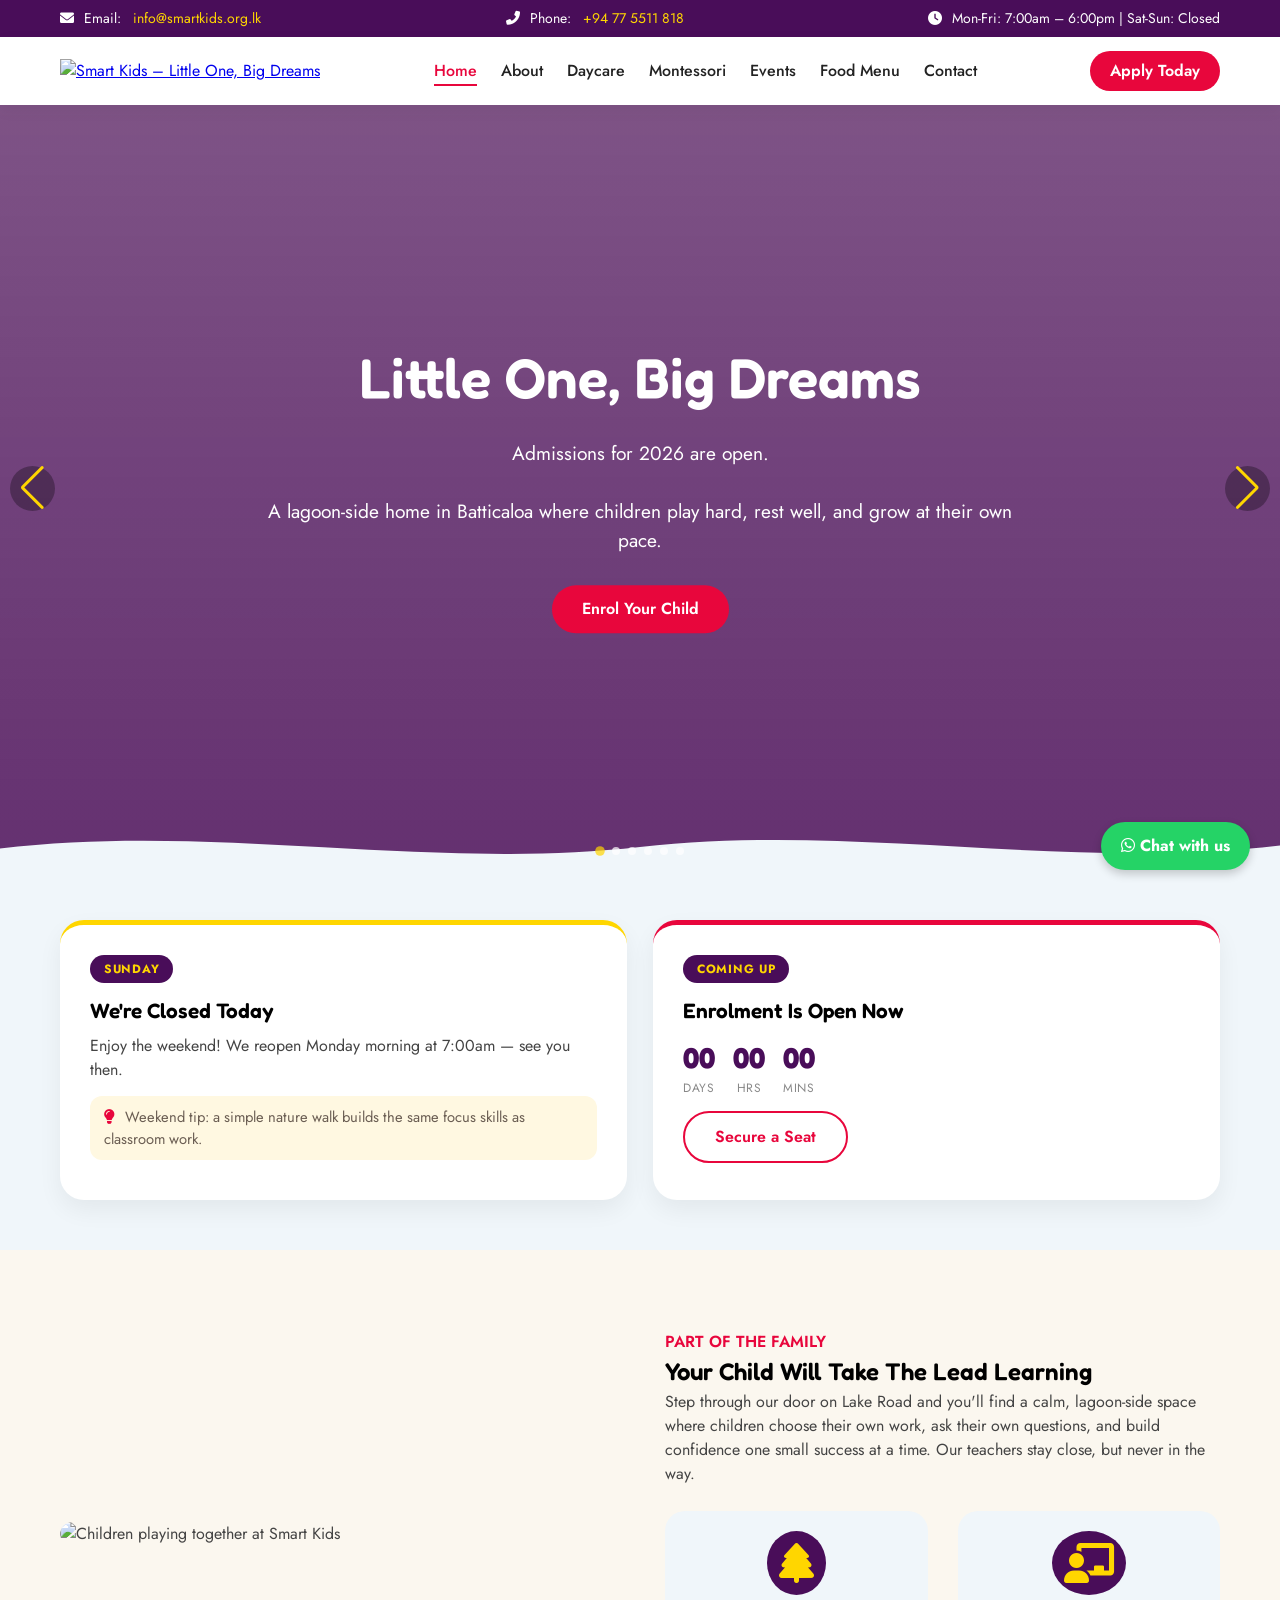
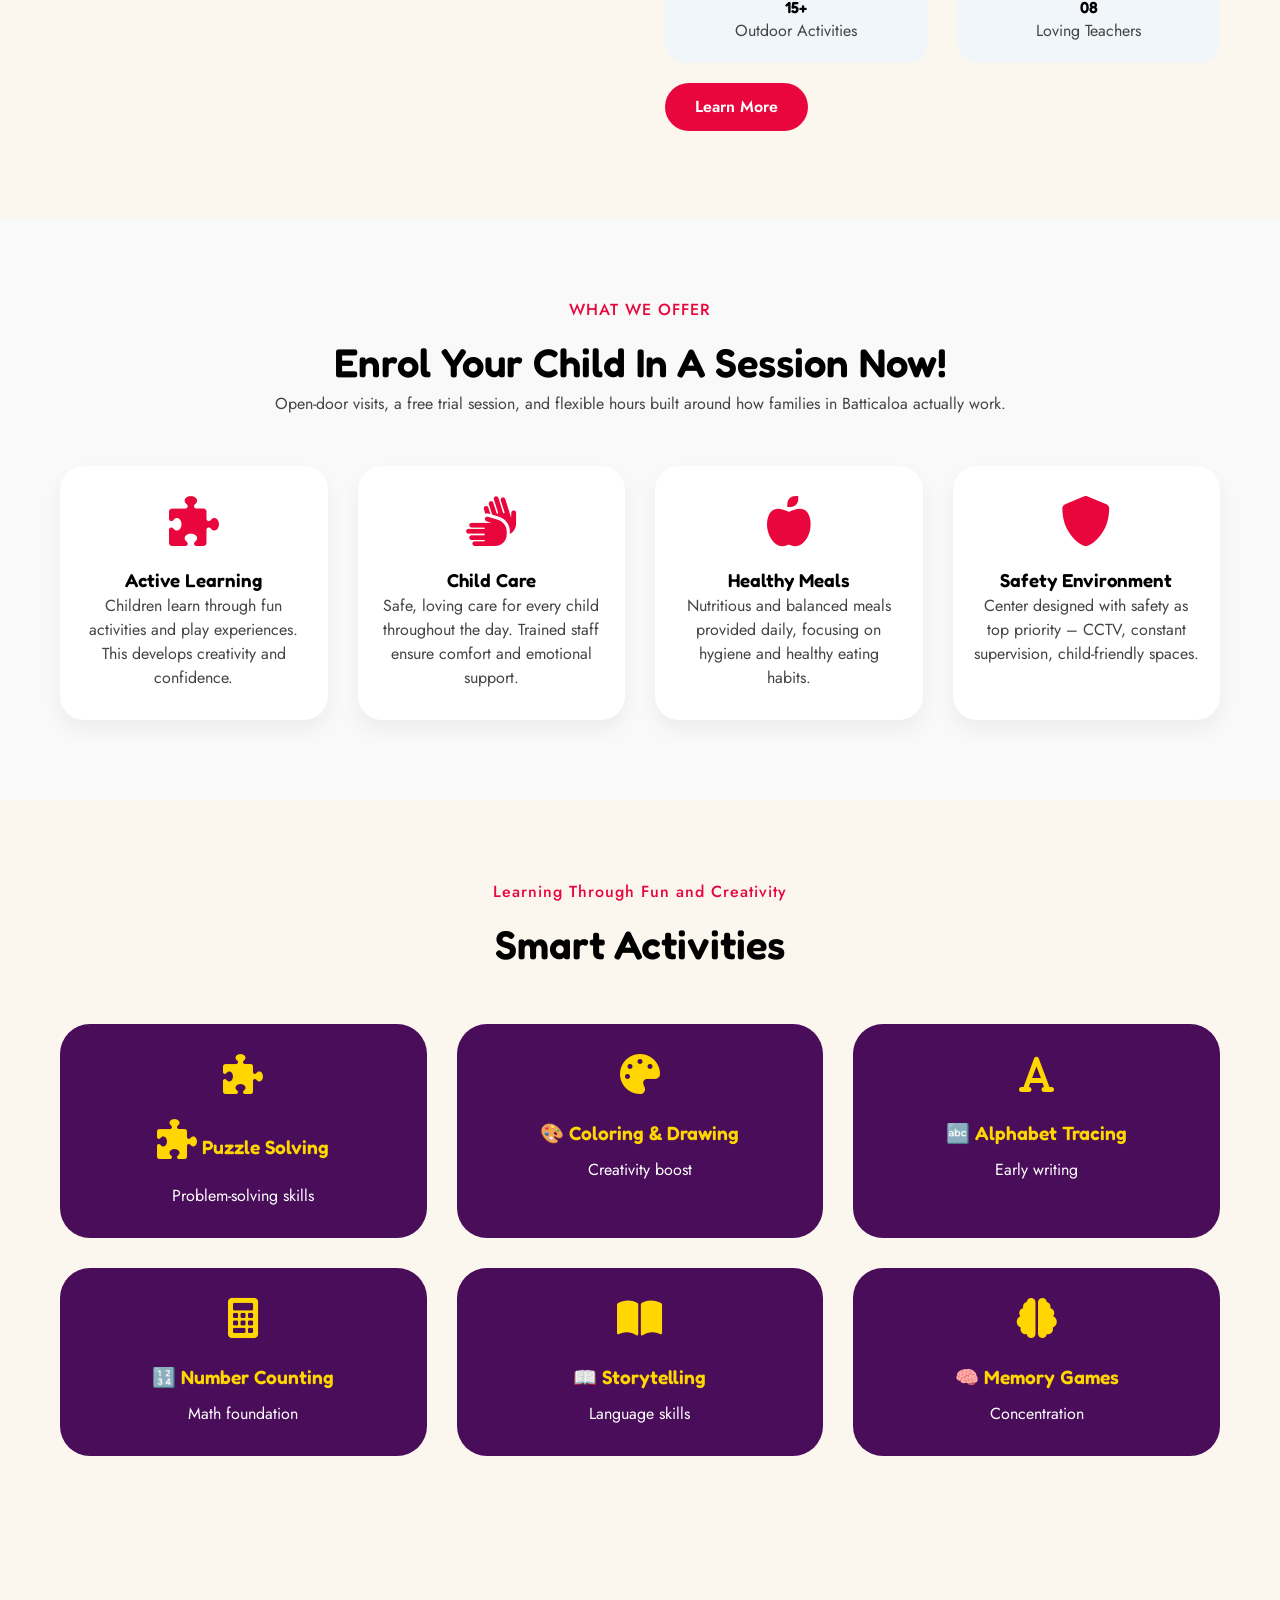
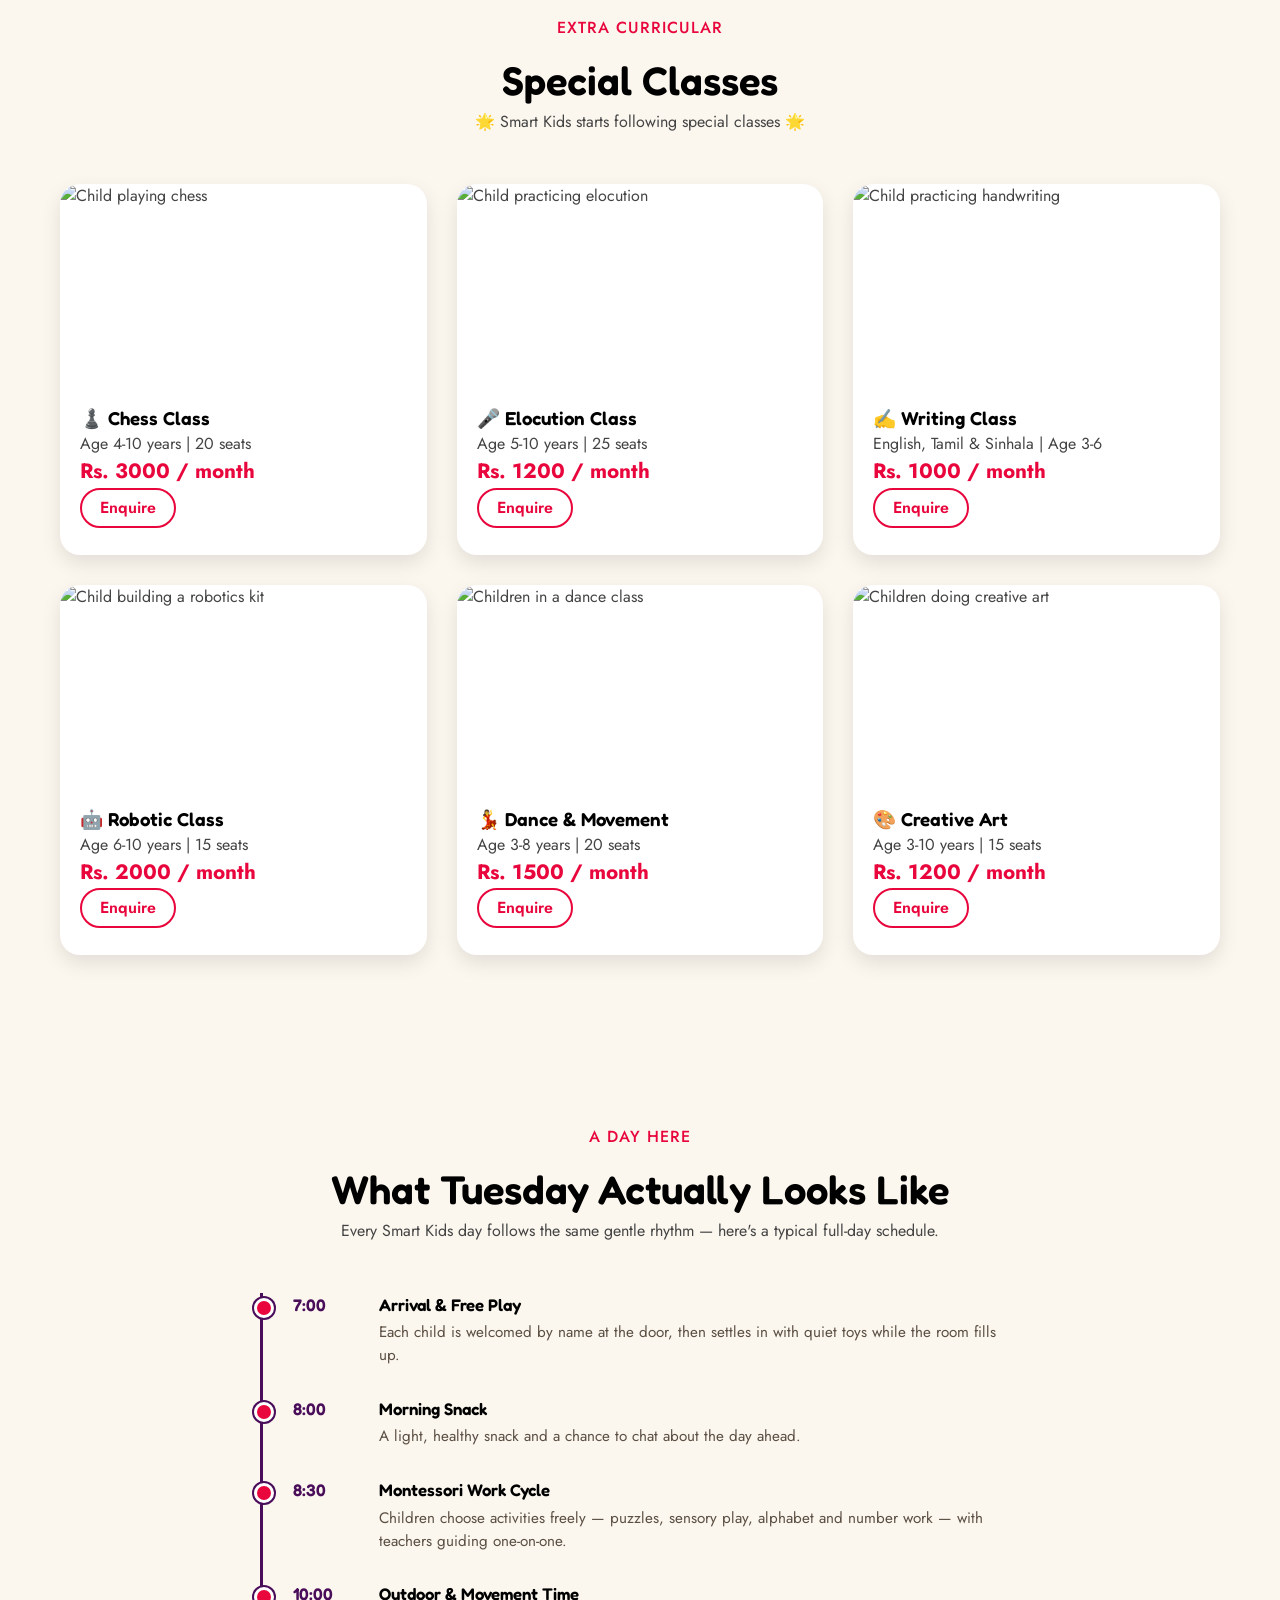
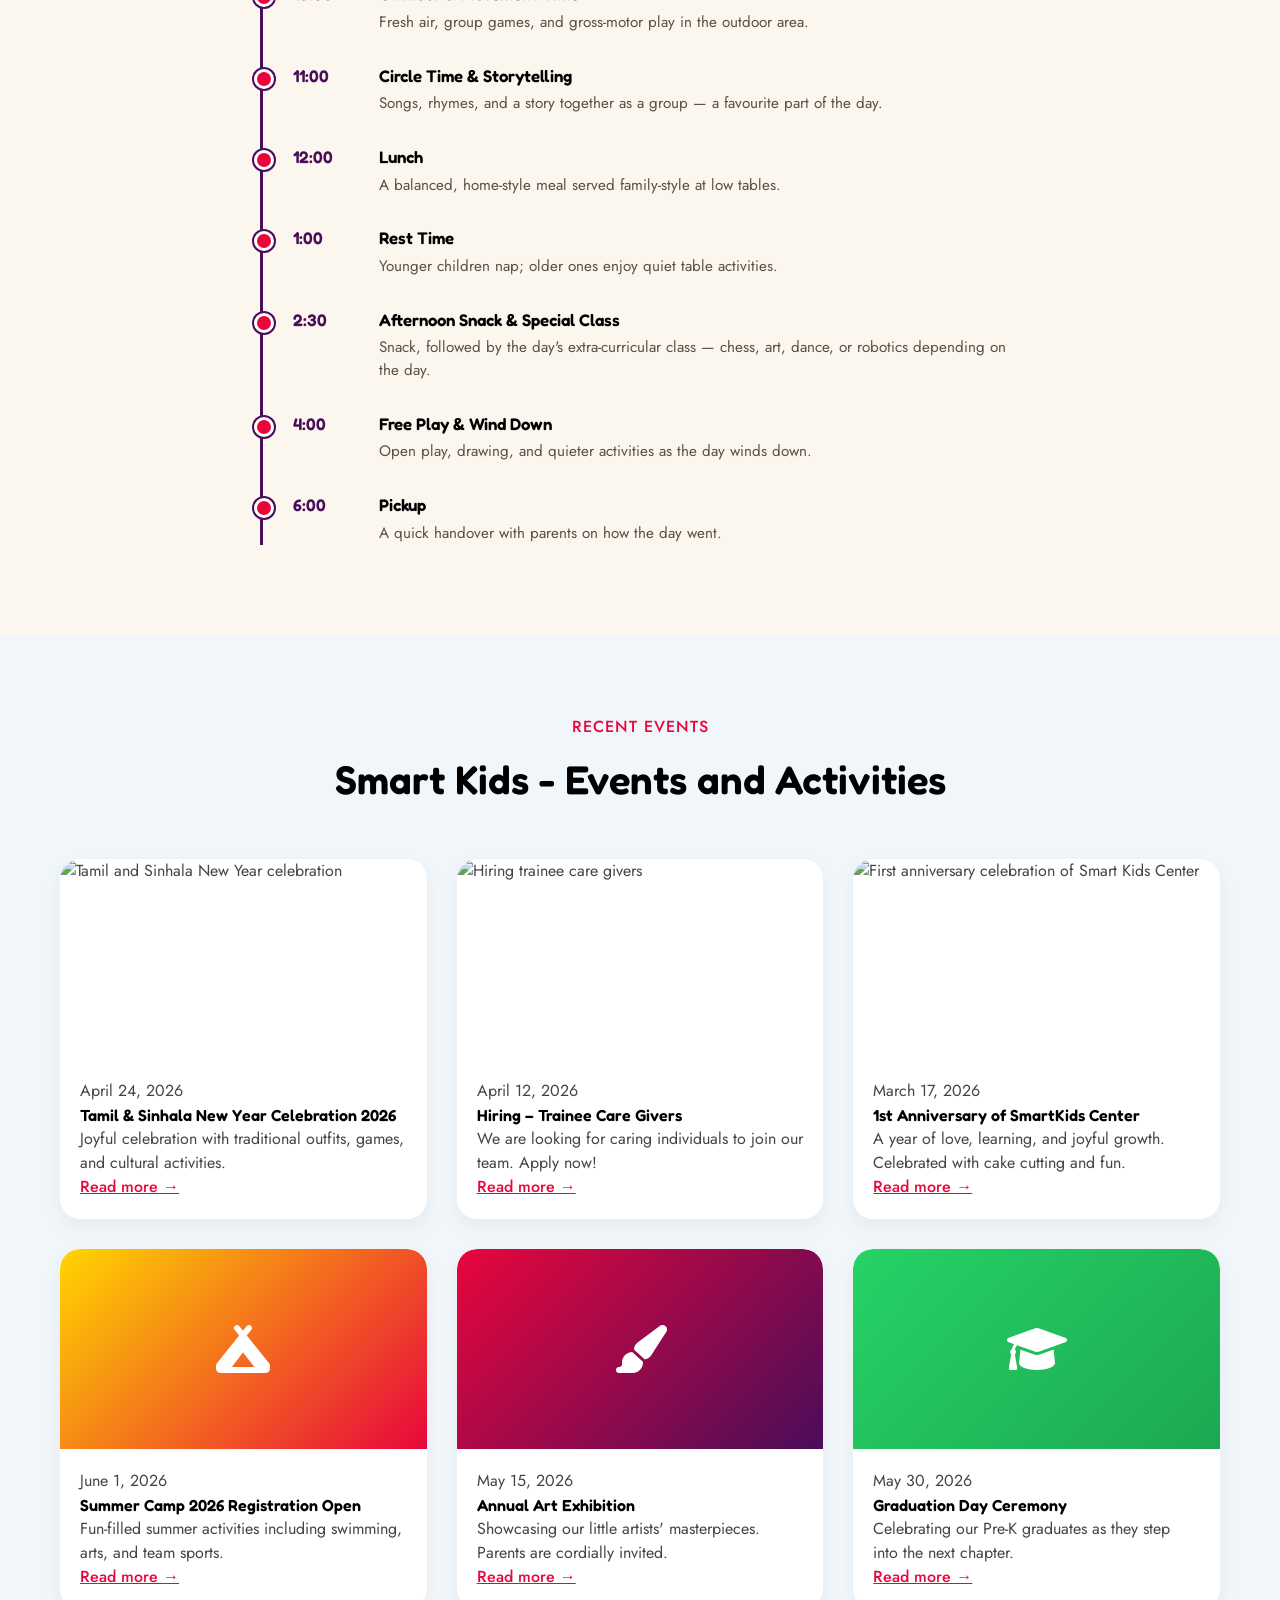
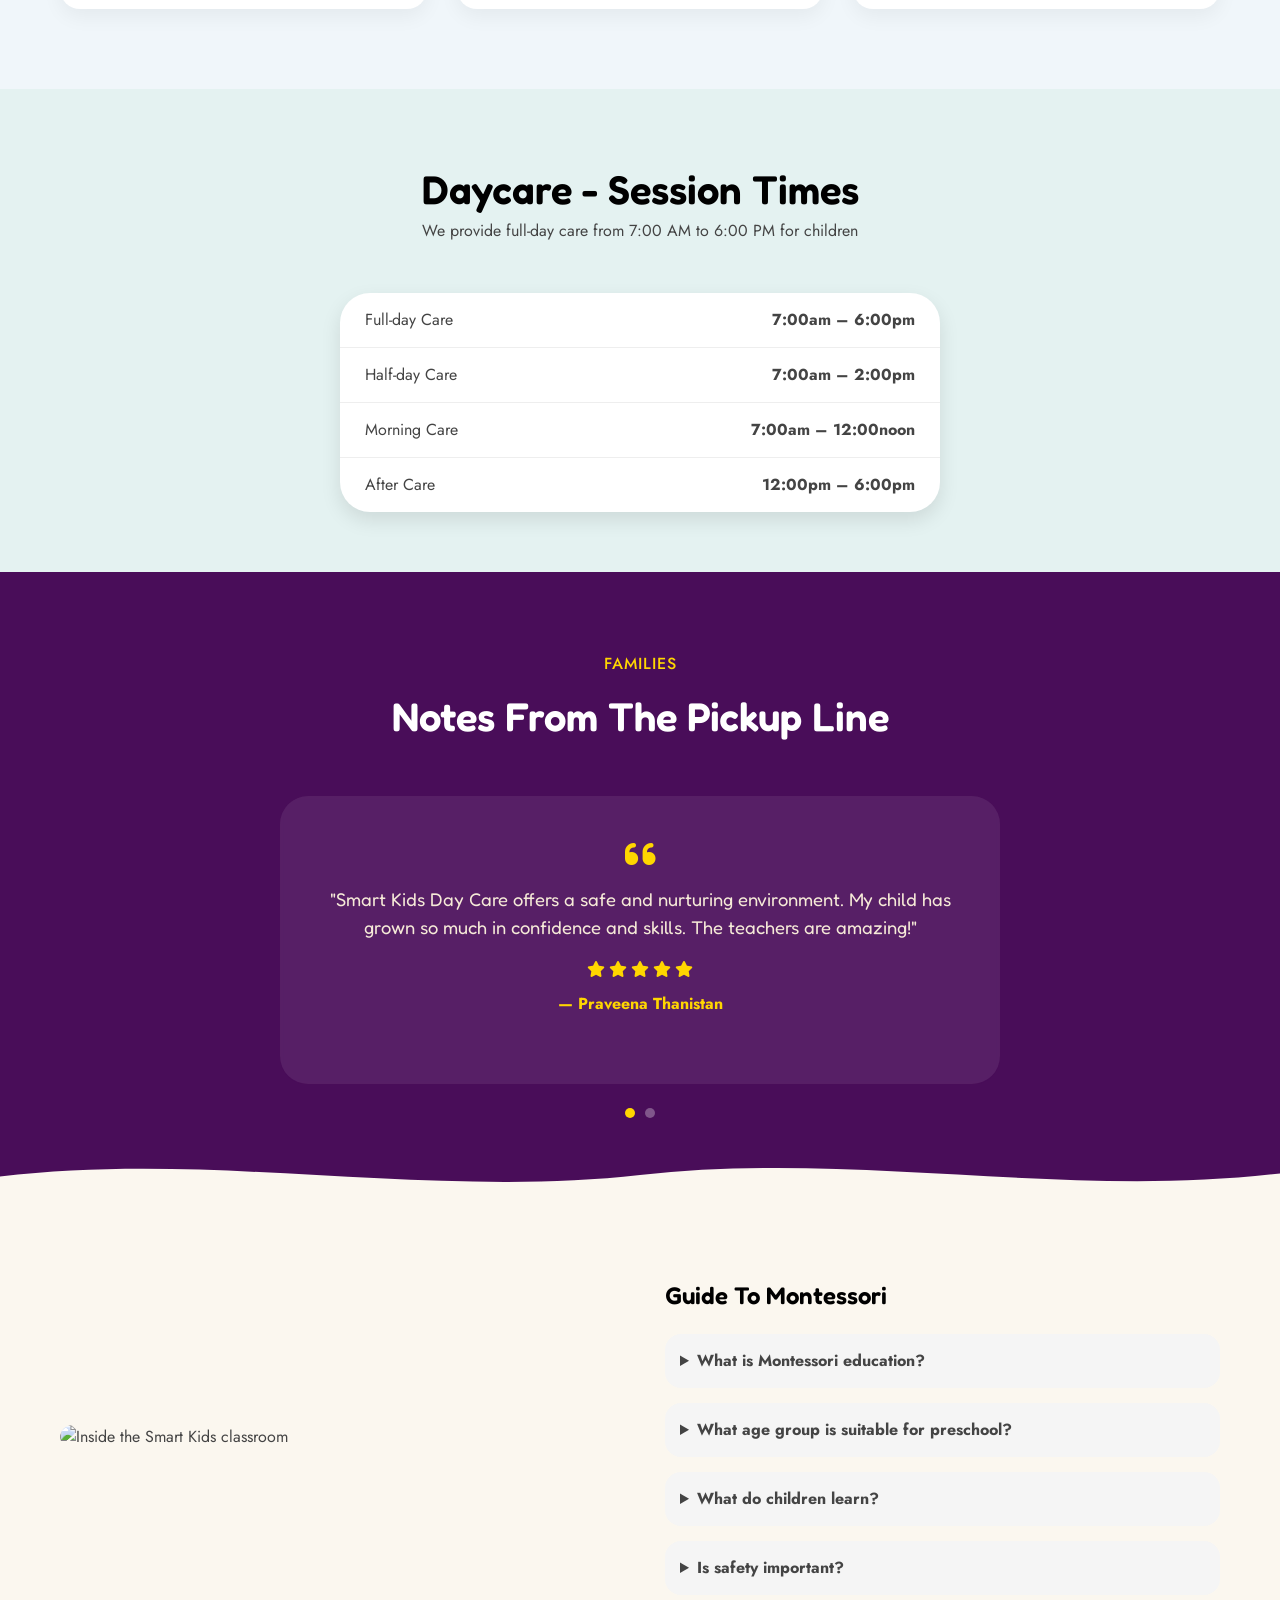
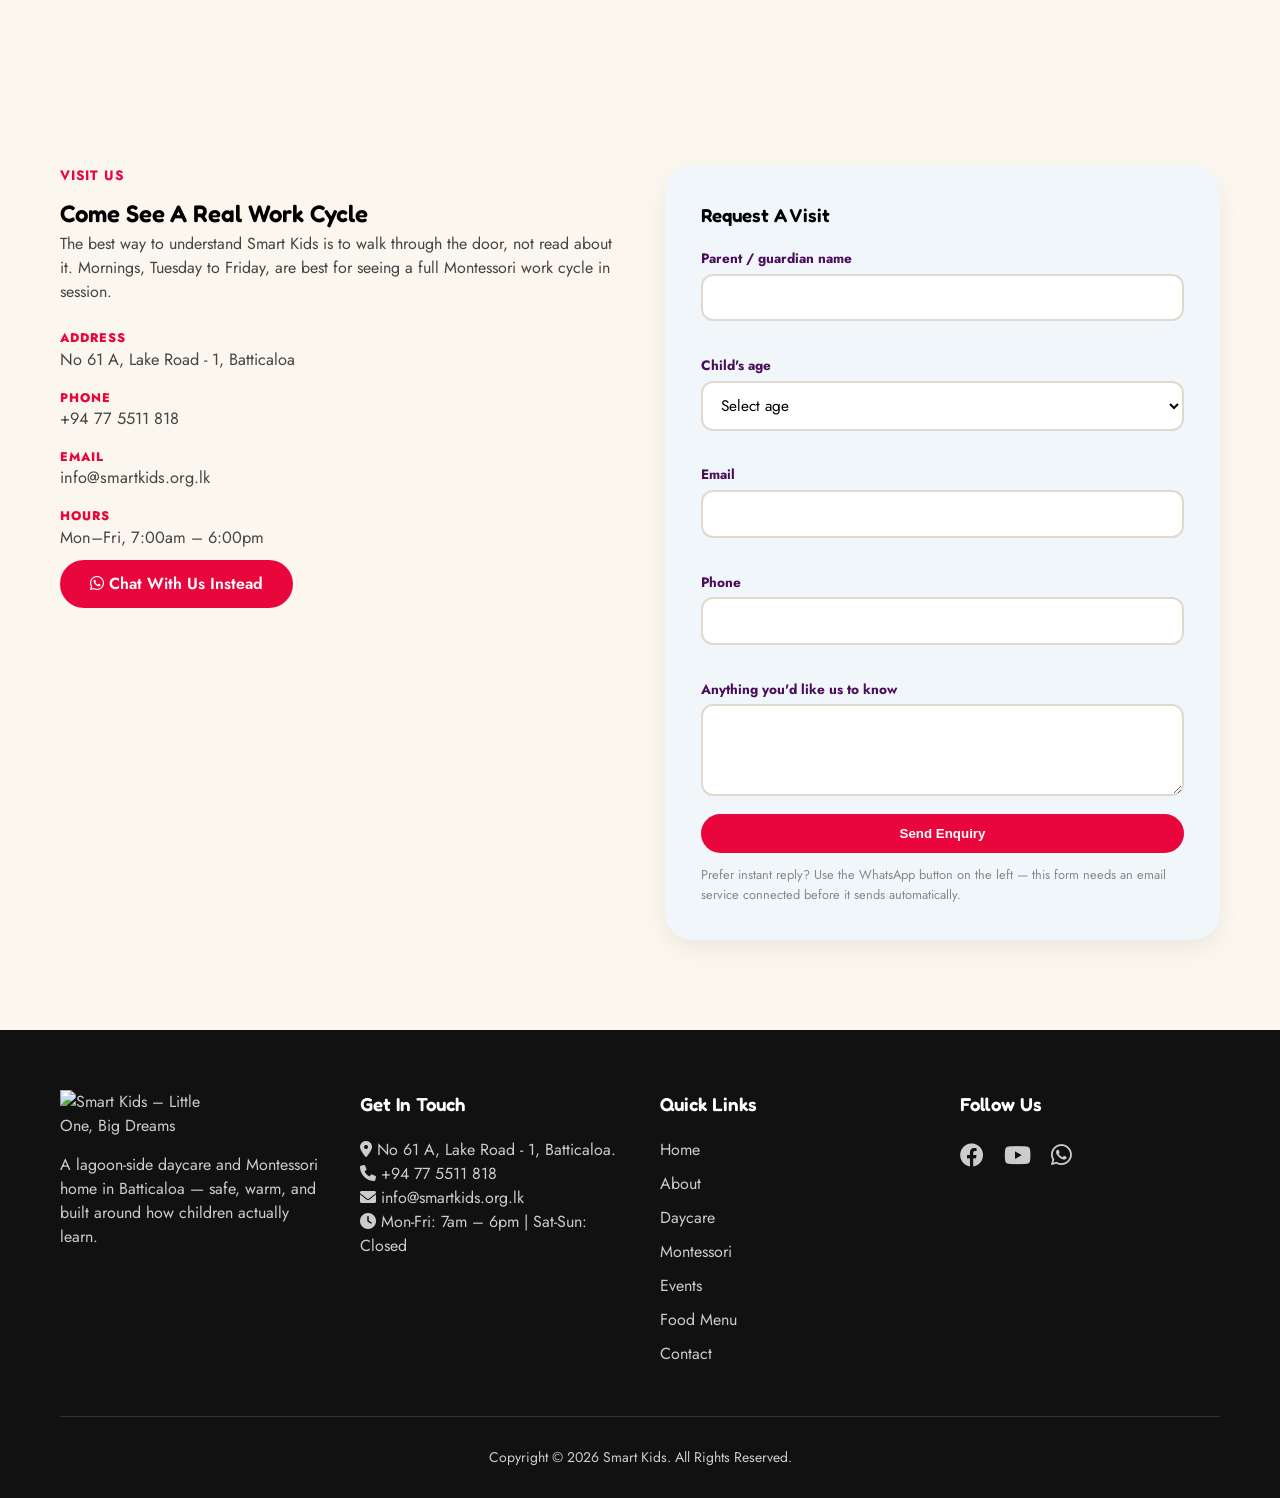
==== index.html @ 2ba50fde "Add files via upload" ====
<!DOCTYPE html>
<html lang="en-US">
<head>
<meta charset="UTF-8">
<meta name="viewport" content="width=device-width, initial-scale=1.0, shrink-to-fit=no">
<title>Smart Kids – Daycare & Montessori | Batticaloa</title>
<meta name="description" content="Smart Kids Daycare & Montessori Center in Batticaloa – nurturing children with love, safety, and quality early education. Enrol today for a bright future.">
<meta name="theme-color" content="#490D59">

<meta property="og:title" content="Smart Kids – Daycare & Montessori | Batticaloa">
<meta property="og:description" content="Nurturing children with love, safety, and quality early education in Batticaloa. Admissions open now.">
<meta property="og:type" content="website">
<meta property="og:url" content="https://smartkids25.vercel.app/">
<meta property="og:image" content="https://smartkids25.vercel.app/SK-Banner.svg">
<meta name="twitter:card" content="summary_large_image">

<link rel="icon" href="https://smartkids25.vercel.app/SK-Logo.svg" type="image/png">

<link href="https://fonts.googleapis.com/css2?family=Fredoka:wght@400;500;600;700&family=Jost:wght@400;500;600;700&display=swap" rel="stylesheet">
<link rel="stylesheet" href="https://cdnjs.cloudflare.com/ajax/libs/font-awesome/6.0.0-beta3/css/all.min.css">
<link rel="stylesheet" href="https://cdn.jsdelivr.net/npm/swiper@11/swiper-bundle.min.css" />
<link rel="stylesheet" href="style.css">
</head>
<body>
<div id="scrollProgress" aria-hidden="true"></div>

<a href="#main-content" class="skip-link">Skip to main content</a>

<!-- ═══════════════════════════════════════════
LOADER – LOGO
═══════════════════════════════════════════ -->
<div id="loader-wrapper" role="status" aria-live="polite">
  <img src="https://smartkids25.vercel.app/SK-Logo.svg" alt="" class="loader-logo" aria-hidden="true">
  <div class="loader-bar"><span></span></div>
  <p class="loader-caption">Little One, Big Dreams</p>
</div>

<!-- ═══════════════════════════════════════════
TOP BAR
═══════════════════════════════════════════ -->
<div class="top-bar">
  <div class="container">
    <div><i class="fas fa-envelope icon-lift" aria-hidden="true"></i> Email: <a href="mailto:info@smartkids.org.lk">info@smartkids.org.lk</a></div>
    <div><i class="fas fa-phone-alt icon-lift" aria-hidden="true"></i> Phone: <a href="https://wa.me/94775511818" target="_blank" rel="noopener">+94 77 5511 818</a></div>
    <div><i class="fas fa-clock icon-lift" aria-hidden="true"></i> Mon-Fri: 7:00am – 6:00pm | Sat-Sun: Closed</div>
  </div>
</div>

<!-- ═══════════════════════════════════════════
HEADER
═══════════════════════════════════════════ -->
<header class="main-header">
  <div class="container">
    <a class="logo" href="/">
      <img src="https://smartkids25.vercel.app/SK-Banner.svg" alt="Smart Kids – Little One, Big Dreams">
    </a>
    <ul class="nav-links" id="navLinks">
      <li><a href="index.html" class="active">Home</a></li>
      <li><a href="About.html">About</a></li>
      <li><a href="Daycare.html">Daycare</a></li>
      <li><a href="Montessori.html">Montessori</a></li>
      <li><a href="Events.html">Events</a></li>
      <li><a href="Foodmenu.html">Food Menu</a></li>
      <li><a href="Contact.html">Contact</a></li>
    </ul>
    <button class="mobile-menu" id="mobileMenuBtn" aria-label="Open menu" aria-expanded="false" aria-controls="navLinks">
      <i class="fas fa-bars" aria-hidden="true"></i>
    </button>
    <a href="https://docs.google.com/forms/d/e/1FAIpQLSebGk4MIHP9v4Wda9Ap1GONbSbELKMC0Apw4gGXzGjABeMPSA/viewform" class="btn" style="padding: 8px 20px;" target="_blank" rel="noopener">Apply Today</a>
  </div>
</header>

<main id="main-content">

<!-- ═══════════════════════════════════════════
HERO SWIPER SLIDER
═══════════════════════════════════════════ -->
<div class="hero-swiper swiper" role="region" aria-label="Featured highlights">
  <div class="swiper-wrapper">
    <div class="swiper-slide">
      <div class="slide-bg" style="background-image: url('https://smartkids25.vercel.app/slider1.jpg');"></div>
      <div class="hero-content">
        <h1>Little One, Big Dreams</h1>
        <p>Admissions for 2026 are open.</p><p>A lagoon-side home in Batticaloa where children play hard, rest well, and grow at their own pace.</p>
        <a href="https://docs.google.com/forms/d/e/1FAIpQLSebGk4MIHP9v4Wda9Ap1GONbSbELKMC0Apw4gGXzGjABeMPSA/viewform" class="btn" target="_blank" rel="noopener">Enrol Your Child</a>
      </div>
    </div>
    <div class="swiper-slide">
      <div class="slide-bg" style="background-image: url('https://smartkids25.vercel.app/slider2.jpg');"></div>
      <div class="hero-content">
        <h1>Montessori Learning for Lifelong Success</h1>
        <p>Our child-led Montessori classrooms build independence, focus, and a genuine love of learning — one chosen activity at a time.</p>
        <a href="/About.html" class="btn" target="_blank" rel="noopener">Learn More</a>
      </div>
    </div>
    <div class="swiper-slide">
      <div class="slide-bg" style="background-image: url('https://smartkids25.vercel.app/slider3.jpg');"></div>
      <div class="hero-content">
        <h1>Quality Early Childhood Education</h1>
        <p>Hands-on, age-appropriate activities build the foundations for reading, numbers, and confident social skills.</p>
        <a href="https://docs.google.com/forms/d/e/1FAIpQLSebGk4MIHP9v4Wda9Ap1GONbSbELKMC0Apw4gGXzGjABeMPSA/viewform" class="btn" target="_blank" rel="noopener">Apply Today</a>
      </div>
    </div>
    <div class="swiper-slide">
      <div class="slide-bg" style="background-image: url('https://smartkids25.vercel.app/slider4.jpg');"></div>
      <div class="hero-content">
        <h1>Where Every Child Feels Loved and Valued</h1>
        <p>Dedicated teachers and a small-group setting mean your child is known by name, not just by number.</p>
        <a href="https://chat.whatsapp.com/Ga7AR3c2MaV482THrTHmQF" class="btn" target="_blank" rel="noopener">Join Our Family</a>
      </div>
    </div>
    <div class="swiper-slide">
      <div class="slide-bg" style="background-image: url('https://smartkids25.vercel.app/slider5.jpg');"></div>
      <div class="hero-content">
        <h1>Learning Through Play and Discovery</h1>
        <p>Art, music, storytelling, and hands-on exploration turn curiosity into the day's biggest lesson.</p>
        <a href="#activities" class="btn">Explore Activities</a>
      </div>
    </div>
    <div class="swiper-slide">
      <div class="slide-bg" style="background-image: url('https://smartkids25.vercel.app/slider6.jpg');"></div>
      <div class="hero-content">
        <h1>Growing Strong, Happy, and Confident</h1>
        <p>Outdoor play, teamwork, and fresh air every day — because healthy bodies and happy minds grow together.</p>
        <a href="https://wa.me/94775511818" class="btn">Contact Us</a>
      </div>
    </div>
  </div>
  <div class="swiper-button-next" role="button" aria-label="Next slide"></div>
  <div class="swiper-button-prev" role="button" aria-label="Previous slide"></div>
  <div class="swiper-pagination"></div>
  <div class="wave-seam" aria-hidden="true" style="color:#F0F6FA;">
    <svg viewBox="0 0 1200 60" preserveAspectRatio="none"><path d="M0,32 C200,0 400,60 600,30 C800,0 1000,60 1200,28 L1200,60 L0,60 Z"></path></svg>
  </div>
</div>

<!-- ═══════════════════════════════════════════
TODAY AT SMART KIDS — daily-rotating spotlight + countdown
(this is the section that gives parents a reason to check back daily)
═══════════════════════════════════════════ -->
<section class="spotlight">
  <div class="container spotlight-grid">
    <div class="spotlight-card reveal-left">
      <span class="spotlight-tag" id="spotlightDay">Today</span>
      <h3 id="spotlightTitle">Loading today's theme…</h3>
      <p id="spotlightText"></p>
      <p class="spotlight-tip"><i class="fas fa-lightbulb" aria-hidden="true"></i> <span id="spotlightTip"></span></p>
    </div>
    <div class="spotlight-card spotlight-countdown reveal-right">
      <span class="spotlight-tag">Coming Up</span>
      <h3 id="countdownTitle">Term 3 Enrolment Closes</h3>
      <div class="countdown" id="countdown" aria-live="polite">
        <div><strong id="cdDays">00</strong><span>days</span></div>
        <div><strong id="cdHours">00</strong><span>hrs</span></div>
        <div><strong id="cdMins">00</strong><span>mins</span></div>
      </div>
      <a href="https://docs.google.com/forms/d/e/1FAIpQLSebGk4MIHP9v4Wda9Ap1GONbSbELKMC0Apw4gGXzGjABeMPSA/viewform" class="btn btn-outline" target="_blank" rel="noopener" style="margin-top:14px;">Secure a Seat</a>
    </div>
  </div>
</section>

<!-- ═══════════════════════════════════════════
ABOUT
═══════════════════════════════════════════ -->
<section id="about" class="about">
  <div class="container about-grid">
    <div class="about-img img-hover reveal-left">
      <img src="https://smartkids.org.lk/wp-content/uploads/2026/04/DSC04746-scaled.jpg" alt="Children playing together at Smart Kids">
      <div class="img-overlay"><i class="fas fa-play-circle" aria-hidden="true"></i></div>
    </div>
    <div class="about-content reveal-right">
      <span style="color:#E8063C; font-weight:600;">PART OF THE FAMILY</span>
      <h2>Your Child Will Take The Lead Learning</h2>
      <p>Step through our door on Lake Road and you'll find a calm, lagoon-side space where children choose their own work, ask their own questions, and build confidence one small success at a time. Our teachers stay close, but never in the way.</p>
      <div class="features">
        <div class="feature-item">
          <i class="fas fa-tree icon-rotate" aria-hidden="true"></i>
          <h4>15+</h4><p>Outdoor Activities</p>
        </div>
        <div class="feature-item">
          <i class="fas fa-chalkboard-user icon-rotate" aria-hidden="true"></i>
          <h4>08</h4><p>Loving Teachers</p>
        </div>
      </div>
      <a href="#contact" class="btn" style="margin-top:20px;">Learn More</a>
    </div>
  </div>
</section>

<!-- ═══════════════════════════════════════════
SERVICES (Daycare)
═══════════════════════════════════════════ -->
<section id="daycare" class="services">
  <div class="container">
    <div class="section-title reveal">
      <span>WHAT WE OFFER</span>
      <h2>Enrol Your Child In A Session Now!</h2>
      <p>Open-door visits, a free trial session, and flexible hours built around how families in Batticaloa actually work.</p>
    </div>
    <div class="services-grid stagger-children">
      <div class="service-card">
        <i class="fas fa-puzzle-piece icon-rotate" aria-hidden="true"></i>
        <h3>Active Learning</h3>
        <p>Children learn through fun activities and play experiences. This develops creativity and confidence.</p>
      </div>
      <div class="service-card">
        <i class="fas fa-hands icon-rotate" aria-hidden="true"></i>
        <h3>Child Care</h3>
        <p>Safe, loving care for every child throughout the day. Trained staff ensure comfort and emotional support.</p>
      </div>
      <div class="service-card">
        <i class="fas fa-apple-alt icon-rotate" aria-hidden="true"></i>
        <h3>Healthy Meals</h3>
        <p>Nutritious and balanced meals provided daily, focusing on hygiene and healthy eating habits.</p>
      </div>
      <div class="service-card">
        <i class="fas fa-shield-alt icon-rotate" aria-hidden="true"></i>
        <h3>Safety Environment</h3>
        <p>Center designed with safety as top priority – CCTV, constant supervision, child-friendly spaces.</p>
      </div>
    </div>
  </div>
</section>

<!-- ═══════════════════════════════════════════
SMART ACTIVITIES
═══════════════════════════════════════════ -->
<section id="activities"  class="activities">
  <div class="container">
    <div class="section-title reveal">
      <span>Learning Through Fun and Creativity</span>
      <h2>Smart Activities</h2>
    </div>
    <div class="activities-grid stagger-children">
      <div class="activity-card"><i class="fas fa-puzzle-piece icon-rotate" aria-hidden="true"></i><h4><i class="fas fa-puzzle-piece icon-rotate" aria-hidden="true"></i> Puzzle Solving</h4><p>Problem-solving skills</p></div>
      <div class="activity-card"><i class="fas fa-palette icon-rotate" aria-hidden="true"></i><h4>🎨 Coloring & Drawing</h4><p>Creativity boost</p></div>
      <div class="activity-card"><i class="fas fa-font icon-rotate" aria-hidden="true"></i><h4>🔤 Alphabet Tracing</h4><p>Early writing</p></div>
      <div class="activity-card"><i class="fas fa-calculator icon-rotate" aria-hidden="true"></i><h4>🔢 Number Counting</h4><p>Math foundation</p></div>
      <div class="activity-card"><i class="fas fa-book-open icon-rotate" aria-hidden="true"></i><h4>📖 Storytelling</h4><p>Language skills</p></div>
      <div class="activity-card"><i class="fas fa-brain icon-rotate" aria-hidden="true"></i><h4>🧠 Memory Games</h4><p>Concentration</p></div>
    </div>
  </div>
</section>

<!-- ═══════════════════════════════════════════
SPECIAL CLASSES (Montessori)
═══════════════════════════════════════════ -->
<section id="montessori" class="classes">
  <div class="container">
    <div class="section-title reveal">
      <span>EXTRA CURRICULAR</span>
      <h2>Special Classes</h2>
      <p>🌟 Smart Kids starts following special classes 🌟</p>
    </div>
    <div class="class-grid stagger-children">
      <div class="class-item">
        <div class="img-hover"><img src="https://smartkids.org.lk/wp-content/uploads/2023/09/2-360x306.jpg" alt="Child playing chess" loading="lazy"><div class="img-overlay"><i class="fas fa-chess-king" aria-hidden="true"></i></div></div>
        <div class="class-info"><h3>♟️ Chess Class</h3><p>Age 4-10 years | 20 seats</p><p class="price">Rs. 3000 / month</p>
        <a href="https://wa.me/94775511818?text=Hi%2C%20I%27d%20like%20to%20enquire%20about%20the%20Chess%20Class" class="btn-outline btn" style="padding:6px 18px;" target="_blank" rel="noopener">Enquire</a></div>
      </div>
      <div class="class-item">
        <div class="img-hover"><img src="https://smartkids.org.lk/wp-content/uploads/2023/09/3-360x306.jpg" alt="Child practicing elocution" loading="lazy"><div class="img-overlay"><i class="fas fa-microphone" aria-hidden="true"></i></div></div>
        <div class="class-info"><h3>🎤 Elocution Class</h3><p>Age 5-10 years | 25 seats</p><p class="price">Rs. 1200 / month</p>
        <a href="https://wa.me/94775511818?text=Hi%2C%20I%27d%20like%20to%20enquire%20about%20the%20Elocution%20Class" class="btn-outline btn" style="padding:6px 18px;" target="_blank" rel="noopener">Enquire</a></div>
      </div>
      <div class="class-item">
        <div class="img-hover"><img src="https://smartkids.org.lk/wp-content/uploads/2023/09/4-360x306.jpg" alt="Child practicing handwriting" loading="lazy"><div class="img-overlay"><i class="fas fa-pen-fancy" aria-hidden="true"></i></div></div>
        <div class="class-info"><h3>✍️ Writing Class</h3><p>English, Tamil & Sinhala | Age 3-6</p><p class="price">Rs. 1000 / month</p>
        <a href="https://wa.me/94775511818?text=Hi%2C%20I%27d%20like%20to%20enquire%20about%20the%20Writing%20Class" class="btn-outline btn" style="padding:6px 18px;" target="_blank" rel="noopener">Enquire</a></div>
      </div>
      <div class="class-item">
        <div class="img-hover"><img src="https://smartkids.org.lk/wp-content/uploads/2023/09/5-360x306.jpg" alt="Child building a robotics kit" loading="lazy"><div class="img-overlay"><i class="fas fa-robot" aria-hidden="true"></i></div></div>
        <div class="class-info"><h3>🤖 Robotic Class</h3><p>Age 6-10 years | 15 seats</p><p class="price">Rs. 2000 / month</p>
        <a href="https://wa.me/94775511818?text=Hi%2C%20I%27d%20like%20to%20enquire%20about%20the%20Robotic%20Class" class="btn-outline btn" style="padding:6px 18px;" target="_blank" rel="noopener">Enquire</a></div>
      </div>
      <div class="class-item">
        <div class="img-hover"><img src="https://smartkids.org.lk/wp-content/uploads/2023/09/3-360x306.jpg" alt="Children in a dance class" loading="lazy"><div class="img-overlay"><i class="fas fa-music" aria-hidden="true"></i></div></div>
        <div class="class-info"><h3>💃 Dance & Movement</h3><p>Age 3-8 years | 20 seats</p><p class="price">Rs. 1500 / month</p>
        <a href="https://wa.me/94775511818?text=Hi%2C%20I%27d%20like%20to%20enquire%20about%20the%20Dance%20%26%20Movement%20Class" class="btn-outline btn" style="padding:6px 18px;" target="_blank" rel="noopener">Enquire</a></div>
      </div>
      <div class="class-item">
        <div class="img-hover"><img src="https://smartkids.org.lk/wp-content/uploads/2023/09/4-360x306.jpg" alt="Children doing creative art" loading="lazy"><div class="img-overlay"><i class="fas fa-paint-brush" aria-hidden="true"></i></div></div>
        <div class="class-info"><h3>🎨 Creative Art</h3><p>Age 3-10 years | 15 seats</p><p class="price">Rs. 1200 / month</p>
        <a href="https://wa.me/94775511818?text=Hi%2C%20I%27d%20like%20to%20enquire%20about%20the%20Creative%20Art%20Class" class="btn-outline btn" style="padding:6px 18px;" target="_blank" rel="noopener">Enquire</a></div>
      </div>
    </div>
  </div>
</section>

<!-- ═══════════════════════════════════════════
A DAY HERE — "What Tuesday actually looks like"
═══════════════════════════════════════════ -->
<section id="day" class="day">
  <div class="container">
    <div class="section-title reveal">
      <span>A DAY HERE</span>
      <h2>What Tuesday Actually Looks Like</h2>
      <p>Every Smart Kids day follows the same gentle rhythm — here's a typical full-day schedule.</p>
    </div>
    <ol class="timeline stagger-children">
      <li><time>7:00</time><div><h3>Arrival & Free Play</h3><p>Each child is welcomed by name at the door, then settles in with quiet toys while the room fills up.</p></div></li>
      <li><time>8:00</time><div><h3>Morning Snack</h3><p>A light, healthy snack and a chance to chat about the day ahead.</p></div></li>
      <li><time>8:30</time><div><h3>Montessori Work Cycle</h3><p>Children choose activities freely — puzzles, sensory play, alphabet and number work — with teachers guiding one-on-one.</p></div></li>
      <li><time>10:00</time><div><h3>Outdoor & Movement Time</h3><p>Fresh air, group games, and gross-motor play in the outdoor area.</p></div></li>
      <li><time>11:00</time><div><h3>Circle Time & Storytelling</h3><p>Songs, rhymes, and a story together as a group — a favourite part of the day.</p></div></li>
      <li><time>12:00</time><div><h3>Lunch</h3><p>A balanced, home-style meal served family-style at low tables.</p></div></li>
      <li><time>1:00</time><div><h3>Rest Time</h3><p>Younger children nap; older ones enjoy quiet table activities.</p></div></li>
      <li><time>2:30</time><div><h3>Afternoon Snack & Special Class</h3><p>Snack, followed by the day's extra-curricular class — chess, art, dance, or robotics depending on the day.</p></div></li>
      <li><time>4:00</time><div><h3>Free Play & Wind Down</h3><p>Open play, drawing, and quieter activities as the day winds down.</p></div></li>
      <li><time>6:00</time><div><h3>Pickup</h3><p>A quick handover with parents on how the day went.</p></div></li>
    </ol>
  </div>
</section>

<!-- ═══════════════════════════════════════════
RECENT EVENTS / BLOG
═══════════════════════════════════════════ -->
<section id="blog" class="blog">
  <div class="container">
    <div class="section-title reveal">
      <span>RECENT EVENTS</span>
      <h2>Smart Kids - Events and Activities</h2>
    </div>
    <div class="blog-grid stagger-children">
      <div class="blog-card">
        <div class="img-hover"><img src="https://smartkids.org.lk/wp-content/uploads/2026/04/WhatsApp-Image-2026-04-24-at-21.10.51-1-300x225.jpeg" alt="Tamil and Sinhala New Year celebration" loading="lazy"><div class="img-overlay"><i class="fas fa-calendar-check" aria-hidden="true"></i></div></div>
        <div class="content"><span>April 24, 2026</span><h4>Tamil & Sinhala New Year Celebration 2026</h4><p>Joyful celebration with traditional outfits, games, and cultural activities.</p>
        <a href="https://web.facebook.com/profile.php?id=61573965225366" target="_blank" rel="noopener" style="color:#E8063C; font-weight:500;">Read more →</a></div>
      </div>
      <div class="blog-card">
        <div class="img-hover"><img src="https://smartkids.org.lk/wp-content/uploads/2024/06/galler1-4.jpg" alt="Hiring trainee care givers" loading="lazy"><div class="img-overlay"><i class="fas fa-user-plus" aria-hidden="true"></i></div></div>
        <div class="content"><span>April 12, 2026</span><h4>Hiring – Trainee Care Givers</h4><p>We are looking for caring individuals to join our team. Apply now!</p>
        <a href="https://web.facebook.com/profile.php?id=61573965225366" target="_blank" rel="noopener" style="color:#E8063C; font-weight:500;">Read more →</a></div>
      </div>
      <div class="blog-card">
        <div class="img-hover"><img src="https://smartkids.org.lk/wp-content/uploads/2026/04/652585970_122188586138798840_8114648965250885701_n-1-1-300x225.jpg" alt="First anniversary celebration of Smart Kids Center" loading="lazy"><div class="img-overlay"><i class="fas fa-birthday-cake" aria-hidden="true"></i></div></div>
        <div class="content"><span>March 17, 2026</span><h4>1st Anniversary of SmartKids Center</h4><p>A year of love, learning, and joyful growth. Celebrated with cake cutting and fun.</p>
        <a href="https://web.facebook.com/profile.php?id=61573965225366" target="_blank" rel="noopener" style="color:#E8063C; font-weight:500;">Read more →</a></div>
      </div>
      <div class="blog-card">
        <div class="placeholder-tile tile-1"><i class="fas fa-campground" aria-hidden="true"></i></div>
        <div class="content"><span>June 1, 2026</span><h4>Summer Camp 2026 Registration Open</h4><p>Fun-filled summer activities including swimming, arts, and team sports.</p>
        <a href="https://web.facebook.com/profile.php?id=61573965225366" target="_blank" rel="noopener" style="color:#E8063C; font-weight:500;">Read more →</a></div>
      </div>
      <div class="blog-card">
        <div class="placeholder-tile tile-3"><i class="fas fa-paint-brush" aria-hidden="true"></i></div>
        <div class="content"><span>May 15, 2026</span><h4>Annual Art Exhibition</h4><p>Showcasing our little artists' masterpieces. Parents are cordially invited.</p>
        <a href="https://web.facebook.com/profile.php?id=61573965225366" target="_blank" rel="noopener" style="color:#E8063C; font-weight:500;">Read more →</a></div>
      </div>
      <div class="blog-card">
        <div class="placeholder-tile tile-2"><i class="fas fa-graduation-cap" aria-hidden="true"></i></div>
        <div class="content"><span>May 30, 2026</span><h4>Graduation Day Ceremony</h4><p>Celebrating our Pre-K graduates as they step into the next chapter.</p>
        <a href="https://web.facebook.com/profile.php?id=61573965225366" target="_blank" rel="noopener" style="color:#E8063C; font-weight:500;">Read more →</a></div>
      </div>
    </div>
  </div>
</section>

<!-- ═══════════════════════════════════════════
SESSION TIMES
═══════════════════════════════════════════ -->
<section style="background:var(--lagoon-light); padding:60px 0;">
  <div class="container">
    <div class="section-title reveal"><h2>Daycare - Session Times</h2><p>We provide full-day care from 7:00 AM to 6:00 PM for children</p></div>
    <div class="session-card reveal">
      <div class="session-row"><span>Full-day Care</span><strong>7:00am – 6:00pm</strong></div>
      <div class="session-row"><span>Half-day Care</span><strong>7:00am – 2:00pm</strong></div>
      <div class="session-row"><span>Morning Care</span><strong>7:00am – 12:00noon</strong></div>
      <div class="session-row"><span>After Care</span><strong>12:00pm – 6:00pm</strong></div>
    </div>
  </div>
</section>

<!-- ═══════════════════════════════════════════
FAMILIES — "Notes from the pickup line"
═══════════════════════════════════════════ -->
<section id="testimonials" class="testimonials">
  <div class="container">
    <div class="section-title">
      <span style="color:#FFD600;">FAMILIES</span>
      <h2 style="color:#fff;">Notes From The Pickup Line</h2>
    </div>

    <div class="t-slider" id="tSlider">
      <div class="t-track" id="tTrack">
        <blockquote class="t-card">
          <i class="fas fa-quote-left" aria-hidden="true"></i>
          <p>"Smart Kids Day Care offers a safe and nurturing environment. My child has grown so much in confidence and skills. The teachers are amazing!"</p>
          <div class="t-stars" aria-label="5 out of 5 stars">
            <i class="fas fa-star" aria-hidden="true"></i><i class="fas fa-star" aria-hidden="true"></i><i class="fas fa-star" aria-hidden="true"></i><i class="fas fa-star" aria-hidden="true"></i><i class="fas fa-star" aria-hidden="true"></i>
          </div>
          <cite>— Praveena Thanistan</cite>
        </blockquote>
        <blockquote class="t-card">
          <i class="fas fa-quote-left" aria-hidden="true"></i>
          <p>"என் மகன் மகள் டேகேர் வாழ்க்கையைத் தொடங்கி, இன்று அவன்/அவள் காட்டும் வளர்ச்சியும் மகிழ்ச்சியும் எங்களை மிகவும் பெருமைப்படுத்துகிறது. Smart Kids is a second home!"</p>
          <div class="t-stars" aria-label="5 out of 5 stars">
            <i class="fas fa-star" aria-hidden="true"></i><i class="fas fa-star" aria-hidden="true"></i><i class="fas fa-star" aria-hidden="true"></i><i class="fas fa-star" aria-hidden="true"></i><i class="fas fa-star" aria-hidden="true"></i>
          </div>
          <cite>— Thanu Disha</cite>
        </blockquote>
      </div>
    </div>
    <div class="t-dots" id="tDots"></div>
    <div class="wave-seam" aria-hidden="true" style="color:#FBF7EF;">
      <svg viewBox="0 0 1200 60" preserveAspectRatio="none"><path d="M0,32 C200,0 400,60 600,30 C800,0 1000,60 1200,28 L1200,60 L0,60 Z"></path></svg>
    </div>
  </div>
</section>

<!-- ═══════════════════════════════════════════
FAQ / MONTESSORI GUIDE
═══════════════════════════════════════════ -->
<section style="padding:80px 0;">
  <div class="container about-grid">
    <div class="img-hover reveal-left">
      <img src="https://smartkids.org.lk/wp-content/uploads/2026/04/IMG_3994-1024x683.jpg" alt="Inside the Smart Kids classroom" style="width:100%; border-radius:28px;" loading="lazy">
      <div class="img-overlay"><i class="fas fa-graduation-cap" aria-hidden="true"></i></div>
    </div>
    <div class="reveal-right">
      <h2>Guide To Montessori</h2>
      <div style="margin-top:20px;">
        <details><summary>What is Montessori education?</summary><p>A child-led approach where your child picks the activity, sets their own pace, and a teacher steps in only to guide — not to direct.</p></details>
        <details><summary>What age group is suitable for preschool?</summary><p>2.5 to 5 years is the sweet spot, when early language, motor skills, and social confidence develop fastest.</p></details>
        <details><summary>What do children learn?</summary><p>Letters, numbers, colours, and communication — but just as importantly, patience, sharing, and how to finish what they start.</p></details>
        <details><summary>Is safety important?</summary><p>It's non-negotiable. CCTV coverage, trained staff, and a secure, child-proofed space at every stage of the day.</p></details>
      </div>
    </div>
  </div>
</section>

<!-- ═══════════════════════════════════════════
VISIT US — Come see a real work cycle
═══════════════════════════════════════════ -->
<section id="contact" class="visit">
  <div class="container visit-grid">
    <div class="visit-copy reveal-left">
      <span class="eyebrow">Visit Us</span>
      <h2>Come See A Real Work Cycle</h2>
      <p>The best way to understand Smart Kids is to walk through the door, not read about it. Mornings, Tuesday to Friday, are best for seeing a full Montessori work cycle in session.</p>
      <ul class="contact-list">
        <li><strong>Address</strong><span>No 61 A, Lake Road - 1, Batticaloa</span></li>
        <li><strong>Phone</strong><span><a href="tel:+94775511818">+94 77 5511 818</a></span></li>
        <li><strong>Email</strong><span><a href="mailto:info@smartkids.org.lk">info@smartkids.org.lk</a></span></li>
        <li><strong>Hours</strong><span>Mon–Fri, 7:00am – 6:00pm</span></li>
      </ul>
      <a href="https://wa.me/94775511818?text=Hi%2C%20I%27d%20like%20to%20book%20a%20visit%20to%20Smart%20Kids" class="btn" target="_blank" rel="noopener" style="margin-top:10px;"><i class="fab fa-whatsapp" aria-hidden="true"></i> Chat With Us Instead</a>
    </div>

    <form class="visit-form reveal-right" id="enquiryForm" novalidate>
      <h3>Request A Visit</h3>
      <div class="field">
        <label for="parentName">Parent / guardian name</label>
        <input type="text" id="parentName" name="parentName" required>
        <span class="error" data-for="parentName"></span>
      </div>
      <div class="field">
        <label for="childAge">Child's age</label>
        <select id="childAge" name="childAge" required>
          <option value="" disabled selected>Select age</option>
          <option>2 years</option><option>3 years</option><option>4 years</option><option>5 years</option><option>6+ years</option>
        </select>
        <span class="error" data-for="childAge"></span>
      </div>
      <div class="field">
        <label for="email">Email</label>
        <input type="email" id="email" name="email" required>
        <span class="error" data-for="email"></span>
      </div>
      <div class="field">
        <label for="phone">Phone</label>
        <input type="tel" id="phone" name="phone" required>
        <span class="error" data-for="phone"></span>
      </div>
      <div class="field">
        <label for="message">Anything you'd like us to know</label>
        <textarea id="message" name="message" rows="3"></textarea>
      </div>
      <button type="submit" class="btn btn-block">Send Enquiry</button>
      <p class="form-success" id="formSuccess" role="status">Thank you — we'll reply within one working day to arrange a time to visit.</p>
      <p class="form-note">Prefer instant reply? Use the WhatsApp button on the left — this form needs an email service connected before it sends automatically.</p>
    </form>
  </div>
</section>

</main>

<!-- ═══════════════════════════════════════════
FOOTER
═══════════════════════════════════════════ -->
<footer>
  <div class="container">
    <div class="footer-grid">
      <div class="footer-logo">
        <img src="https://smartkids25.vercel.app/SK-Banner.svg" alt="Smart Kids – Little One, Big Dreams" style="max-width:160px;">
        <p style="margin-top:15px;">A lagoon-side daycare and Montessori home in Batticaloa — safe, warm, and built around how children actually learn.</p>
      </div>
      <div>
        <h3>Get In Touch</h3>
        <p><i class="fas fa-map-marker-alt icon-color" aria-hidden="true"></i> No 61 A, Lake Road - 1, Batticaloa.</p>
        <p><i class="fas fa-phone icon-color" aria-hidden="true"></i> <a href="tel:+94775511818">+94 77 5511 818</a></p>
        <p><i class="fas fa-envelope icon-color" aria-hidden="true"></i> <a href="mailto:info@smartkids.org.lk">info@smartkids.org.lk</a></p>
        <p><i class="fas fa-clock icon-color" aria-hidden="true"></i> Mon-Fri: 7am – 6pm | Sat-Sun: Closed</p>
      </div>
      <div>
        <h3>Quick Links</h3>
        <ul class="footer-links">
          <li><a href="index.html">Home</a></li>
          <li><a href="About.html">About</a></li>
          <li><a href="Daycare.html">Daycare</a></li>
          <li><a href="Montessori.html">Montessori</a></li>
          <li><a href="Events.html">Events</a></li>
          <li><a href="Foodmenu.html">Food Menu</a></li>
          <li><a href="Contact.html">Contact</a></li>
        </ul>
      </div>
      <div>
        <h3>Follow Us</h3>
        <div class="social-icons">
          <a href="https://web.facebook.com/profile.php?id=61573965225366" class="icon-rotate" target="_blank" rel="noopener" aria-label="Smart Kids on Facebook"><i class="fab fa-facebook" aria-hidden="true"></i></a>
          <a href="https://www.youtube.com/@SmartKids0025" class="icon-rotate" target="_blank" rel="noopener" aria-label="Smart Kids on YouTube"><i class="fab fa-youtube" aria-hidden="true"></i></a>
          <a href="https://wa.me/94775511818" class="icon-rotate" target="_blank" rel="noopener" aria-label="Chat with Smart Kids on WhatsApp"><i class="fab fa-whatsapp" aria-hidden="true"></i></a>
        </div>
      </div>
    </div>
    <div class="copyright"><p>Copyright © 2026 Smart Kids. All Rights Reserved.</p></div>
  </div>
</footer>

<a href="https://wa.me/94775511818" class="whatsapp-float" target="_blank" rel="noopener" aria-label="Chat with Smart Kids on WhatsApp">
  <i class="fab fa-whatsapp" aria-hidden="true"></i> Chat with us
</a>
<button class="back-to-top" id="backToTop" aria-label="Back to top"><i class="fas fa-arrow-up" aria-hidden="true"></i></button>

<script src="https://cdn.jsdelivr.net/npm/swiper@11/swiper-bundle.min.js"></script>
<script src="script.js"></script>
</body>
</html>
---- style.css ----
/* ═══════════════════════════════════════════
   DESIGN TOKENS
   Brand: indigo + coral + gold (existing identity)
   Added: warm paper ground + lagoon teal — a nod to
   Batticaloa's lagoon, used as the site's quiet signature
═══════════════════════════════════════════ */
:root {
    --ink: #2b2422;
    --paper: #FBF7EF;
    --indigo: #490D59;
    --indigo-light: #5c1a70;
    --coral: #E8063C;
    --gold: #FFD600;
    --lagoon: #0E7C86;
    --lagoon-light: #E4F2F1;
}

/* ═══════════════════════════════════════════
   RESET & BASE
═══════════════════════════════════════════ */
* { margin: 0; padding: 0; box-sizing: border-box; }
body {
    font-family: 'Jost', sans-serif;
    color: #444;
    background: var(--paper);
    line-height: 1.5;
    overflow-x: hidden;
}
h1, h2, h3, h4, h5, h6 {
    font-family: 'Fredoka', sans-serif;
    font-weight: 600;
    color: #000;
}
.container { max-width: 1200px; margin: 0 auto; padding: 0 20px; }

.skip-link {
    position: absolute; left: -999px; top: 0;
    background: #FFD600; color: #490D59; font-weight: 700;
    padding: 10px 18px; border-radius: 0 0 10px 0; z-index: 10000;
}
.skip-link:focus { left: 0; }
a:focus-visible, button:focus-visible { outline: 3px solid #FFD600; outline-offset: 2px; }

/* ═══════════════════════════════════════════
   LOADER – LOGO
═══════════════════════════════════════════ */
#loader-wrapper {
    position: fixed; top: 0; left: 0; width: 100%; height: 100%;
    background: linear-gradient(135deg, #490D59 0%, #E8063C 100%);
    display: flex; flex-direction: column; align-items: center; justify-content: center;
    z-index: 9999;
    transition: opacity 0.8s ease, visibility 0.8s ease;
}
#loader-wrapper.hidden { opacity: 0; visibility: hidden; pointer-events: none; }
.loader-logo {
    width: 150px;
    background: #fff;
    border-radius: 28px;
    padding: 14px;
    box-shadow: 0 14px 40px rgba(0,0,0,0.25);
    animation: logoPulse 1.6s ease-in-out infinite;
}
@keyframes logoPulse {
    0%, 100% { transform: scale(1); }
    50% { transform: scale(1.06); }
}
.loader-bar {
    width: 160px; height: 6px; border-radius: 6px;
    background: rgba(255,255,255,0.25);
    margin-top: 24px; overflow: hidden;
}
.loader-bar span {
    display: block; height: 100%; width: 40%;
    background: #FFD600; border-radius: 6px;
    animation: loaderTrack 1.3s ease-in-out infinite;
}
@keyframes loaderTrack {
    0% { transform: translateX(-100%); }
    100% { transform: translateX(250%); }
}
.loader-caption {
    margin-top: 16px;
    font-family: 'Fredoka', sans-serif;
    color: #fff;
    font-weight: 600;
    letter-spacing: 1px;
}

/* ═══════════════════════════════════════════
   SCROLL REVEAL
═══════════════════════════════════════════ */
.reveal { opacity: 0; transform: translateY(40px) scale(0.98); transition: opacity 0.9s cubic-bezier(0.16,1,0.3,1), transform 0.9s cubic-bezier(0.16,1,0.3,1); }
.reveal.visible { opacity: 1; transform: translateY(0) scale(1); }
.reveal-left { opacity: 0; transform: translateX(-60px); transition: opacity 0.9s cubic-bezier(0.16,1,0.3,1), transform 0.9s cubic-bezier(0.16,1,0.3,1); }
.reveal-left.visible { opacity: 1; transform: translateX(0); }
.reveal-right { opacity: 0; transform: translateX(60px); transition: opacity 0.9s cubic-bezier(0.16,1,0.3,1), transform 0.9s cubic-bezier(0.16,1,0.3,1); }
.reveal-right.visible { opacity: 1; transform: translateX(0); }
.stagger-children>* { opacity: 0; transform: translateY(34px) scale(0.97); transition: opacity 0.7s cubic-bezier(0.16,1,0.3,1), transform 0.7s cubic-bezier(0.16,1,0.3,1); }
.stagger-children.visible>*:nth-child(1) { transition-delay: 0.05s; }
.stagger-children.visible>*:nth-child(2) { transition-delay: 0.12s; }
.stagger-children.visible>*:nth-child(3) { transition-delay: 0.19s; }
.stagger-children.visible>*:nth-child(4) { transition-delay: 0.26s; }
.stagger-children.visible>*:nth-child(5) { transition-delay: 0.33s; }
.stagger-children.visible>*:nth-child(6) { transition-delay: 0.40s; }
.stagger-children.visible>*:nth-child(7) { transition-delay: 0.47s; }
.stagger-children.visible>*:nth-child(8) { transition-delay: 0.54s; }
.stagger-children.visible>*:nth-child(9) { transition-delay: 0.61s; }
.stagger-children.visible>*:nth-child(10) { transition-delay: 0.68s; }
.stagger-children.visible>* { opacity: 1; transform: translateY(0) scale(1); }

/* ---------- SCROLL PROGRESS BAR ---------- */
#scrollProgress { position: fixed; top: 0; left: 0; height: 4px; width: 0%; background: linear-gradient(90deg, var(--gold), var(--coral)); z-index: 10000; transition: width 0.1s ease-out; }

@media (prefers-reduced-motion: reduce) {
  .reveal, .reveal-left, .reveal-right, .stagger-children>* { transition: none !important; opacity: 1 !important; transform: none !important; }
  .hero-swiper .slide-bg, .page-hero { background-attachment: scroll !important; }
}

/* ═══════════════════════════════════════════
   BUTTONS
═══════════════════════════════════════════ */
.btn {
    display: inline-block; background: #E8063C; color: #fff;
    padding: 12px 30px; border-radius: 50px; text-decoration: none;
    font-weight: 600; border: none; cursor: pointer;
    transition: transform 0.3s ease, box-shadow 0.3s ease, color 0.3s ease;
    position: relative; overflow: hidden; z-index: 1;
}
.btn::after {
    content: ''; position: absolute; top: 0; left: 0; width: 100%; height: 100%;
    background: linear-gradient(135deg, #490D59, #E8063C);
    opacity: 0; transition: opacity 0.4s ease; z-index: -1; border-radius: 50px;
}
.btn:hover::after { opacity: 1; }
.btn:hover { transform: translateY(-3px) scale(1.02); box-shadow: 0 12px 30px rgba(232,6,60,0.35); color: #fff; }
.btn:active { transform: scale(0.96); }
.btn-outline { background: transparent; border: 2px solid #E8063C; color: #E8063C; }
.btn-outline::after { background: linear-gradient(135deg, #E8063C, #490D59); }
.btn-outline:hover { color: #fff !important; border-color: #490D59; }
.btn-block { width: 100%; text-align: center; }

/* ═══════════════════════════════════════════
   IMAGE HOVER
═══════════════════════════════════════════ */
.img-hover { position: relative; overflow: hidden; border-radius: 20px; cursor: pointer; }
.img-hover img { width: 100%; display: block; transition: transform 0.7s cubic-bezier(0.25,0.46,0.45,0.94), filter 0.5s ease; }
.img-hover .img-overlay {
    position: absolute; top: 0; left: 0; width: 100%; height: 100%;
    background: rgba(73,13,89,0); border-radius: 20px; transition: background 0.5s ease;
    display: flex; align-items: center; justify-content: center; pointer-events: none;
}
.img-hover .img-overlay i { font-size: 3rem; color: #FFD600; opacity: 0; transform: scale(0.5) rotate(-20deg); transition: opacity 0.5s ease, transform 0.5s ease; }
.img-hover:hover img { transform: scale(1.08); filter: brightness(0.7) saturate(1.1); }
.img-hover:hover .img-overlay { background: rgba(73,13,89,0.55); }
.img-hover:hover .img-overlay i { opacity: 1; transform: scale(1) rotate(0deg); }

.placeholder-tile {
    width: 100%; height: 200px; border-radius: 20px 20px 0 0;
    display: flex; align-items: center; justify-content: center;
    font-size: 3rem; color: #fff;
}
.placeholder-tile.tile-1 { background: linear-gradient(135deg, #FFD600, #E8063C); }
.placeholder-tile.tile-2 { background: linear-gradient(135deg, #25D366, #1da851); }
.placeholder-tile.tile-3 { background: linear-gradient(135deg, #E8063C, #490D59); }
.hero-swiper .placeholder-tile { height: 100%; border-radius: 0; font-size: 5rem; }

/* ═══════════════════════════════════════════
   ICON HOVER VARIANTS
═══════════════════════════════════════════ */
.icon-rotate { display: inline-block; transition: transform 0.5s ease, color 0.3s ease; }
.icon-rotate:hover { transform: rotate(360deg) scale(1.1); }
.icon-bounce { display: inline-block; transition: transform 0.4s cubic-bezier(0.34,1.56,0.64,1), color 0.3s ease; }
.icon-bounce:hover { transform: scale(1.2) translateY(-4px); }
.icon-color { transition: color 0.3s ease, transform 0.3s ease; }
.icon-color:hover { color: #FFD600 !important; transform: scale(1.1); }
.icon-lift { display: inline-block; transition: transform 0.3s ease, color 0.3s ease; }
.icon-lift:hover { transform: translateY(-3px) scale(1.08); }

/* ═══════════════════════════════════════════
   TOP BAR
═══════════════════════════════════════════ */
.top-bar { background: #490D59; color: #fff; padding: 8px 0; font-size: 14px; }
.top-bar .container { display: flex; justify-content: space-between; flex-wrap: wrap; gap: 15px; }
.top-bar a { color: #FFD600; text-decoration: none; margin-left: 8px; transition: color 0.3s ease; }
.top-bar a:hover { color: #fff; }
.top-bar i { margin-right: 6px; transition: transform 0.3s ease, color 0.3s ease; }
.top-bar i:hover { transform: rotate(8deg) scale(1.1); color: #FFD600; }

/* ═══════════════════════════════════════════
   HEADER
═══════════════════════════════════════════ */
.main-header { padding: 14px 0; background: #fff; box-shadow: 0 5px 15px rgba(0,0,0,0.05); position: sticky; top: 0; z-index: 100; }
.main-header .container { display: flex; justify-content: space-between; align-items: center; flex-wrap: wrap; gap: 12px; }
.logo img { max-height: 60px; display: block; }
.nav-links { display: flex; gap: 24px; list-style: none; flex-wrap: wrap; }
.nav-links a { text-decoration: none; font-weight: 500; color: #222; transition: color 0.3s ease, transform 0.3s ease; position: relative; }
.nav-links a::after { content: ''; position: absolute; bottom: -4px; left: 0; width: 0; height: 2.5px; background: #E8063C; transition: width 0.3s ease; }
.nav-links a:hover { color: #E8063C; transform: translateY(-1px); }
.nav-links a:hover::after { width: 100%; }
.mobile-menu { display: none; font-size: 28px; cursor: pointer; background: none; border: none; color: #222; transition: transform 0.3s ease, color 0.3s ease; }
.mobile-menu:hover { transform: rotate(90deg); color: #E8063C; }

/* ═══════════════════════════════════════════
   HERO SWIPER
═══════════════════════════════════════════ */
.hero-swiper { width: 100%; height: 85vh; min-height: 550px; position: relative; }
.hero-swiper .swiper-slide { position: relative; background-size: cover; background-position: center; overflow: hidden; }
.hero-swiper .swiper-slide::before { content: ''; position: absolute; top:0; left:0; width:100%; height:100%; background: linear-gradient(rgba(73,13,89,0.7), rgba(73,13,89,0.85)); z-index: 1; }
.hero-swiper .swiper-slide-active .slide-bg { animation: kenBurnsZoom 14s ease-in-out infinite alternate; }
.slide-bg { position: absolute; top:0; left:0; width:100%; height:100%; background-size: cover; background-position: center; transform: scale(1); transition: transform 8s ease; }
@keyframes kenBurnsZoom { 0% { transform: scale(1); } 100% { transform: scale(1.1); } }
.hero-content { position: relative; z-index: 2; max-width: 800px; margin: 0 auto; text-align: center; color: white; top: 50%; transform: translateY(-50%); padding: 0 20px; }
.hero-content h1 { font-size: 3.5rem; color: white; margin-bottom: 20px; }
.hero-content p { font-size: 1.2rem; margin-bottom: 30px; }
.swiper-button-next, .swiper-button-prev { color: #FFD600; background: rgba(0,0,0,0.3); width: 45px; height: 45px; border-radius: 50%; transition: 0.3s; }
.swiper-button-next:hover, .swiper-button-prev:hover { background: #E8063C; color: white; transform: scale(1.1); }
.swiper-pagination-bullet { background: #fff; opacity: 0.7; transition: transform 0.3s ease, background 0.3s ease; }
.swiper-pagination-bullet:hover { transform: scale(1.3); background: #FFD600; }
.swiper-pagination-bullet-active { background: #FFD600; transform: scale(1.2); }

/* ═══════════════════════════════════════════
   SPOTLIGHT — Today at Smart Kids + Countdown
═══════════════════════════════════════════ */
.spotlight { background: #F0F6FA; padding: 50px 0; }
.spotlight-grid { display: grid; grid-template-columns: 1fr 1fr; gap: 26px; }
.spotlight-card {
    background: #fff; border-radius: 24px; padding: 30px;
    box-shadow: 0 10px 24px rgba(0,0,0,0.06);
    border-top: 5px solid #FFD600;
}
.spotlight-card.spotlight-countdown { border-top-color: #E8063C; }
.spotlight-tag {
    display: inline-block; background: #490D59; color: #FFD600;
    font-size: 0.75rem; font-weight: 700; letter-spacing: 0.06em; text-transform: uppercase;
    padding: 5px 14px; border-radius: 999px; margin-bottom: 12px;
}
.spotlight-card h3 { margin-bottom: 8px; font-size: 1.3rem; }
.spotlight-tip { margin-top: 14px; font-size: 0.92rem; color: #6a5d52; background: #FFF8E1; padding: 10px 14px; border-radius: 12px; }
.spotlight-tip i { color: #E8063C; margin-right: 6px; }
.countdown { display: flex; gap: 18px; margin-top: 10px; }
.countdown div { display: flex; flex-direction: column; align-items: center; }
.countdown strong { font-family: 'Fredoka', sans-serif; font-size: 1.8rem; color: #490D59; }
.countdown span { font-size: 0.75rem; text-transform: uppercase; letter-spacing: 0.05em; color: #888; }

/* ═══════════════════════════════════════════
   ABOUT
═══════════════════════════════════════════ */
.about { padding: 80px 0; }
.about-grid { display: grid; grid-template-columns: 1fr 1fr; gap: 50px; align-items: center; }
.about-img img { width: 100%; border-radius: 20px; box-shadow: 0 20px 30px -10px rgba(0,0,0,0.1); }
.features { display: flex; gap: 30px; margin-top: 25px; }
.feature-item { background: #F0F6FA; padding: 20px; border-radius: 20px; text-align: center; flex: 1; transition: transform 0.4s ease, box-shadow 0.4s ease, background 0.3s ease; }
.feature-item:hover { transform: translateY(-6px) scale(1.02); box-shadow: 0 12px 25px rgba(0,0,0,0.08); background: #fff; }
.feature-item i { font-size: 40px; color: #FFD600; background: #490D59; padding: 12px; border-radius: 50%; transition: transform 0.5s ease, background 0.3s ease, color 0.3s ease; }
.feature-item:hover i { transform: rotate(12deg) scale(1.08); background: #E8063C; color: #fff; }

/* ═══════════════════════════════════════════
   SERVICES
═══════════════════════════════════════════ */
.services { background: #F9F9F9; padding: 80px 0; }
.services-grid { display: grid; grid-template-columns: repeat(auto-fit, minmax(260px, 1fr)); gap: 30px; }
.service-card { background: #fff; padding: 30px 20px; text-align: center; border-radius: 24px; transition: transform 0.4s ease, box-shadow 0.4s ease, background 0.3s ease; box-shadow: 0 10px 20px rgba(0,0,0,0.05); }
.service-card:hover { transform: translateY(-10px) scale(1.01); box-shadow: 0 20px 40px rgba(232,6,60,0.12); background: #fff; }
.service-card i { font-size: 50px; color: #E8063C; margin-bottom: 20px; transition: transform 0.5s ease, color 0.3s ease; }
.service-card:hover i { transform: rotate(12deg) scale(1.1); color: #490D59; }

/* ═══════════════════════════════════════════
   ACTIVITIES
═══════════════════════════════════════════ */
.activities { padding: 80px 0; }
.activities-grid { display: grid; grid-template-columns: repeat(3, 1fr); gap: 30px; }
.activity-card { background: #490D59; color: white; padding: 30px 20px; border-radius: 30px; text-align: center; transition: transform 0.4s ease, box-shadow 0.4s ease, background 0.3s ease; }
.activity-card:hover { transform: translateY(-8px) scale(1.02); box-shadow: 0 16px 40px rgba(73,13,89,0.3); background: #5c1a70; }
.activity-card i { font-size: 2.5rem; margin-bottom: 15px; color: #FFD600; transition: transform 0.5s ease, color 0.3s ease; }
.activity-card:hover i { transform: rotate(20deg) scale(1.15); color: #fff; }
.activity-card h4 { color: #FFD600; margin: 10px 0; font-size: 1.2rem; transition: color 0.3s ease; }
.activity-card:hover h4 { color: #fff; }

/* ═══════════════════════════════════════════
   BLOG
═══════════════════════════════════════════ */
.blog { background: #F0F6FA; padding: 80px 0; }
.blog-grid { display: grid; grid-template-columns: repeat(3, 1fr); gap: 30px; }
.blog-card { background: white; border-radius: 20px; overflow: hidden; box-shadow: 0 8px 20px rgba(0,0,0,0.05); transition: transform 0.4s ease, box-shadow 0.4s ease; }
.blog-card:hover { transform: translateY(-10px); box-shadow: 0 20px 40px rgba(0,0,0,0.1); }
.blog-card img { width: 100%; height: 200px; object-fit: cover; transition: transform 0.6s ease; }
.blog-card:hover img { transform: scale(1.05); }
.blog-card .content { padding: 20px; }

/* ═══════════════════════════════════════════
   CLASSES
═══════════════════════════════════════════ */
.classes { padding: 80px 0; }
.class-grid { display: grid; grid-template-columns: repeat(3, 1fr); gap: 30px; }
.class-item { background: #fff; border-radius: 20px; overflow: hidden; box-shadow: 0 8px 20px rgba(0,0,0,0.1); transition: transform 0.4s ease, box-shadow 0.4s ease; }
.class-item:hover { transform: translateY(-8px) scale(1.01); box-shadow: 0 20px 40px rgba(232,6,60,0.13); }
.class-item img { width: 100%; height: 200px; object-fit: cover; transition: transform 0.6s ease; }
.class-item:hover img { transform: scale(1.04); }
.class-info { padding: 20px; }
.price { color: #E8063C; font-weight: bold; font-size: 1.3rem; transition: color 0.3s ease; }
.class-item:hover .price { color: #490D59; }

/* ═══════════════════════════════════════════
   A DAY HERE — timeline
═══════════════════════════════════════════ */
.day { padding: 90px 0; background: var(--paper); }
.timeline { max-width: 760px; margin: 48px auto 0; position: relative; border-left: 3px solid #490D59; padding-left: 30px; list-style: none; }
.timeline li { display: flex; gap: 22px; margin-bottom: 30px; position: relative; }
.timeline li:last-child { margin-bottom: 0; }
.timeline li::before { content: ''; position: absolute; left: -39px; top: 5px; width: 14px; height: 14px; border-radius: 50%; background: #E8063C; border: 3px solid #fff; box-shadow: 0 0 0 2px #490D59; }
.timeline time { font-family: 'Fredoka', sans-serif; font-weight: 600; color: #490D59; font-size: 1.05rem; flex: 0 0 64px; }
.timeline h3 { font-size: 1.05rem; margin-bottom: 0.2em; }
.timeline p { margin: 0; color: #5b4f43; font-size: 0.95rem; }

/* ═══════════════════════════════════════════
   SESSION TIMES
═══════════════════════════════════════════ */
.session-card { max-width: 600px; margin: auto; background: white; border-radius: 30px; overflow: hidden; box-shadow: 0 8px 20px rgba(0,0,0,0.1); }
.session-row { display: flex; justify-content: space-between; padding: 15px 25px; border-bottom: 1px solid #eee; transition: background 0.3s ease, transform 0.3s ease; }
.session-row:last-child { border-bottom: none; }
.session-row:hover { background: #f9f9f9; transform: translateX(4px); }

/* ═══════════════════════════════════════════
   TESTIMONIALS — Notes from the pickup line
═══════════════════════════════════════════ */
.testimonials { background: var(--indigo); color: white; padding: 80px 0; position: relative; overflow: hidden; }
.t-slider { overflow: hidden; max-width: 720px; margin: 40px auto 24px; }
.t-track { display: flex; transition: transform 0.45s ease; }
.t-card { flex: 0 0 100%; background: rgba(255,255,255,0.08); border-radius: 28px; padding: 40px; margin: 0; text-align: center; backdrop-filter: blur(2px); }
.t-card i.fa-quote-left { font-size: 2.2rem; color: #FFD600; margin-bottom: 14px; }
.t-card p { font-family: 'Fredoka', sans-serif; font-size: 1.15rem; line-height: 1.55; color: #f6ead8; font-weight: 400; }
.t-stars { margin: 16px 0 10px; }
.t-stars i { color: #FFD600; margin: 0 2px; }
.t-card cite { font-style: normal; font-weight: 700; color: #FFD600; }
.t-dots { display: flex; justify-content: center; gap: 10px; }
.t-dots button { width: 10px; height: 10px; border-radius: 50%; background: rgba(255,255,255,0.3); border: none; padding: 0; cursor: pointer; }
.t-dots button.active { background: #FFD600; }

/* ═══════════════════════════════════════════
   VISIT US — Request a visit
═══════════════════════════════════════════ */
.visit { padding: 90px 0; background: var(--paper); }
.visit-grid { display: grid; grid-template-columns: 1fr 1fr; gap: 50px; align-items: start; }
.eyebrow { display: block; color: #E8063C; font-weight: 700; letter-spacing: 0.06em; text-transform: uppercase; font-size: 0.85rem; margin-bottom: 10px; }
.contact-list { margin-top: 1.6em; display: flex; flex-direction: column; gap: 1em; list-style: none; }
.contact-list li { display: flex; flex-direction: column; }
.contact-list strong { font-size: 0.78rem; text-transform: uppercase; letter-spacing: 0.08em; color: #E8063C; font-weight: 800; }
.contact-list span { font-size: 1.02rem; }
.contact-list a { color: #444; text-decoration: none; }
.contact-list a:hover { color: #E8063C; }

.visit-form { background: #F0F6FA; border-radius: 28px; padding: 36px; box-shadow: 0 10px 24px rgba(0,0,0,0.06); }
.visit-form h3 { margin-bottom: 1em; }
.field { margin-bottom: 1.1em; display: flex; flex-direction: column; }
.field label { font-size: 0.85rem; font-weight: 700; margin-bottom: 0.4em; color: #490D59; }
.field input, .field select, .field textarea {
    border: 2px solid #E2D9CE; border-radius: 12px; padding: 0.7em 0.9em;
    font-family: inherit; font-size: 0.96rem; background: #fff;
    transition: border-color 0.15s ease;
}
.field input:focus, .field select:focus, .field textarea:focus { outline: none; border-color: #490D59; }
.field.invalid input, .field.invalid select { border-color: #E8063C; }
.error { font-size: 0.78rem; color: #E8063C; font-weight: 700; min-height: 1.1em; margin-top: 0.2em; }
.form-success { display: none; margin-top: 1em; font-weight: 700; color: #1c7a5e; background: #e3f6ee; border-radius: 12px; padding: 0.8em 1em; }
.form-success.show { display: block; }
.form-note { margin-top: 1em; font-size: 0.8rem; color: #888; }

/* ═══════════════════════════════════════════
   FOOTER
═══════════════════════════════════════════ */
footer { background: #111; color: #ccc; padding: 60px 0 30px; }
.footer-grid { display: grid; grid-template-columns: repeat(auto-fit, minmax(250px, 1fr)); gap: 40px; margin-bottom: 40px; }
.footer-grid h3 { color: white; margin-bottom: 20px; }
.footer-grid a { color: #ccc; text-decoration: none; transition: color 0.3s ease, transform 0.3s ease; }
.footer-grid a:hover { color: #FFD600; transform: translateX(4px); }
.footer-links { list-style: none; }
.footer-links li { margin-bottom: 10px; }
.footer-links a { display: inline-block; transition: transform 0.3s ease, color 0.3s ease; }
.footer-links a:hover { transform: translateX(6px); color: #FFD600; }
.copyright { text-align: center; border-top: 1px solid #333; padding-top: 30px; margin-top: 20px; font-size: 14px; }
.social-icons a { margin-right: 15px; font-size: 24px; display: inline-block; }

/* ═══════════════════════════════════════════
   FLOATING BUTTONS
═══════════════════════════════════════════ */
.whatsapp-float {
    position: fixed; bottom: 30px; right: 30px; background: #25D366; color: white;
    border-radius: 50px; padding: 12px 20px; text-decoration: none; font-weight: bold;
    z-index: 99; box-shadow: 0 4px 10px rgba(0,0,0,0.2);
    transition: transform 0.4s cubic-bezier(0.34,1.56,0.64,1), box-shadow 0.4s ease, background 0.3s ease;
}
.whatsapp-float:hover { transform: scale(1.08) translateY(-4px); box-shadow: 0 12px 30px rgba(37,211,102,0.4); background: #1da851; color: #fff; }
.whatsapp-float i { transition: transform 0.4s ease; }
.whatsapp-float:hover i { transform: rotate(8deg) scale(1.1); }

.back-to-top {
    position: fixed; bottom: 30px; left: 30px; width: 46px; height: 46px;
    background: #490D59; color: #FFD600; border: none; border-radius: 50%;
    font-size: 18px; cursor: pointer; z-index: 99; box-shadow: 0 4px 10px rgba(0,0,0,0.2);
    opacity: 0; visibility: hidden; transform: translateY(10px);
    transition: opacity 0.3s ease, visibility 0.3s ease, transform 0.3s ease, background 0.3s ease;
}
.back-to-top.show { opacity: 1; visibility: visible; transform: translateY(0); }
.back-to-top:hover { background: #E8063C; color: #fff; }

/* ═══════════════════════════════════════════
   SECTION TITLE
═══════════════════════════════════════════ */
.section-title { text-align: center; margin-bottom: 50px; }
.section-title span { color: #E8063C; font-weight: 500; letter-spacing: 1px; display: block; font-size: 1rem; }
.section-title h2 { font-size: 2.5rem; margin-top: 10px; }

/* ═══════════════════════════════════════════
   FAQ / DETAILS
═══════════════════════════════════════════ */
details { transition: background 0.3s ease, transform 0.3s ease; margin-bottom: 15px; background: #f5f5f5; padding: 15px; border-radius: 16px; }
details:last-child { margin-bottom: 0; }
details:hover { background: #eee; transform: translateX(4px); }
details summary { transition: color 0.3s ease; font-weight: bold; cursor: pointer; }
details:hover summary { color: #E8063C; }

/* ═══════════════════════════════════════════
   WAVE SEAM — signature divider between sections,
   a quiet nod to the Batticaloa lagoon
═══════════════════════════════════════════ */
.wave-seam { position: absolute; left: 0; right: 0; bottom: -1px; height: 48px; line-height: 0; pointer-events: none; z-index: 2; }
.wave-seam svg { width: 100%; height: 100%; display: block; }
.wave-seam path { fill: currentColor; }

.lagoon-chip { color: var(--lagoon); }
.lagoon-bg { background: var(--lagoon-light); }

/* ═══════════════════════════════════════════
   PAGE HERO — used on About / Contact / Daycare / Events / Montessori
═══════════════════════════════════════════ */
.page-hero {
    --hero-img: url('https://smartkids.org.lk/wp-content/uploads/2025/05/sd.jpg');
    background: linear-gradient(rgba(73,13,89,0.85), rgba(73,13,89,0.92)), var(--hero-img) center/cover no-repeat;
    padding: 100px 0 70px;
    text-align: center;
    color: #fff;
    position: relative;
    overflow: hidden;
}
.page-hero .eyebrow { color: var(--gold); }
.page-hero h1 { font-size: 3rem; color: #fff; margin-bottom: 15px; }
.page-hero p { font-size: 1.15rem; max-width: 700px; margin: 0 auto; color: #f1e6f4; }
.page-hero .btn { margin-top: 25px; }
.breadcrumb { margin-top: 18px; font-size: 0.85rem; color: #e7cdee; }
.breadcrumb a { color: #fff; text-decoration: none; opacity: 0.85; }
.breadcrumb a:hover { opacity: 1; text-decoration: underline; }
.breadcrumb span { margin: 0 8px; opacity: 0.6; }

/* ═══════════════════════════════════════════
   GENERIC GRIDS & CARDS — reused across subpages
═══════════════════════════════════════════ */
.grid-3, .grid-4 { display: grid; grid-template-columns: repeat(auto-fit, minmax(260px, 1fr)); gap: 30px; }

.value-card { background: rgba(255,255,255,0.08); backdrop-filter: blur(4px); padding: 30px 20px; border-radius: 26px; text-align: center; color: #fff; transition: transform 0.3s ease, background 0.3s ease; }
.value-card:hover { transform: translateY(-6px); background: rgba(255,255,255,0.14); }
.value-card i { font-size: 46px; color: var(--gold); margin-bottom: 18px; display: block; }
.value-card h3 { color: var(--gold); margin-bottom: 12px; }

.teacher-card { background: #fff; border-radius: 24px; overflow: hidden; text-align: center; box-shadow: 0 8px 20px rgba(0,0,0,0.06); transition: transform 0.3s ease, box-shadow 0.3s ease; }
.teacher-card:hover { transform: translateY(-6px); box-shadow: 0 16px 30px rgba(0,0,0,0.1); }
.teacher-card img { width: 100%; height: 260px; object-fit: cover; }
.teacher-card.round img { width: 120px; height: 120px; border-radius: 50%; object-fit: cover; margin: 20px auto 12px; }
.teacher-card h3, .teacher-card h4 { margin: 14px 0 4px; }
.teacher-card p { color: var(--coral); font-weight: 500; margin-bottom: 16px; }

.history-grid, .gallery-grid, .events-grid, .info-grid { display: grid; grid-template-columns: repeat(auto-fit, minmax(260px, 1fr)); gap: 30px; }
.history-item { background: var(--lagoon-light); padding: 26px; border-radius: 24px; text-align: center; }
.history-year { background: var(--indigo); color: var(--gold); display: inline-block; padding: 5px 16px; border-radius: 40px; font-weight: 700; margin-bottom: 14px; font-size: 0.9rem; }

.gallery-item { border-radius: 20px; overflow: hidden; box-shadow: 0 8px 18px rgba(0,0,0,0.1); }
.gallery-item img { width: 100%; height: 220px; object-fit: cover; transition: transform 0.5s ease; display: block; }
.gallery-item:hover img { transform: scale(1.06); }

.info-card { background: var(--lagoon-light); padding: 30px 20px; text-align: center; border-radius: 24px; transition: transform 0.3s ease; }
.info-card:hover { transform: translateY(-5px); }
.info-card i { font-size: 46px; color: var(--coral); background: #fff; padding: 18px; border-radius: 60px; margin-bottom: 18px; box-shadow: 0 8px 15px rgba(0,0,0,0.06); }
.info-card h3 { margin-bottom: 12px; }

.event-card { background: #fff; border-radius: 26px; overflow: hidden; box-shadow: 0 14px 28px rgba(0,0,0,0.08); transition: transform 0.3s ease, box-shadow 0.3s ease; }
.event-card:hover { transform: translateY(-8px); box-shadow: 0 20px 38px rgba(0,0,0,0.12); }
.event-img { height: 210px; overflow: hidden; }
.event-img img { width: 100%; height: 100%; object-fit: cover; transition: transform 0.4s ease; }
.event-card:hover .event-img img { transform: scale(1.06); }
.event-card .event-content { padding: 24px; }
.event-card.compact { background: var(--lagoon-light); padding: 22px; box-shadow: none; }
.event-date { background: var(--coral); color: #fff; display: inline-block; padding: 5px 16px; border-radius: 40px; font-size: 0.78rem; font-weight: 600; margin-bottom: 14px; }
.event-card h3 { font-size: 1.3rem; margin-bottom: 10px; }
.event-card p { color: #5b4f43; margin-bottom: 16px; }
.event-meta { display: flex; gap: 18px; flex-wrap: wrap; font-size: 0.82rem; color: #777; border-top: 1px solid #eee; padding-top: 14px; margin-top: 8px; }
.event-meta i { margin-right: 5px; color: var(--coral); }

.class-card { background: #fff; border-radius: 20px; overflow: hidden; box-shadow: 0 8px 20px rgba(0,0,0,0.08); transition: transform 0.3s ease; }
.class-card:hover { transform: translateY(-6px); }
.class-card img { width: 100%; height: 190px; object-fit: cover; }
.class-card .class-info { padding: 20px; }

/* ═══════════════════════════════════════════
   ACCORDION — About / Montessori programs
═══════════════════════════════════════════ */
.accordion-item { background: #f9f6f1; margin-bottom: 14px; border-radius: 18px; overflow: hidden; transition: box-shadow 0.3s ease; }
.accordion-item.active { box-shadow: 0 10px 24px rgba(0,0,0,0.06); }
.accordion-header { background: #fff; padding: 18px 24px; font-weight: 600; font-size: 1.1rem; cursor: pointer; display: flex; justify-content: space-between; align-items: center; border-bottom: 1px solid #eee; gap: 14px; }
.accordion-header i { transition: transform 0.3s ease; color: var(--coral); flex-shrink: 0; }
.accordion-content { padding: 0 24px 22px; display: none; background: #fff; }
.accordion-item.active .accordion-content { display: block; }
.accordion-item.active .accordion-header i { transform: rotate(180deg); }

/* ═══════════════════════════════════════════
   DAYCARE — routine list & checklist cards
═══════════════════════════════════════════ */
.daily-routine { max-width: 720px; margin: 0 auto; }
.routine-item { display: flex; align-items: center; gap: 16px; padding: 13px 0; border-bottom: 1px solid #eee; transition: padding-left 0.2s ease; }
.routine-item:hover { padding-left: 6px; }
.routine-item i { width: 36px; color: var(--coral); font-size: 1.2rem; text-align: center; }
.checklist-card { background: #fff; border-radius: 22px; padding: 26px; box-shadow: 0 8px 18px rgba(0,0,0,0.05); }
.checklist-card h3 i { color: var(--coral); margin-right: 8px; }
.checklist-card ul { margin-top: 14px; list-style: none; }
.checklist-card li { padding: 4px 0; }

/* ═══════════════════════════════════════════
   CONTACT — info boxes, form, emergency table, map
═══════════════════════════════════════════ */
.contact-grid { display: grid; grid-template-columns: 1fr 1fr; gap: 50px; align-items: start; }
.form-group { margin-bottom: 18px; }
.form-group label { display: block; font-weight: 600; margin-bottom: 7px; font-size: 0.9rem; color: var(--indigo); }
.form-group input, .form-group textarea {
    width: 100%; padding: 0.7em 1em; border: 2px solid #E2D9CE; border-radius: 14px;
    font-family: inherit; font-size: 0.96rem; background: #fff; transition: border-color 0.15s ease;
}
.form-group input:focus, .form-group textarea:focus { outline: none; border-color: var(--indigo); }
.form-group textarea { border-radius: 18px; resize: vertical; }

.emergency-table { background: #fff; border-radius: 26px; overflow-x: auto; box-shadow: 0 8px 18px rgba(0,0,0,0.06); }
.emergency-table table { width: 100%; border-collapse: collapse; }
.emergency-table th, .emergency-table td { padding: 13px 20px; text-align: left; border-bottom: 1px solid #eee; font-size: 0.95rem; }
.emergency-table th { background: var(--indigo); color: #fff; }
.emergency-table tr:last-child td { border-bottom: none; }

.map-container { border-radius: 26px; overflow: hidden; box-shadow: 0 10px 22px rgba(0,0,0,0.1); }
.map-container iframe { width: 100%; height: 380px; border: 0; display: block; }

/* nav active state shared across all pages */
.nav-links a.active { color: var(--coral); }
.nav-links a.active::after { width: 100%; }

/* simple top nav strip for utility pages like the meal planner */
.utility-topnav { background: var(--indigo); color: #fff; padding: 12px 0; font-size: 0.9rem; }
.utility-topnav .container { display: flex; justify-content: space-between; align-items: center; flex-wrap: wrap; gap: 10px; }
.utility-topnav a { color: var(--gold); text-decoration: none; font-weight: 600; }
.utility-topnav a:hover { color: #fff; }
.utility-topnav .crumbs a { color: #fff; opacity: 0.85; font-weight: 400; }
.utility-topnav .crumbs a:hover { opacity: 1; }

/* ═══════════════════════════════════════════
   RESPONSIVE
═══════════════════════════════════════════ */
@media (max-width: 992px) {
    .class-grid { grid-template-columns: repeat(2, 1fr); }
    .activities-grid { grid-template-columns: repeat(2, 1fr); }
    .blog-grid { grid-template-columns: repeat(2, 1fr); }
    .spotlight-grid { grid-template-columns: 1fr; }
    .visit-grid { grid-template-columns: 1fr; }
    .contact-grid { grid-template-columns: 1fr; }
}
@media (max-width: 768px) {
    .nav-links {
        display: none; position: absolute; top: 100%; left: 0; right: 0;
        background: #fff; flex-direction: column; gap: 0; padding: 10px 20px 20px;
        box-shadow: 0 10px 15px rgba(0,0,0,0.08);
    }
    .nav-links.open { display: flex; }
    .nav-links li { padding: 12px 0; border-bottom: 1px solid #f0f0f0; }
    .mobile-menu { display: block; }
    .about-grid { grid-template-columns: 1fr; }
    .hero-content h1 { font-size: 2rem; }
    .hero-swiper { height: 70vh; min-height: 450px; }
    .section-title h2 { font-size: 1.8rem; }
    .class-grid { grid-template-columns: 1fr; }
    .activities-grid { grid-template-columns: 1fr; }
    .blog-grid { grid-template-columns: 1fr; }
    .timeline time { flex: 0 0 50px; font-size: 0.92rem; }
    .loader-logo { width: 110px; }
    .back-to-top { left: 16px; bottom: 16px; }
    .whatsapp-float { right: 16px; bottom: 16px; }
    .page-hero h1 { font-size: 2.1rem; }
    .page-hero { padding: 90px 0 60px; }
}
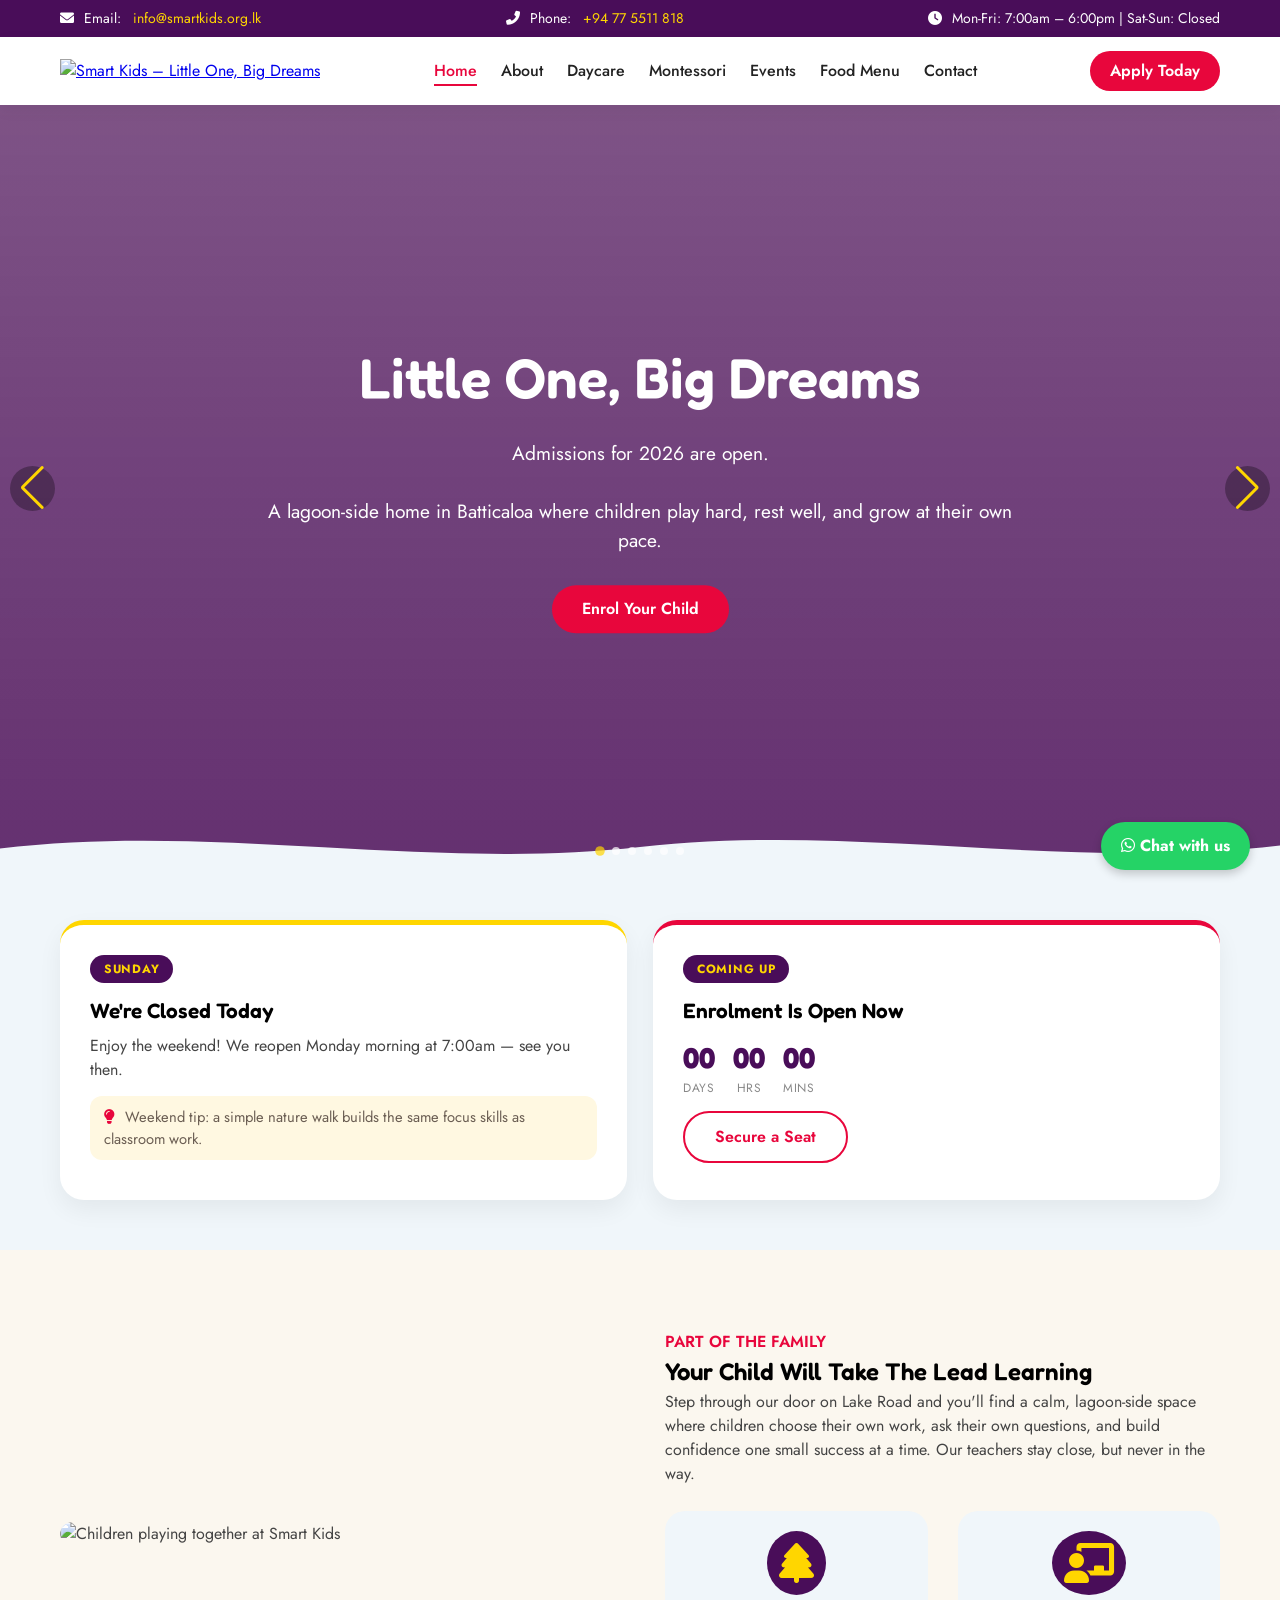
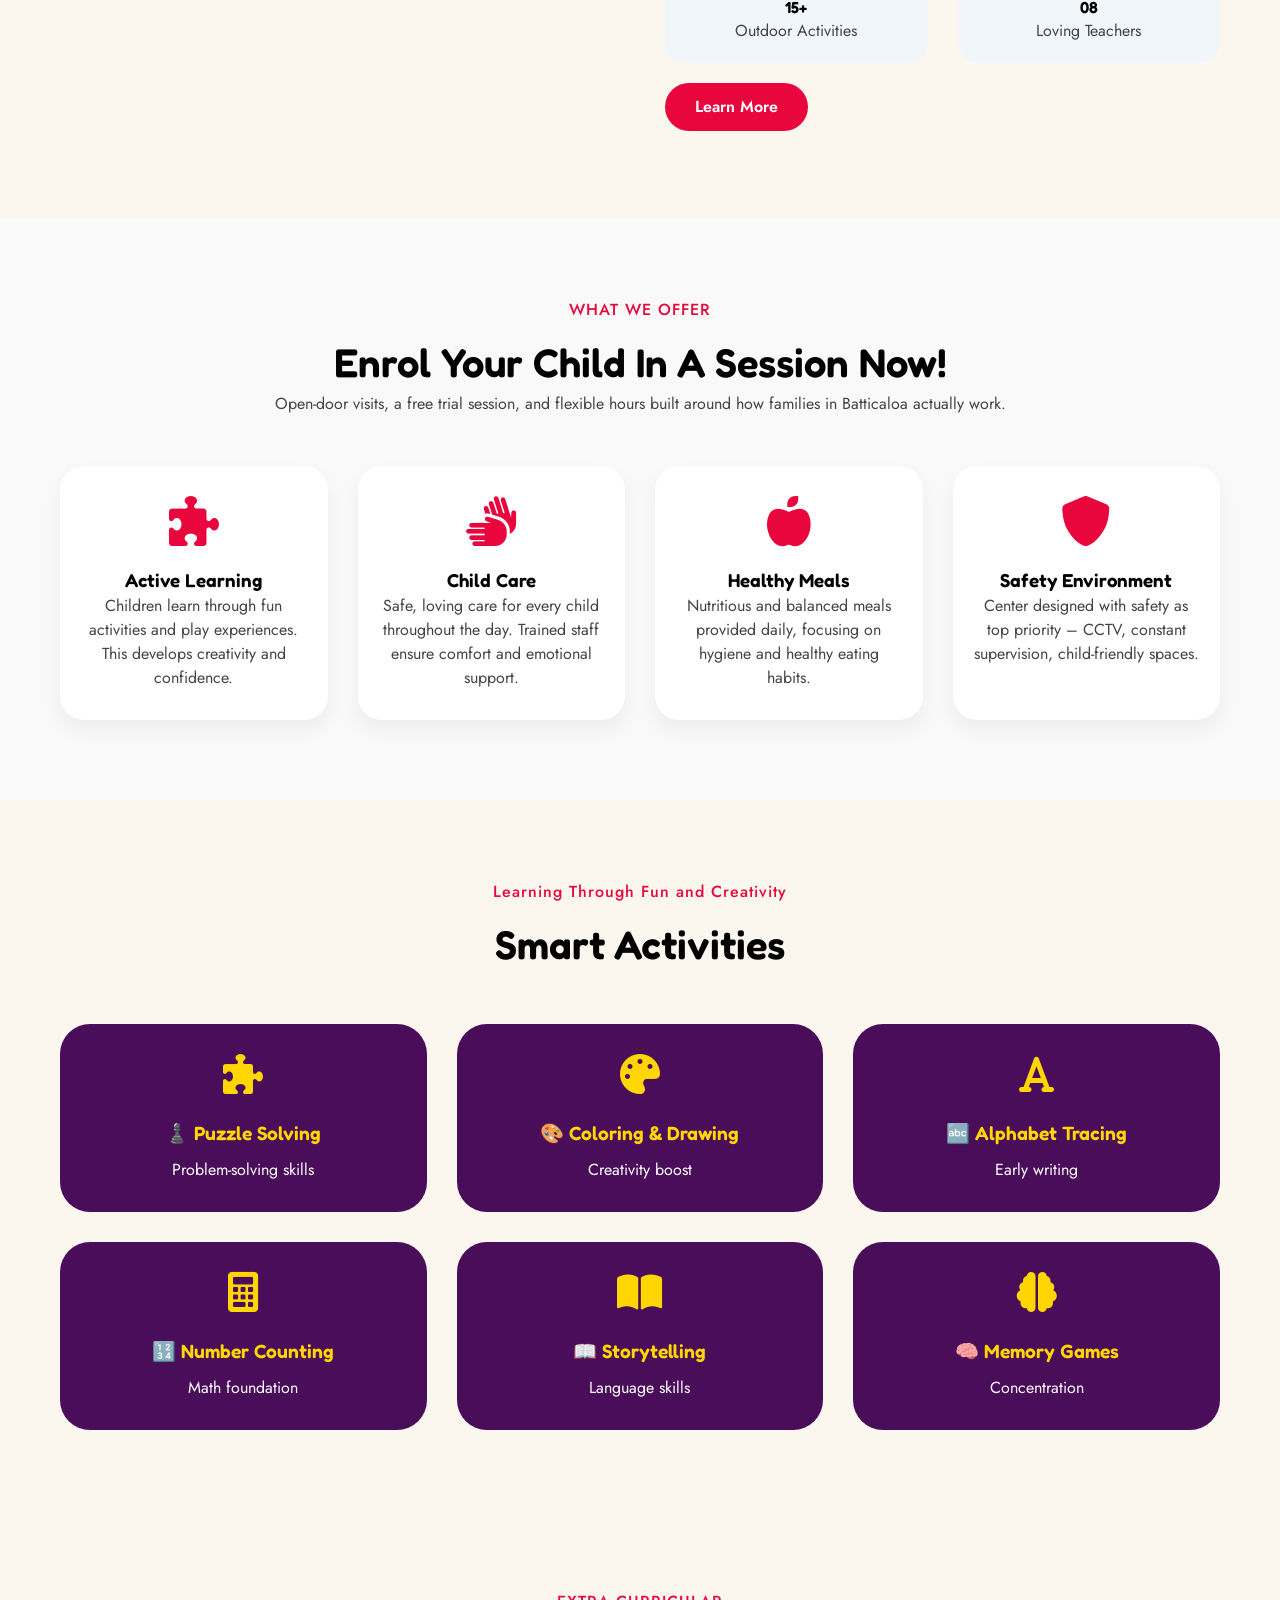
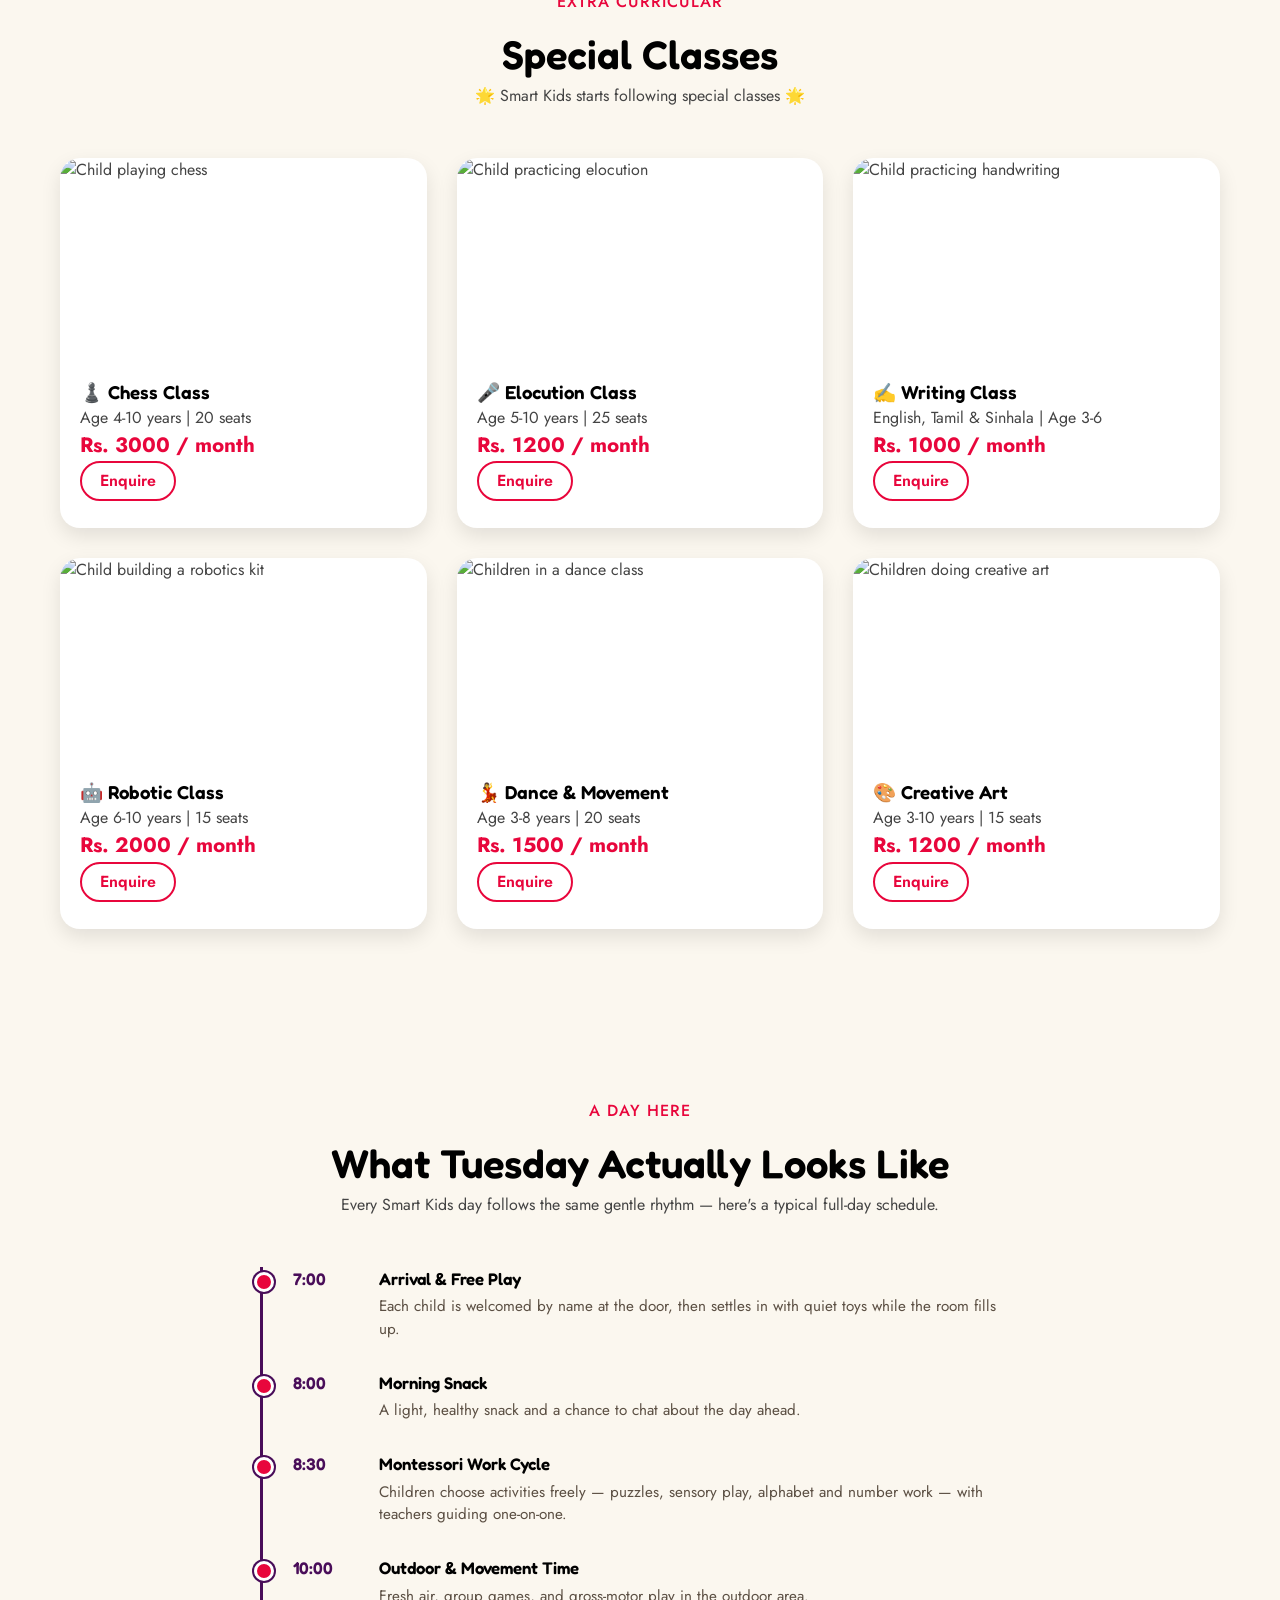
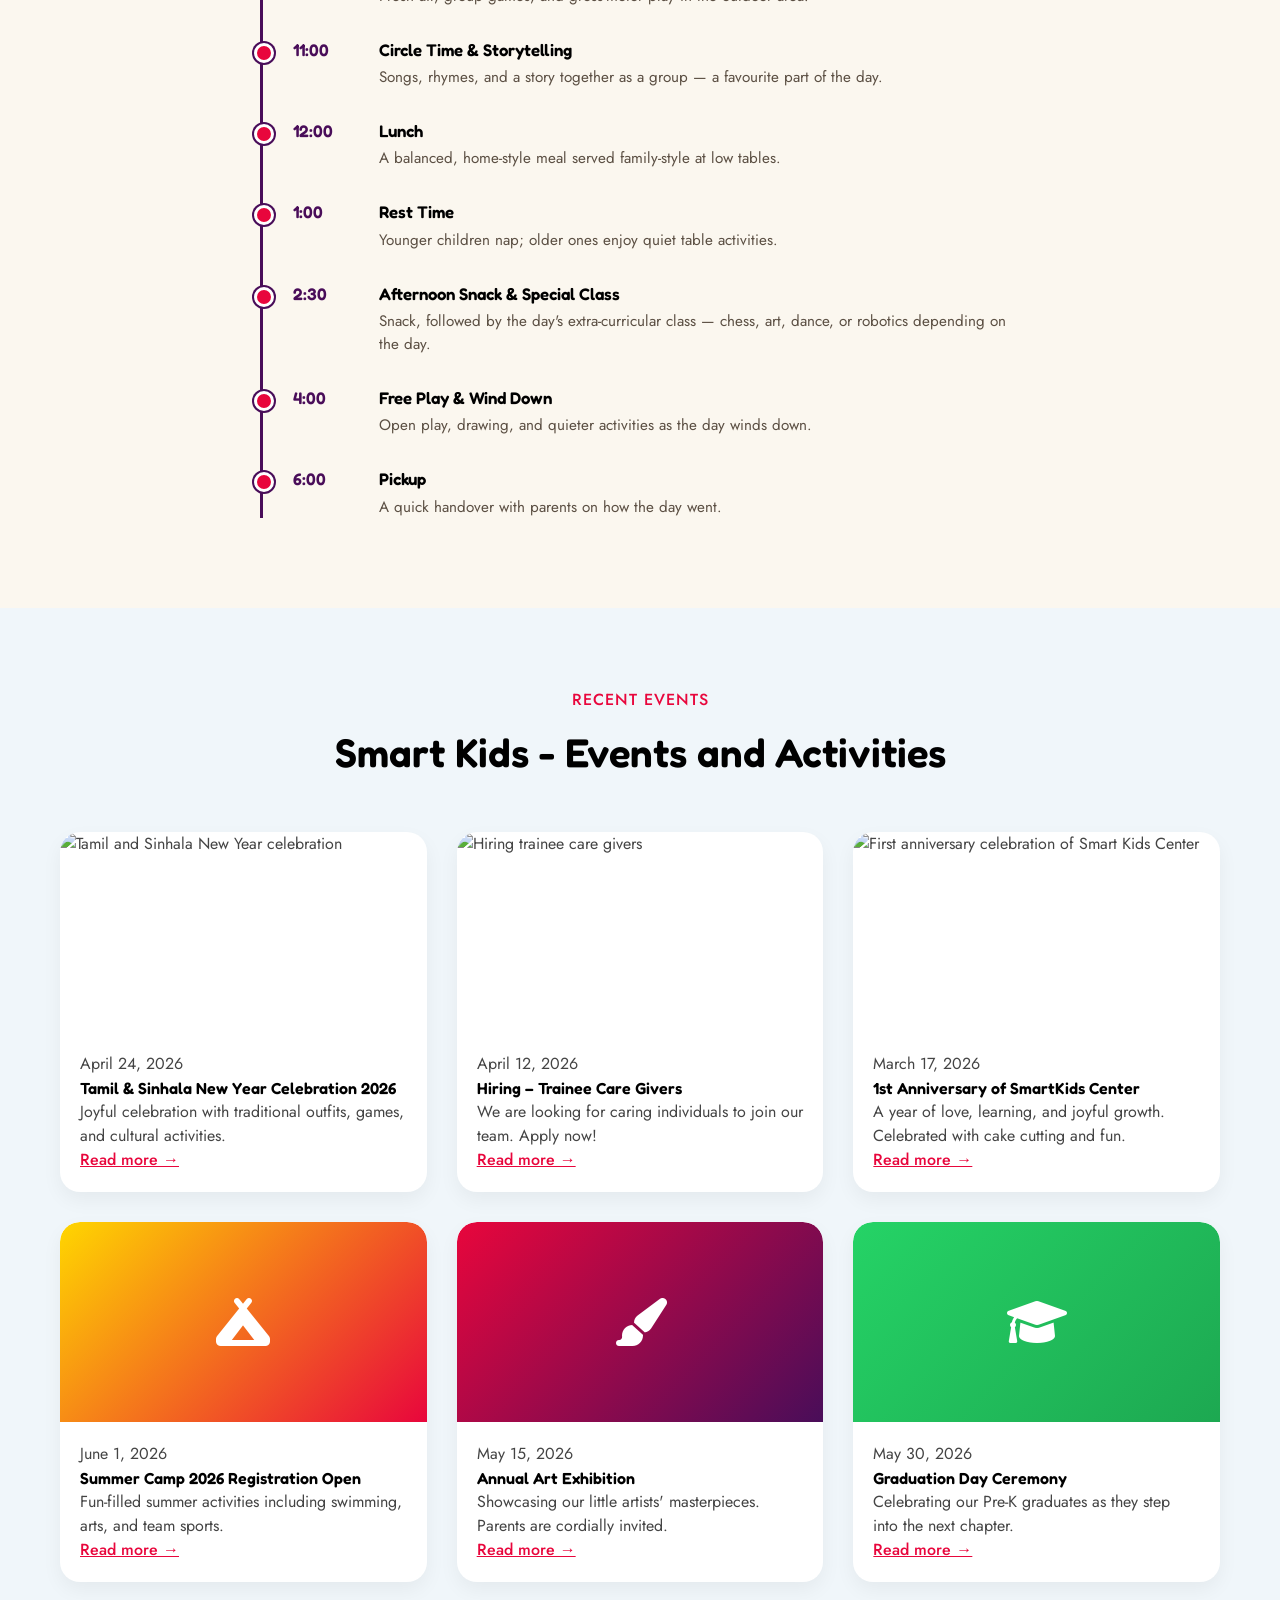
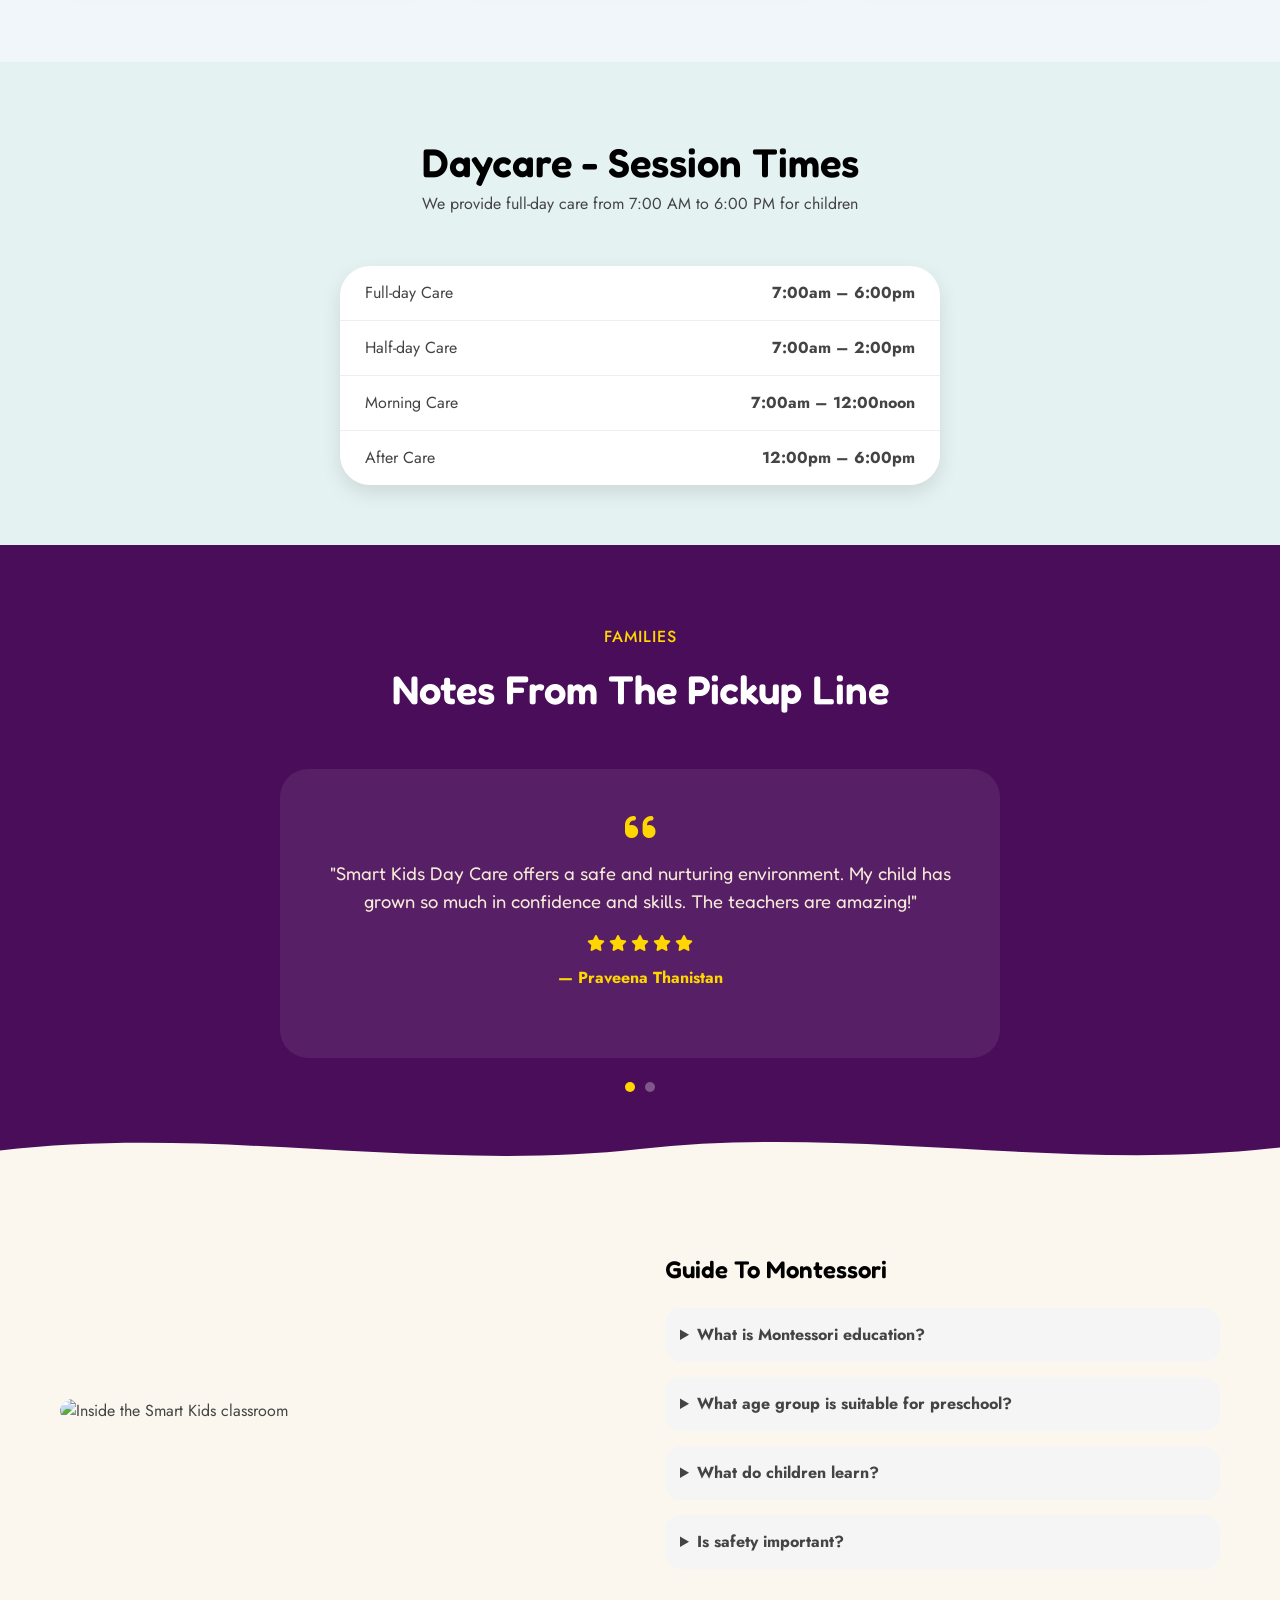
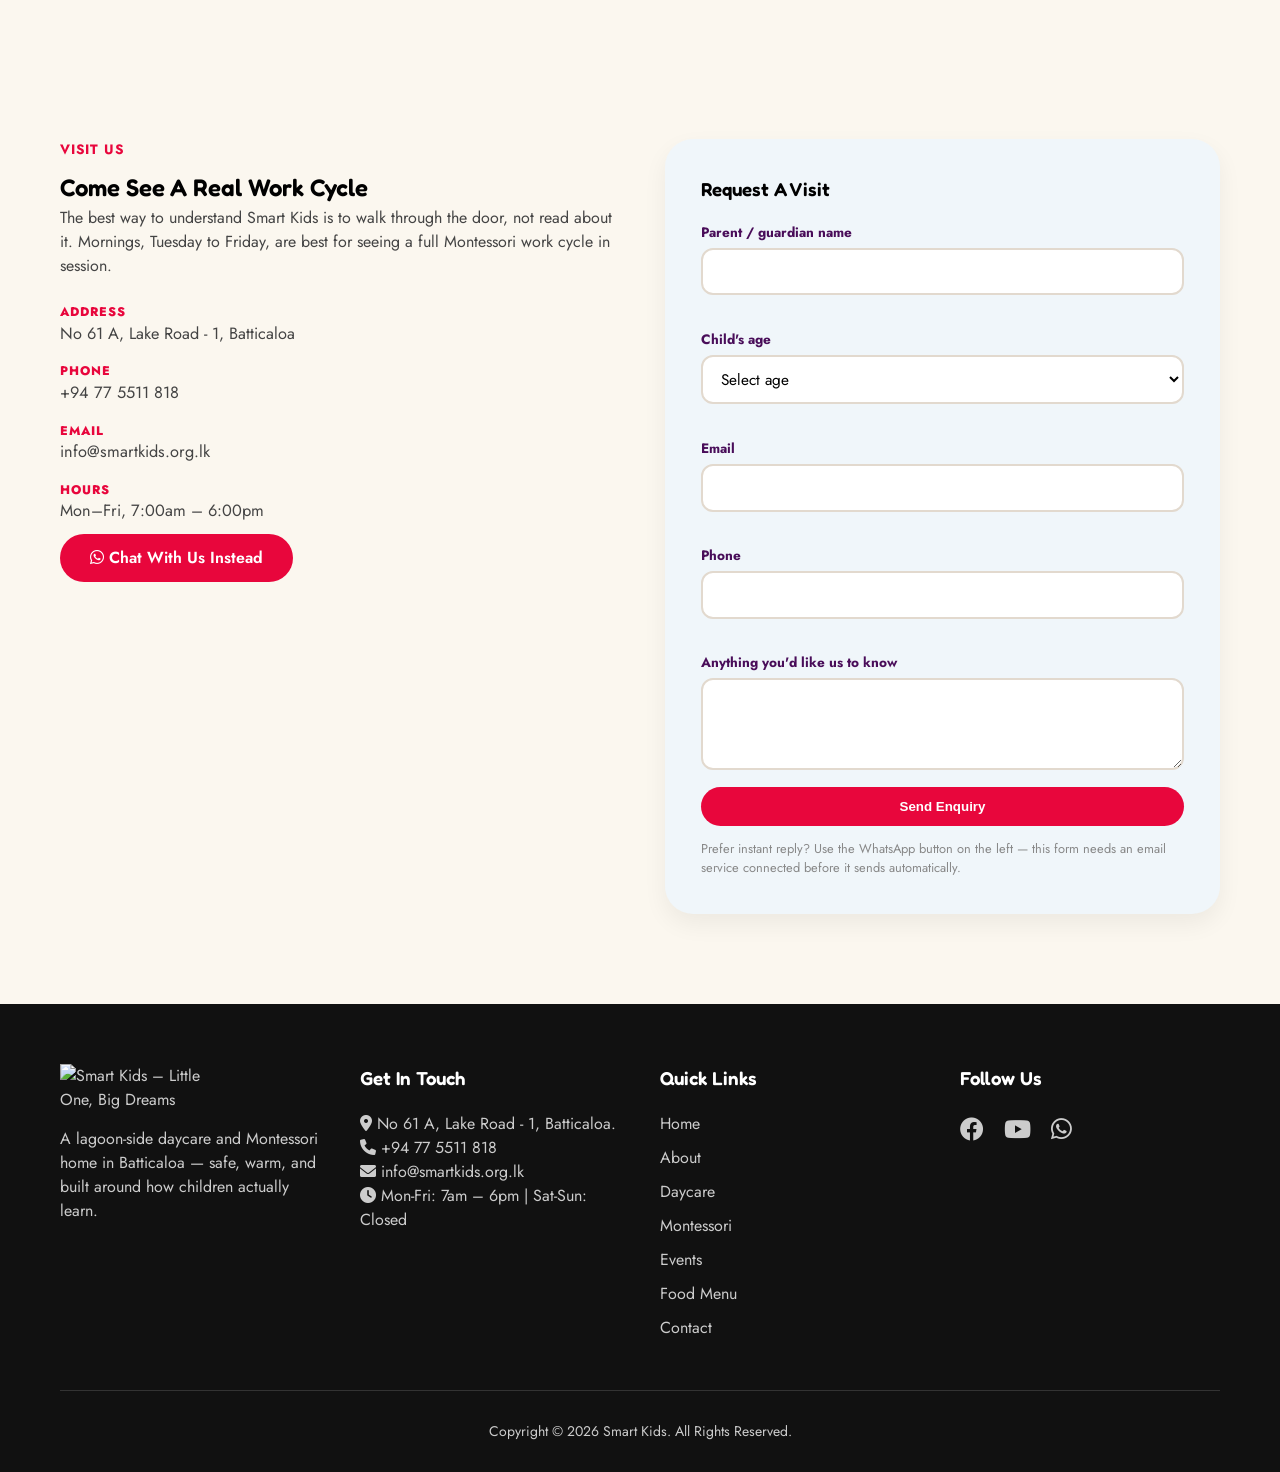
==== commit 2aa63c91: "Update Puzzle Solving header with emoji" ====
--- a/index.html
+++ b/index.html
@@ -232,7 +232,7 @@
       <h2>Smart Activities</h2>
     </div>
     <div class="activities-grid stagger-children">
-      <div class="activity-card"><i class="fas fa-puzzle-piece icon-rotate" aria-hidden="true"></i><h4><i class="fas fa-puzzle-piece icon-rotate" aria-hidden="true"></i> Puzzle Solving</h4><p>Problem-solving skills</p></div>
+      <div class="activity-card"><i class="fas fa-puzzle-piece icon-rotate" aria-hidden="true"></i><h4>♟️ Puzzle Solving</h4><p>Problem-solving skills</p></div>
       <div class="activity-card"><i class="fas fa-palette icon-rotate" aria-hidden="true"></i><h4>🎨 Coloring & Drawing</h4><p>Creativity boost</p></div>
       <div class="activity-card"><i class="fas fa-font icon-rotate" aria-hidden="true"></i><h4>🔤 Alphabet Tracing</h4><p>Early writing</p></div>
       <div class="activity-card"><i class="fas fa-calculator icon-rotate" aria-hidden="true"></i><h4>🔢 Number Counting</h4><p>Math foundation</p></div>
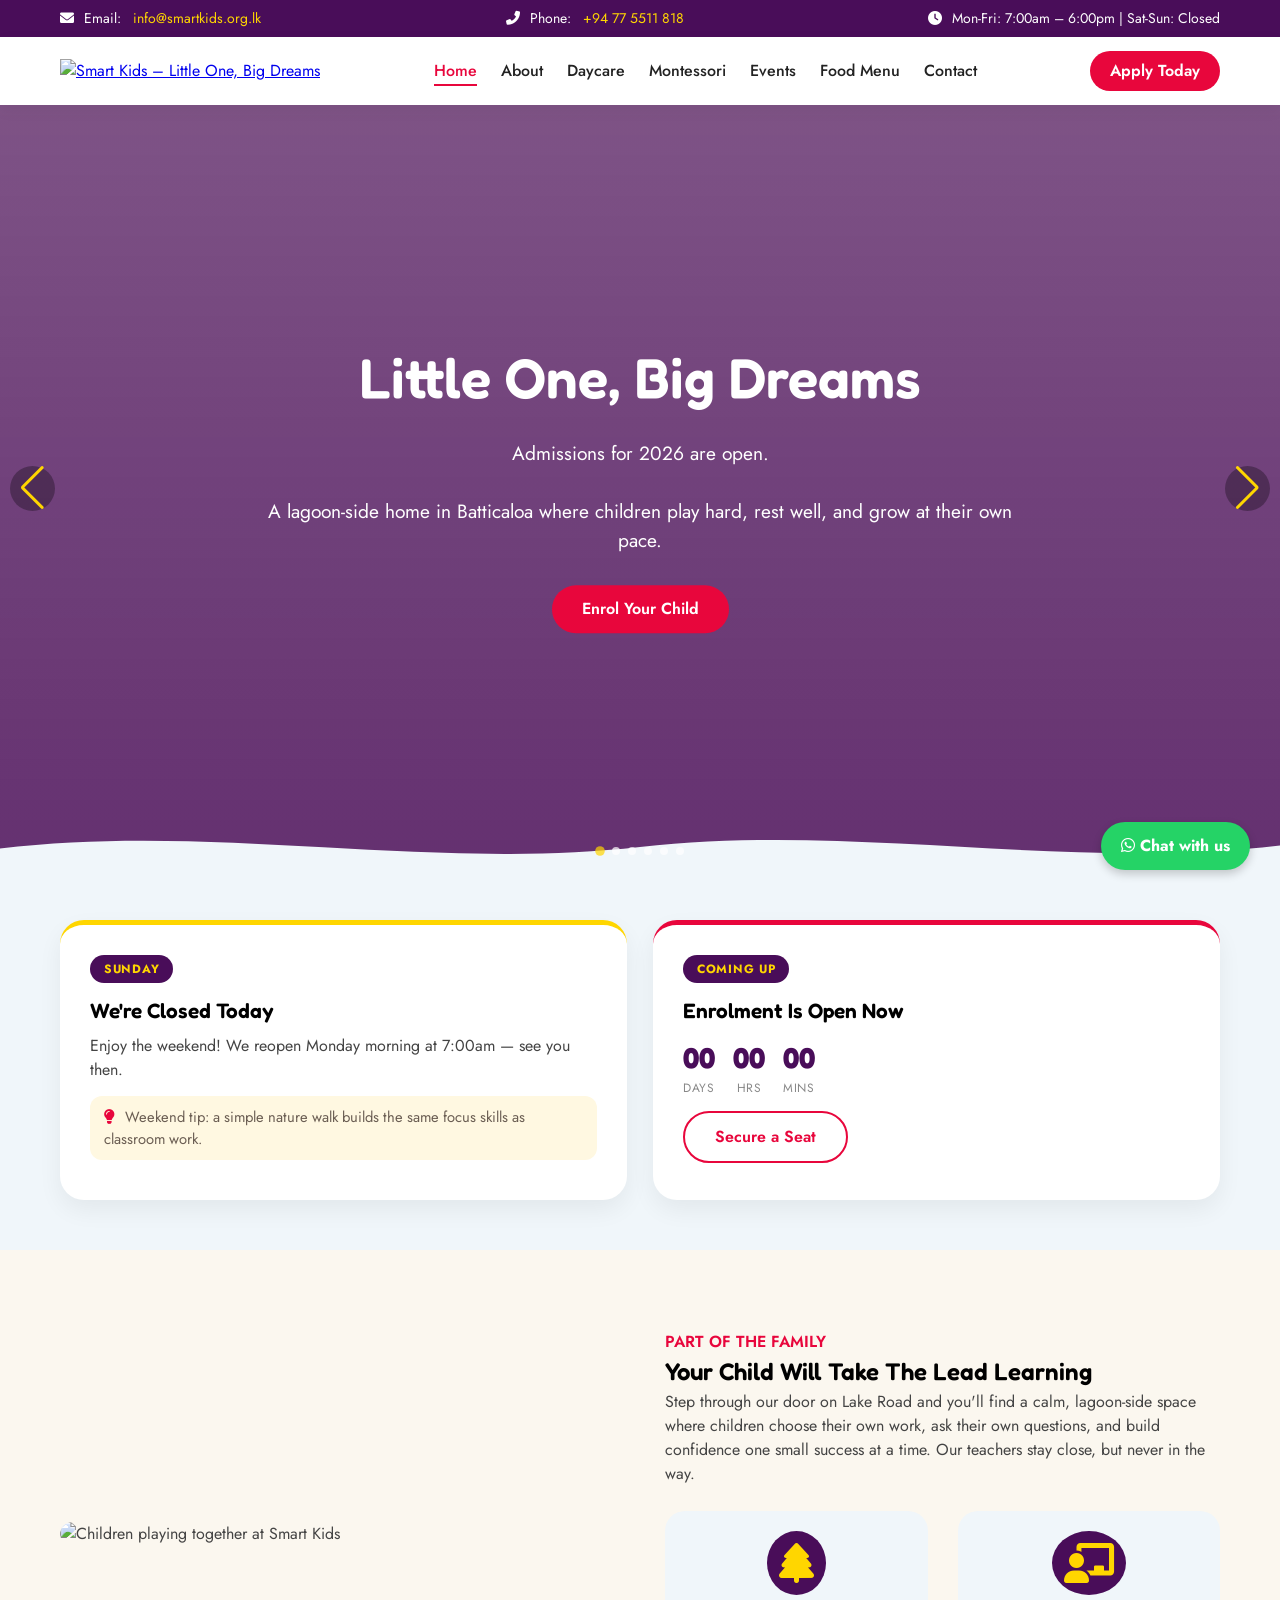
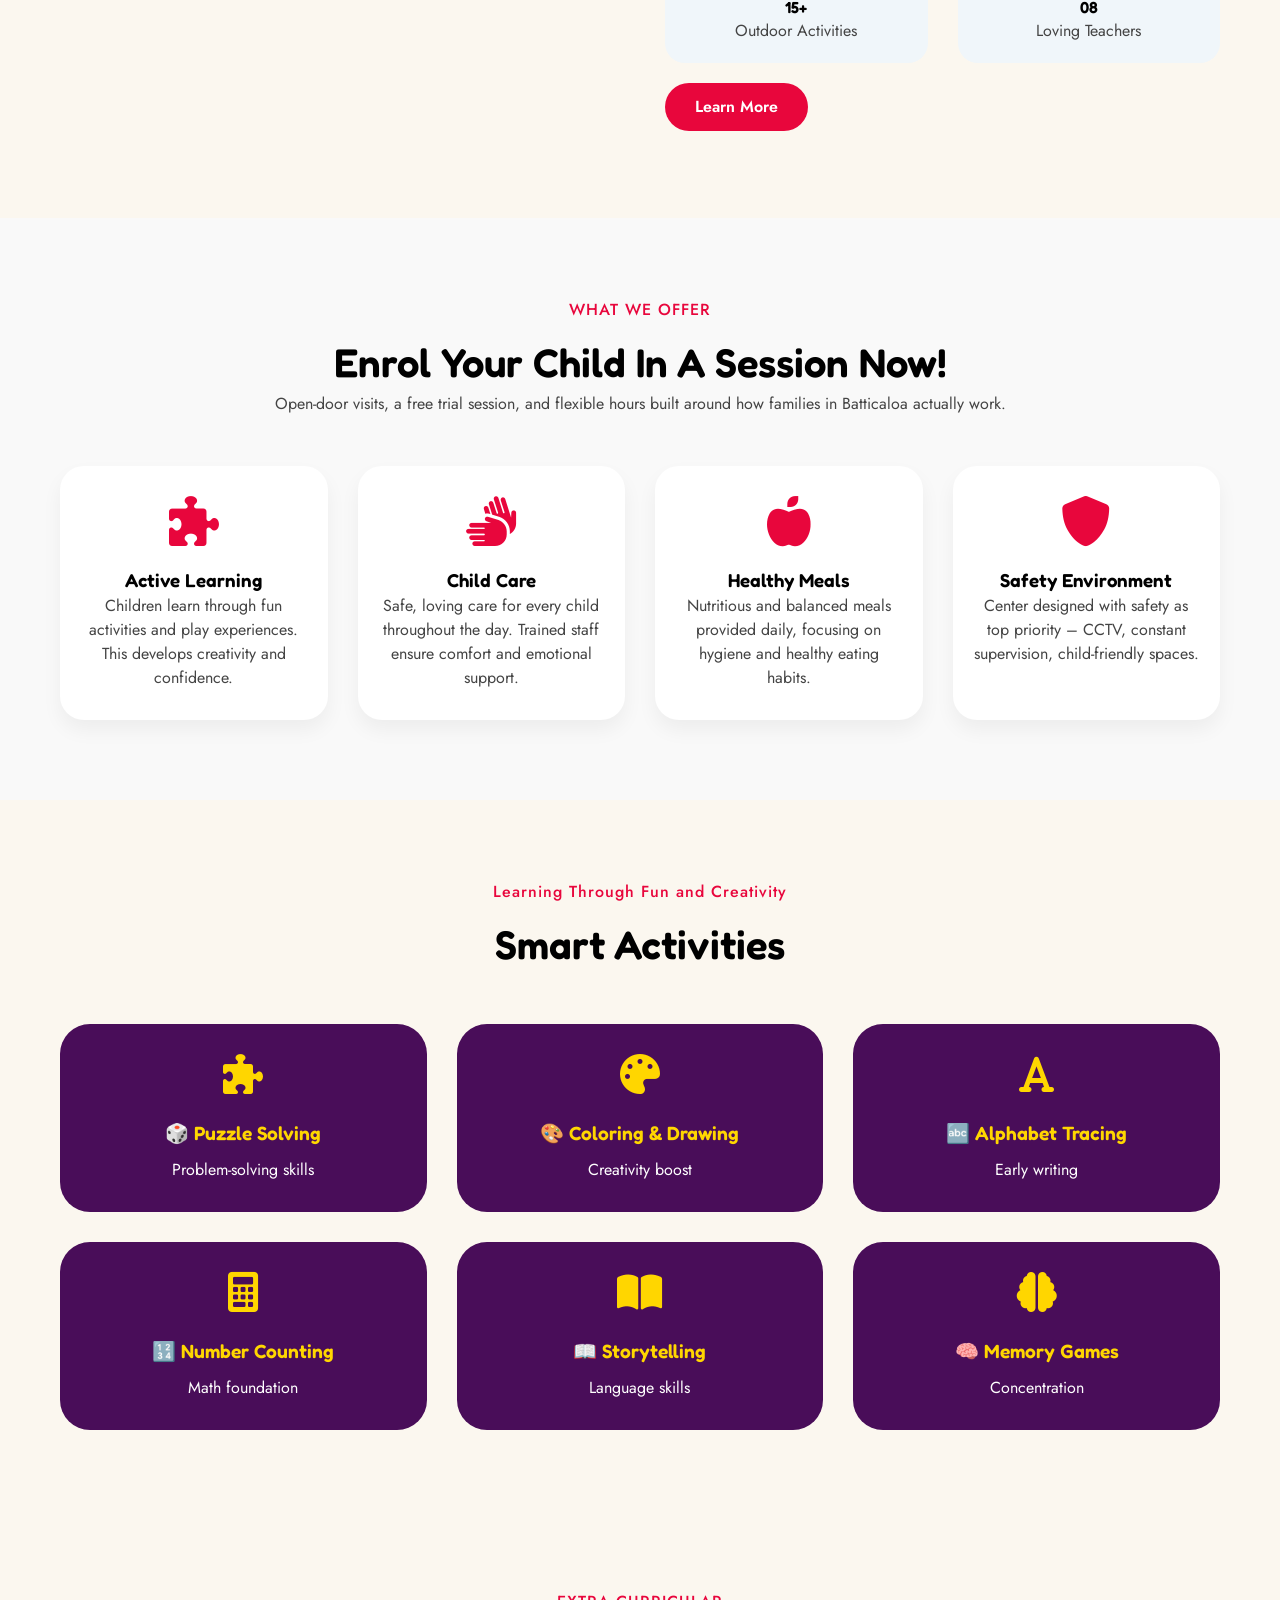
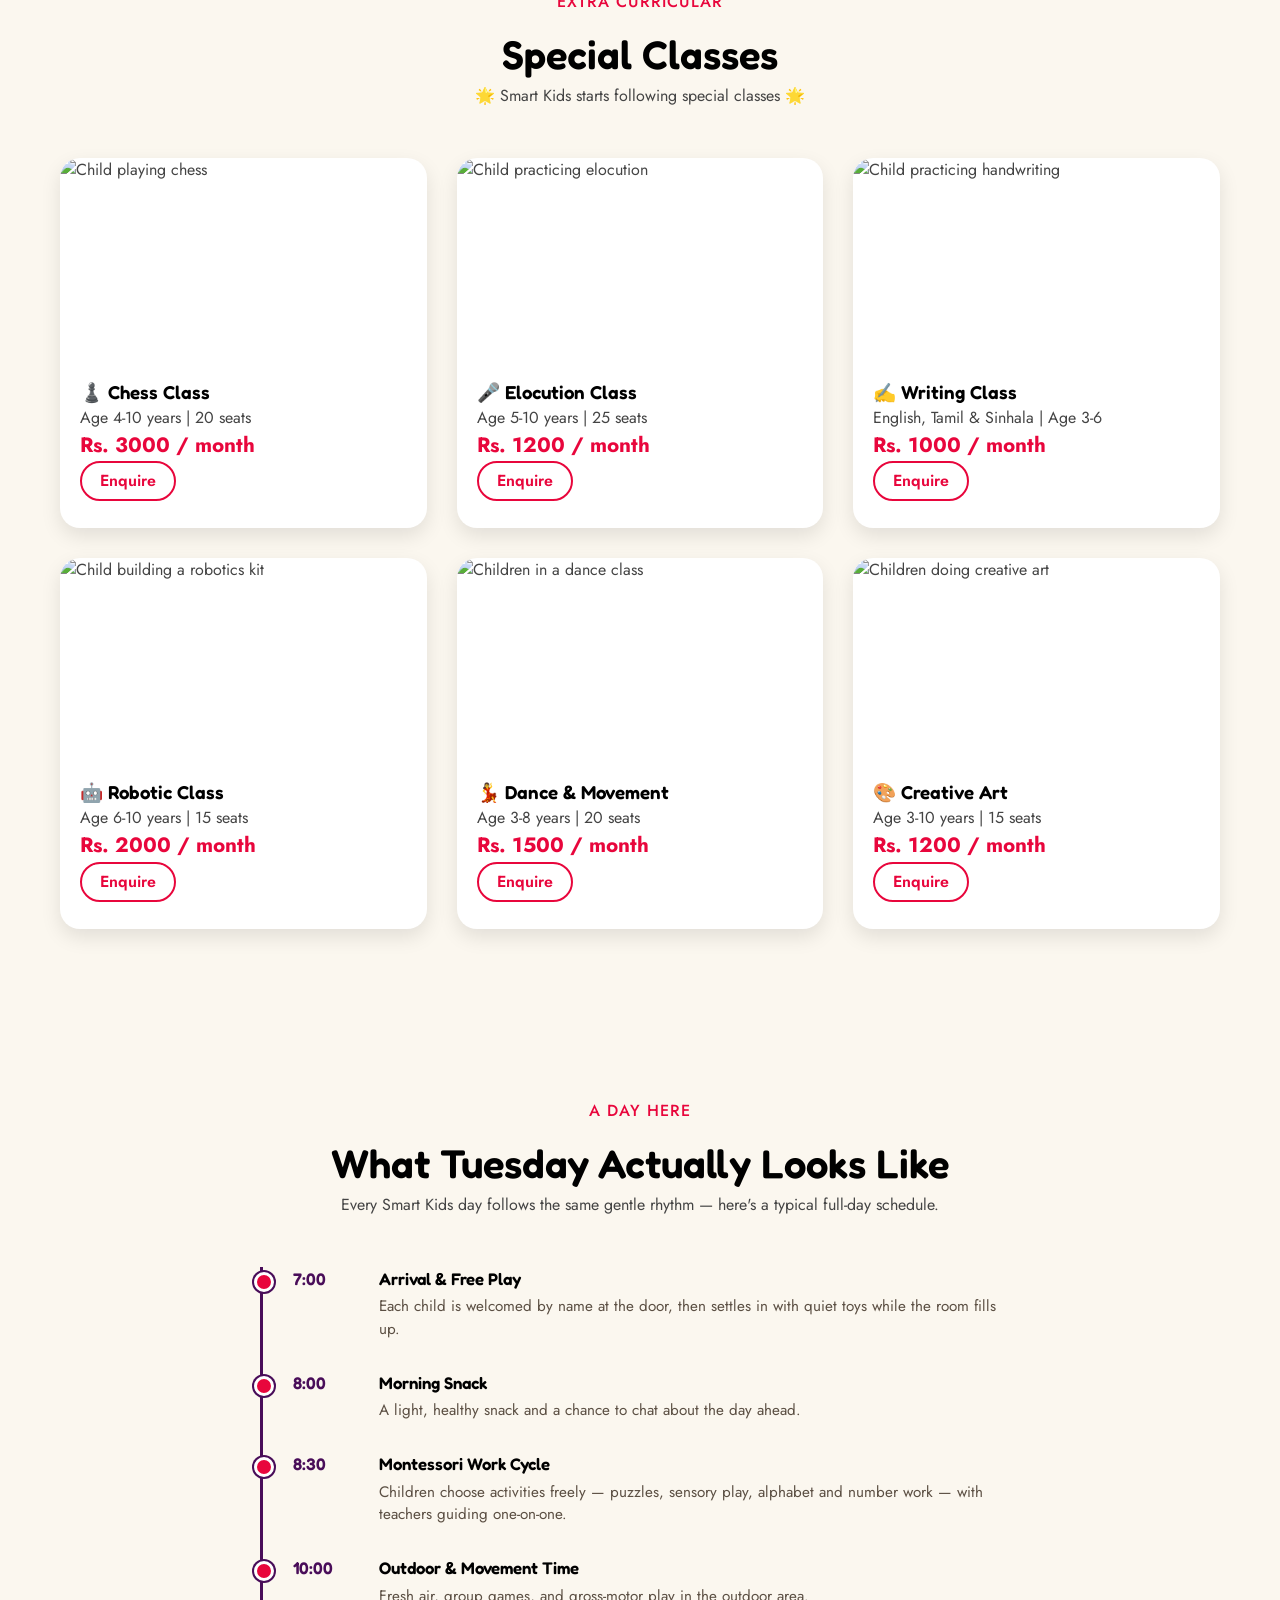
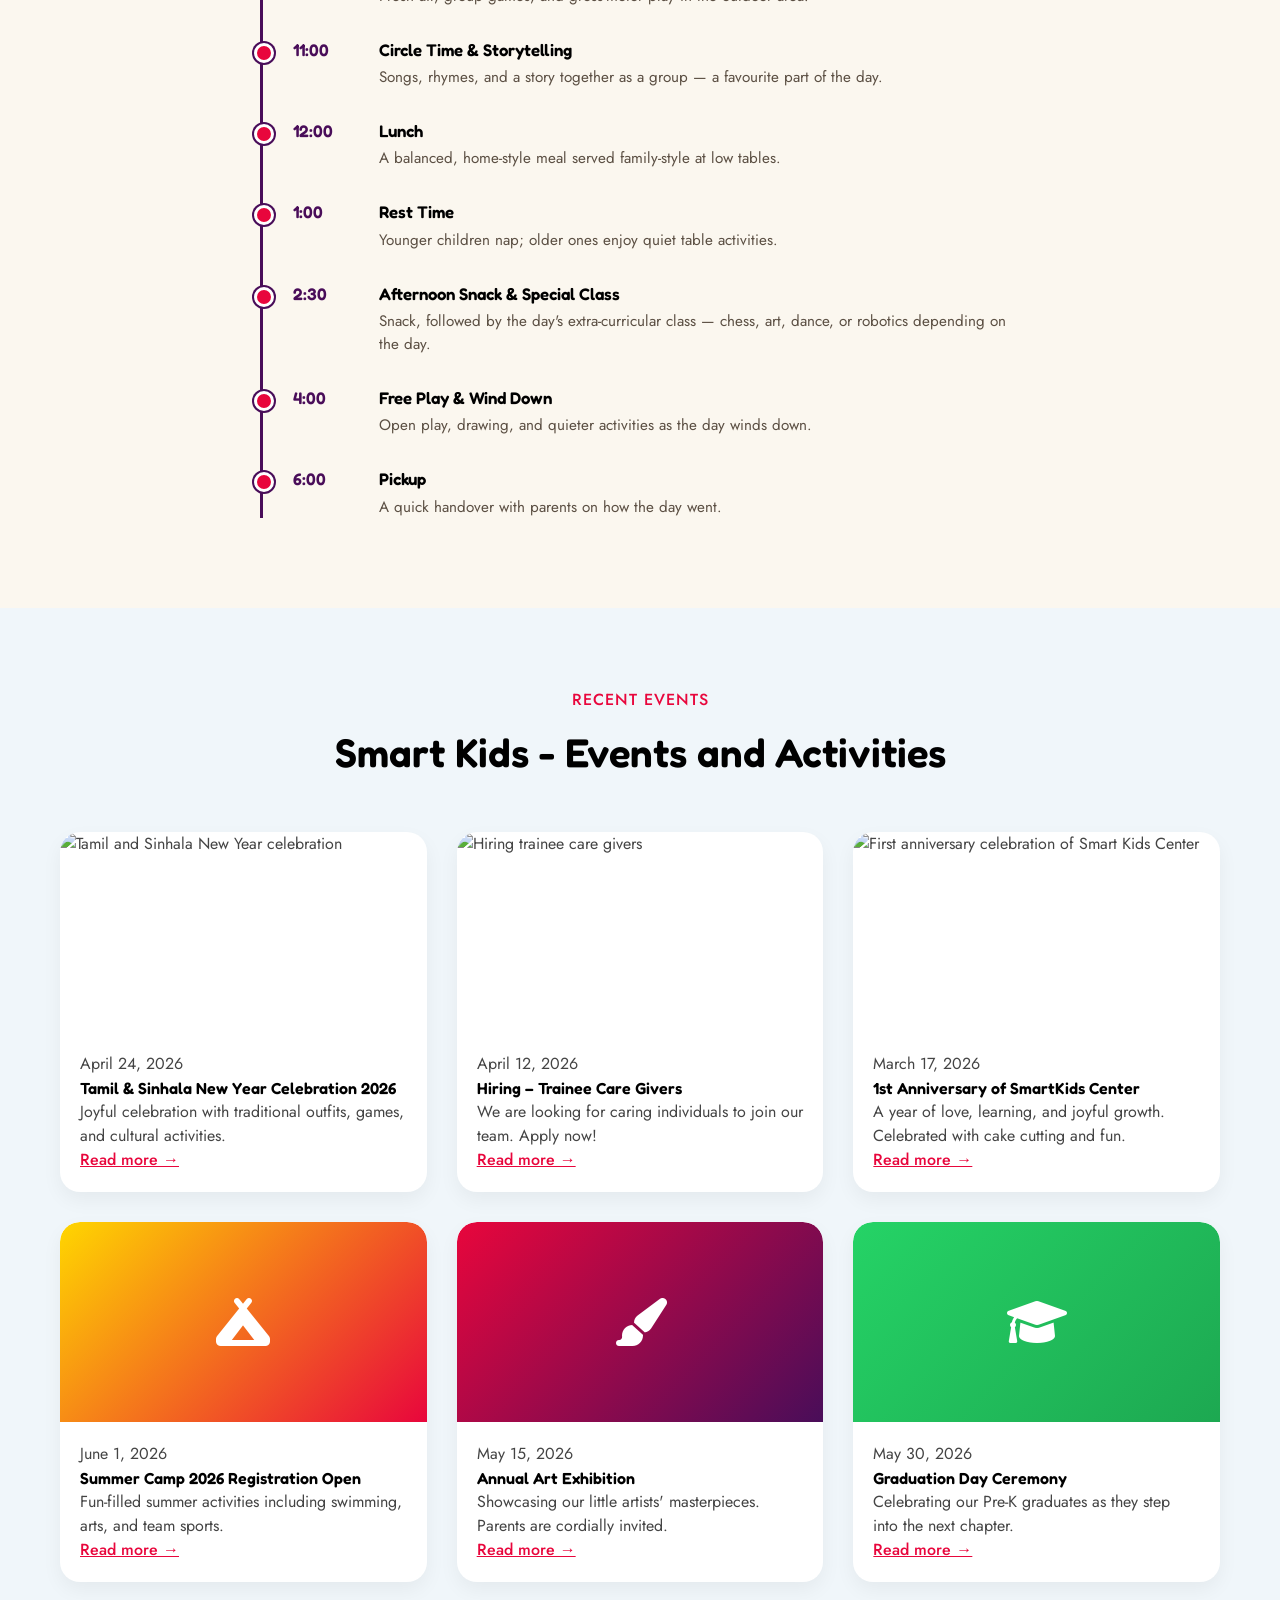
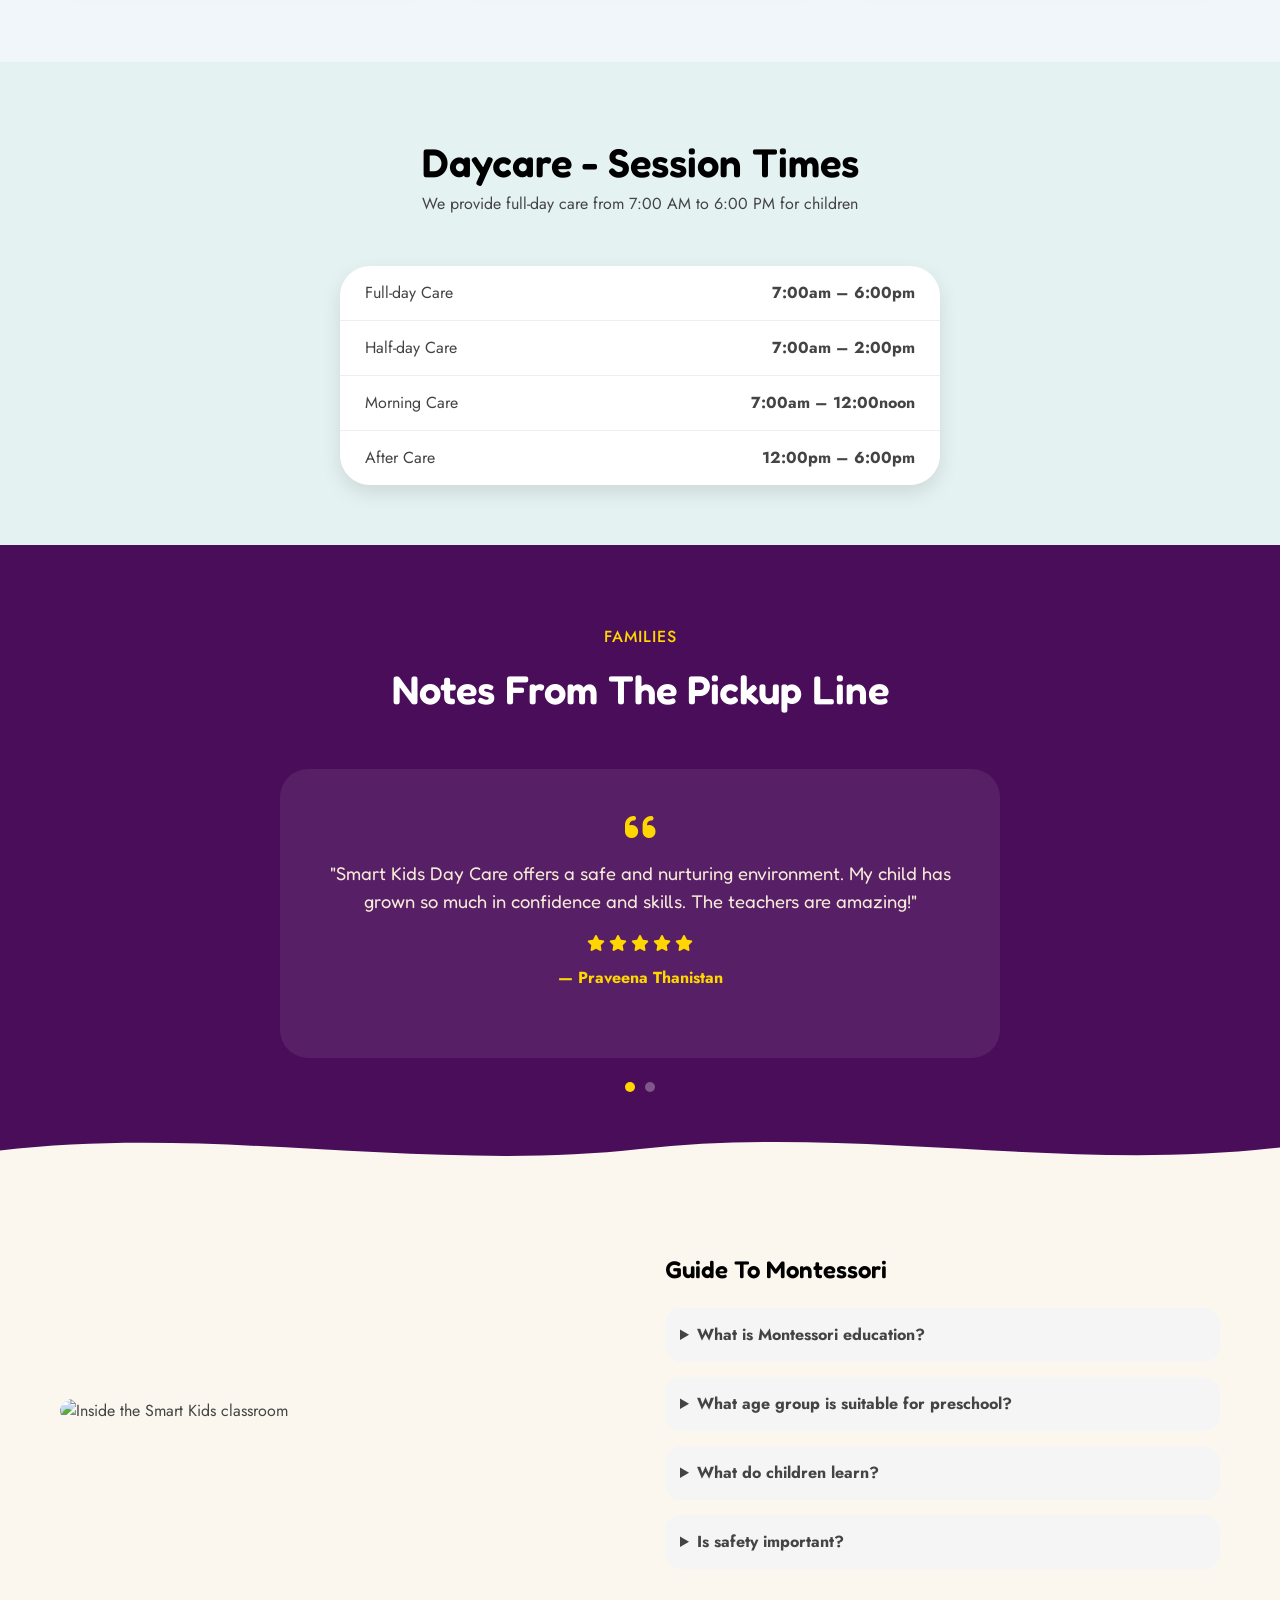
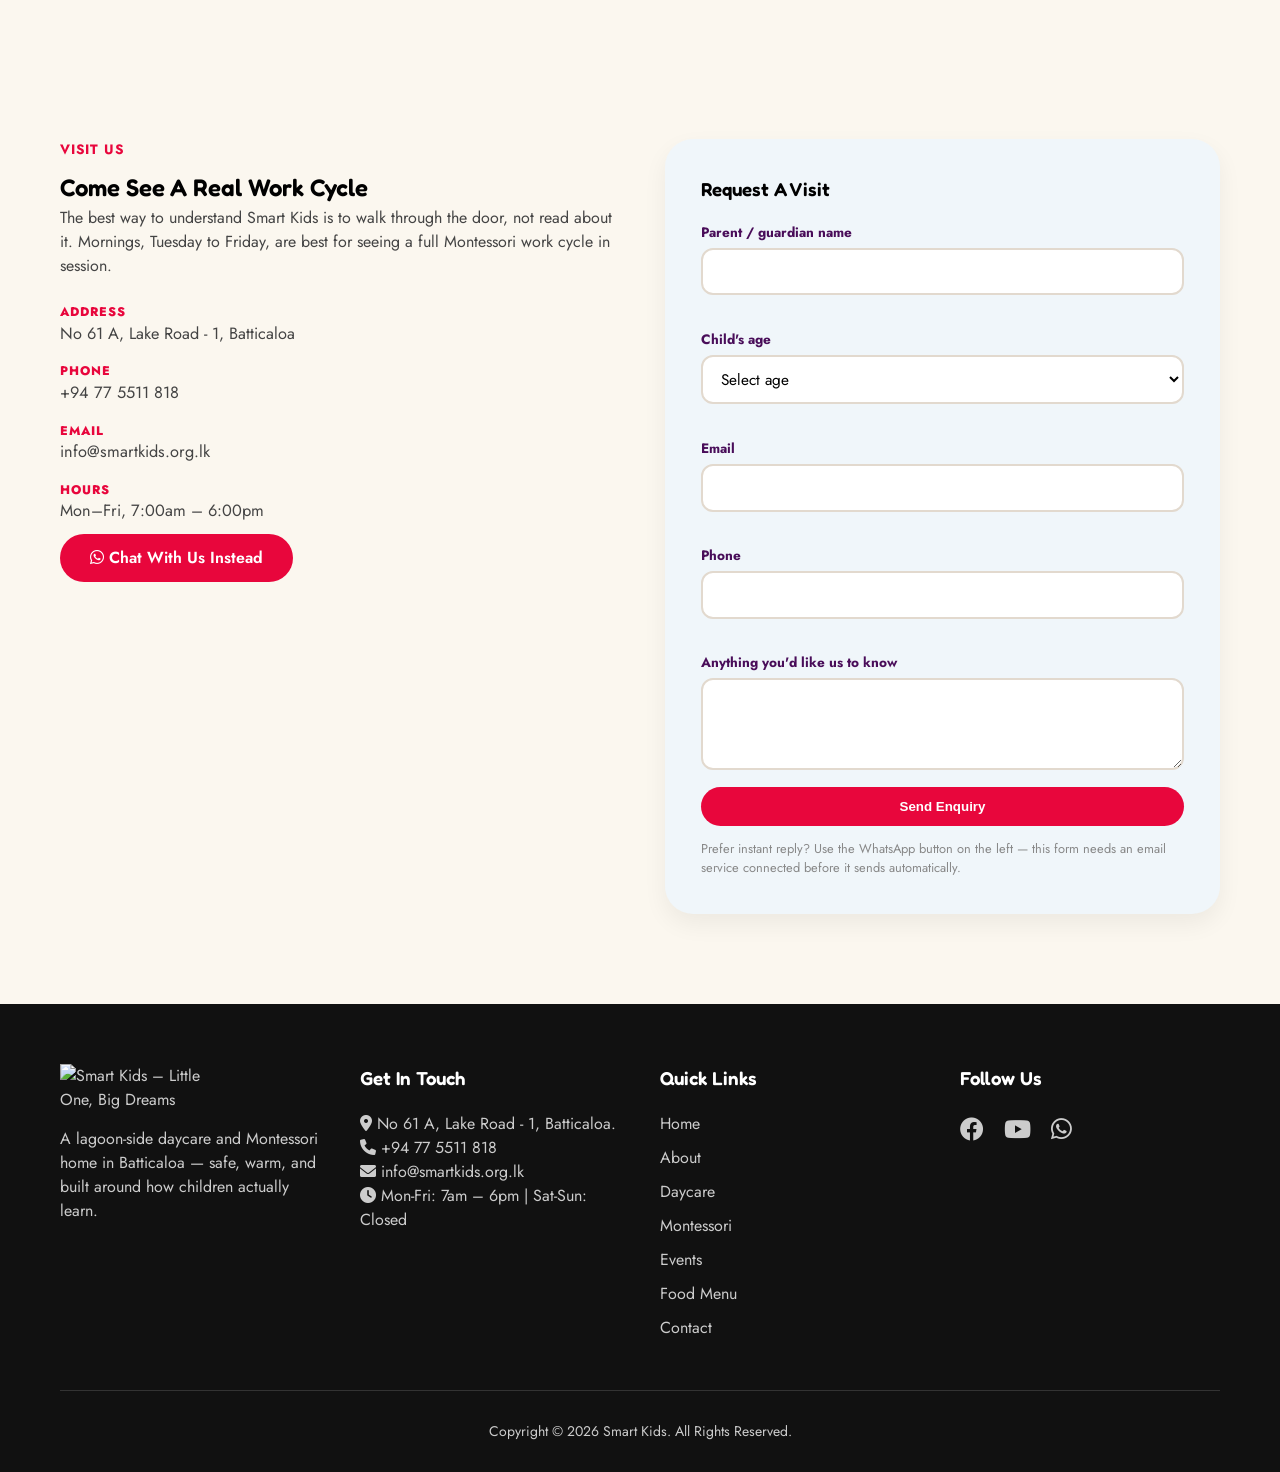
==== commit 952ff1cd: "Update index.html" ====
--- a/index.html
+++ b/index.html
@@ -232,7 +232,7 @@
       <h2>Smart Activities</h2>
     </div>
     <div class="activities-grid stagger-children">
-      <div class="activity-card"><i class="fas fa-puzzle-piece icon-rotate" aria-hidden="true"></i><h4>♟️ Puzzle Solving</h4><p>Problem-solving skills</p></div>
+      <div class="activity-card"><i class="fas fa-puzzle-piece icon-rotate" aria-hidden="true"></i><h4>🎲 Puzzle Solving</h4><p>Problem-solving skills</p></div>
       <div class="activity-card"><i class="fas fa-palette icon-rotate" aria-hidden="true"></i><h4>🎨 Coloring & Drawing</h4><p>Creativity boost</p></div>
       <div class="activity-card"><i class="fas fa-font icon-rotate" aria-hidden="true"></i><h4>🔤 Alphabet Tracing</h4><p>Early writing</p></div>
       <div class="activity-card"><i class="fas fa-calculator icon-rotate" aria-hidden="true"></i><h4>🔢 Number Counting</h4><p>Math foundation</p></div>
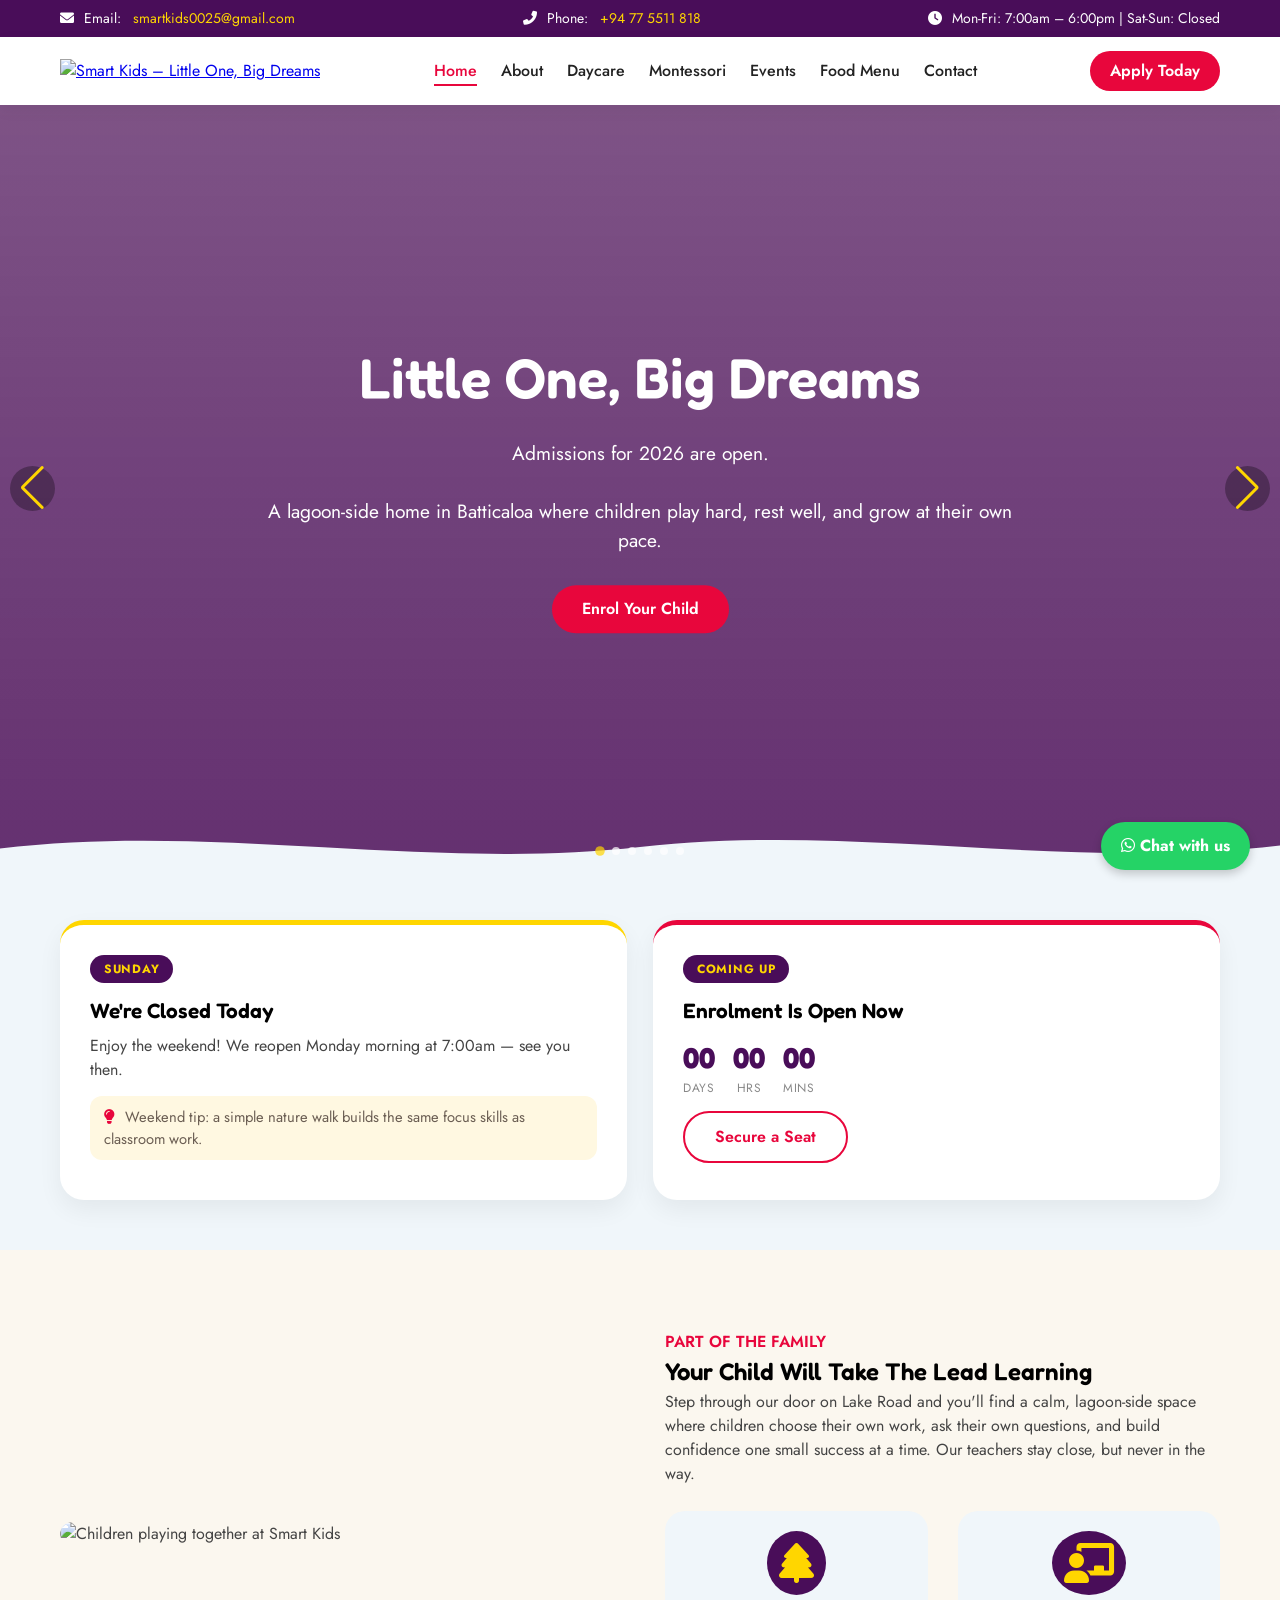
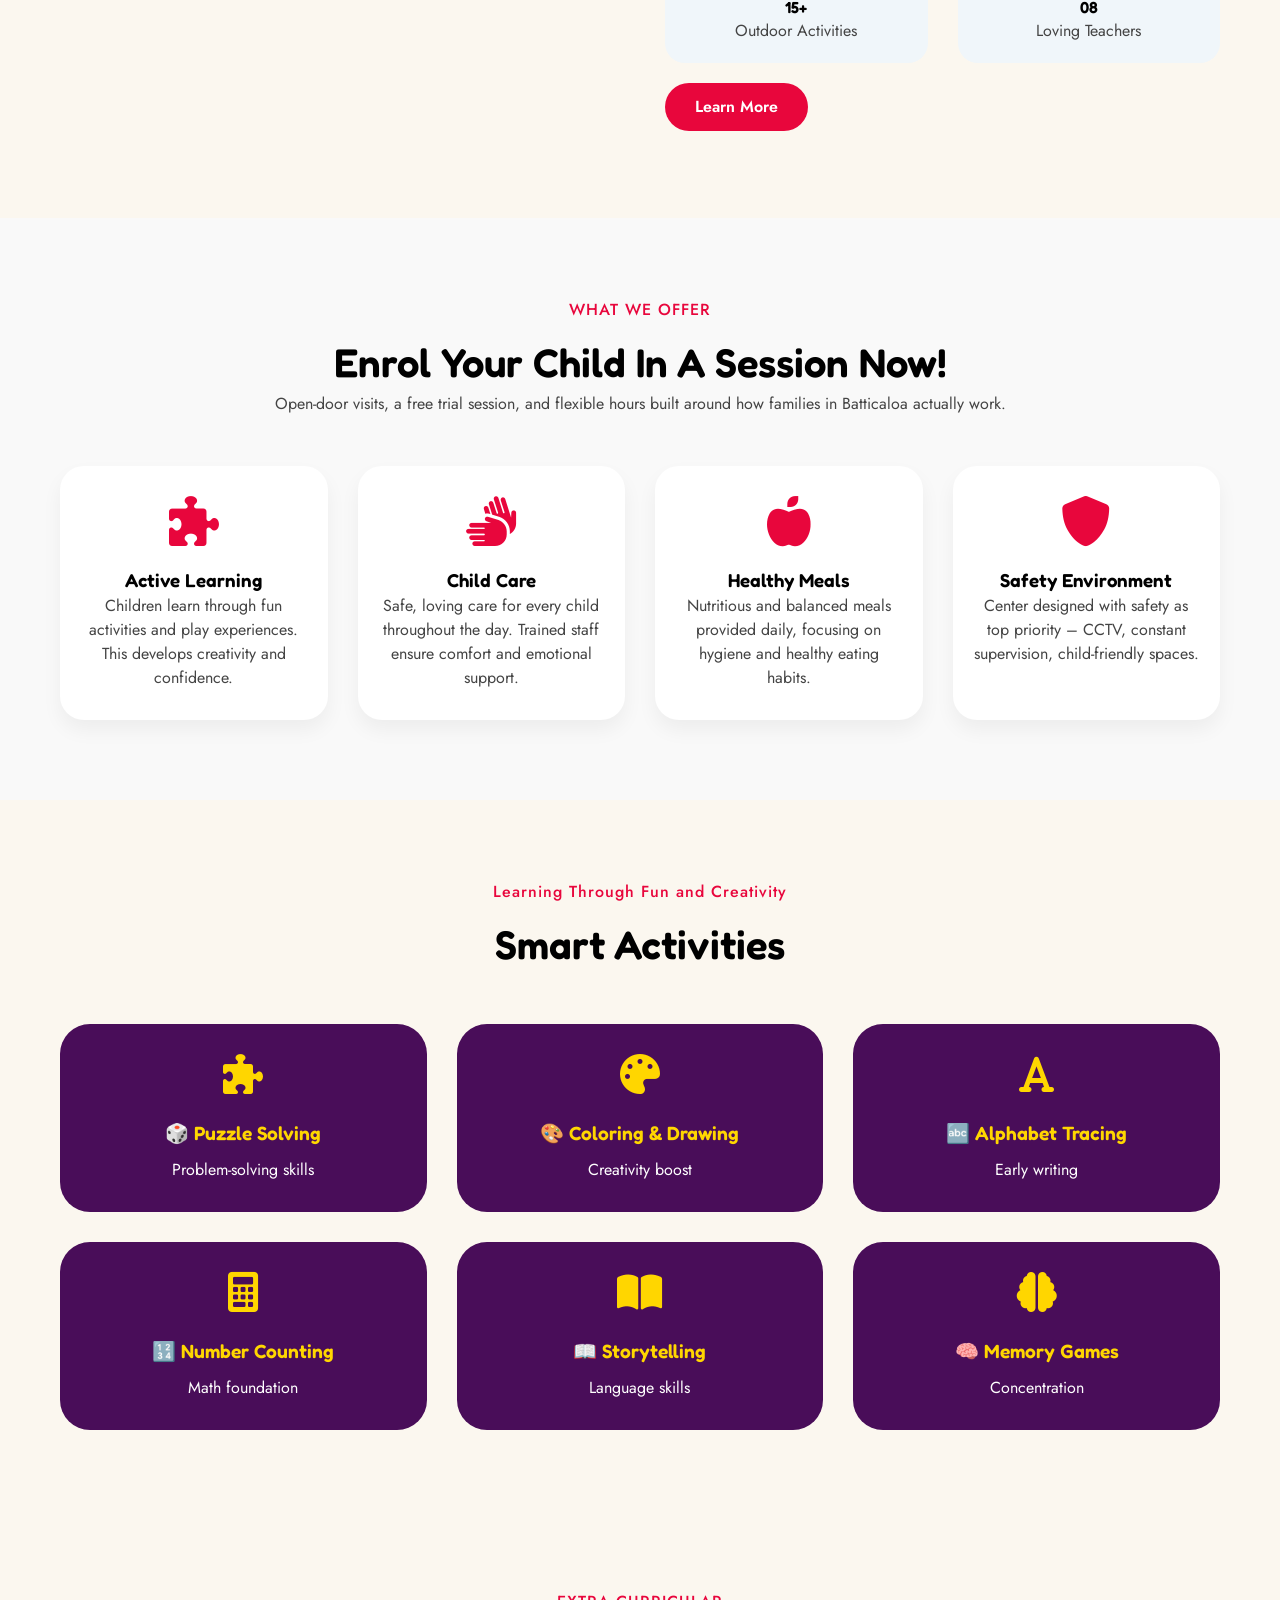
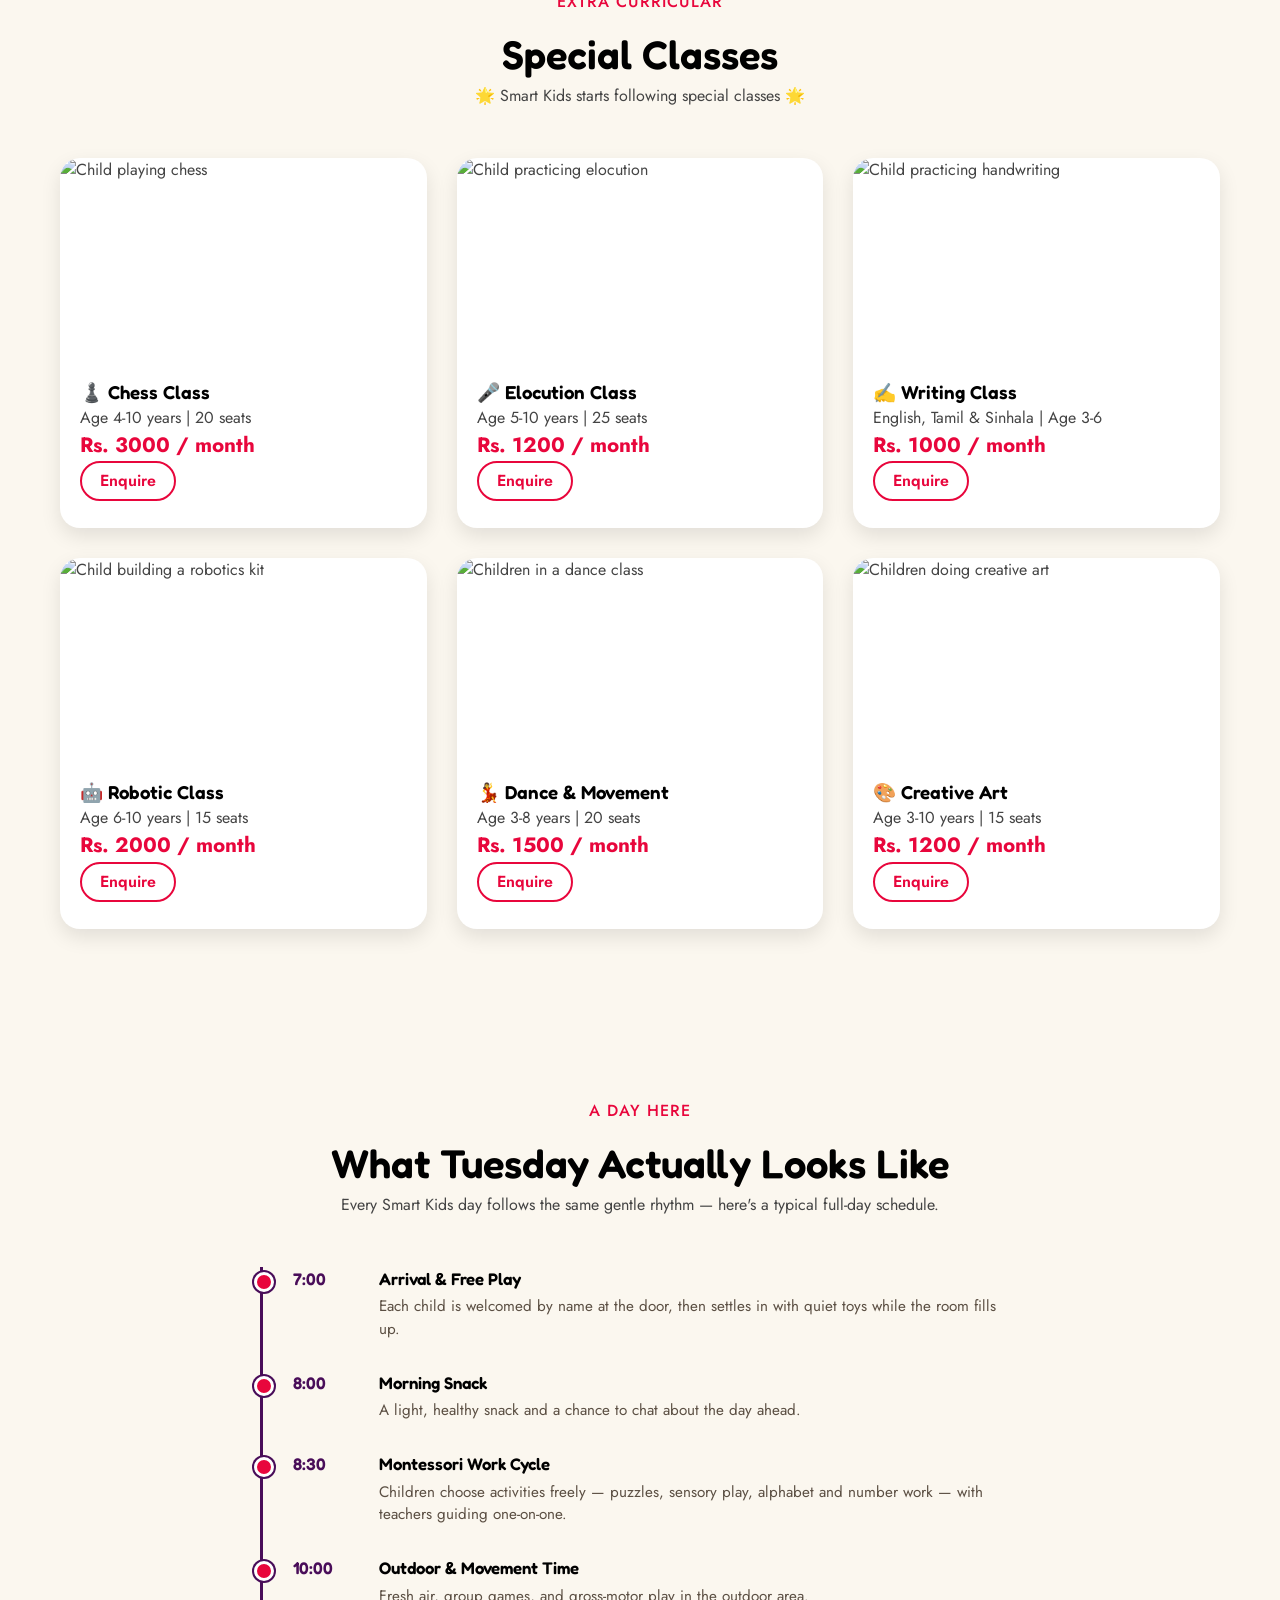
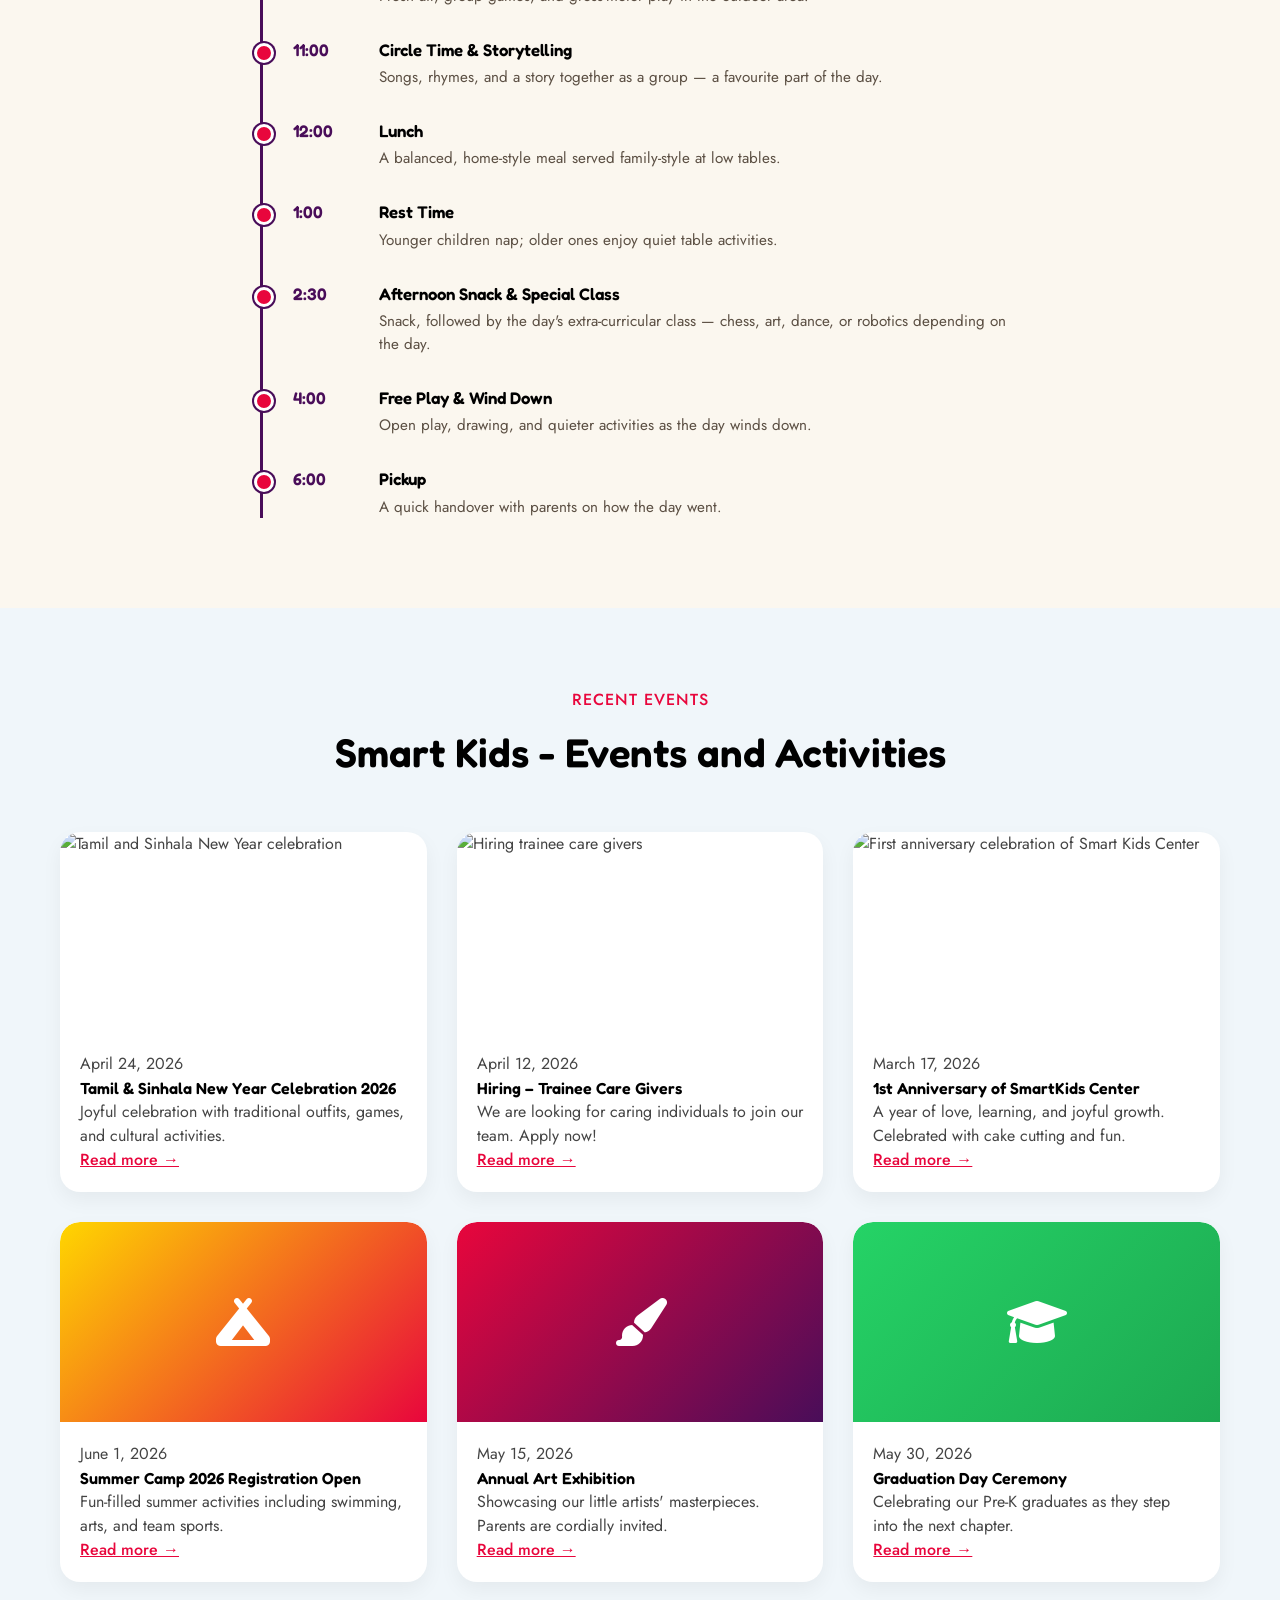
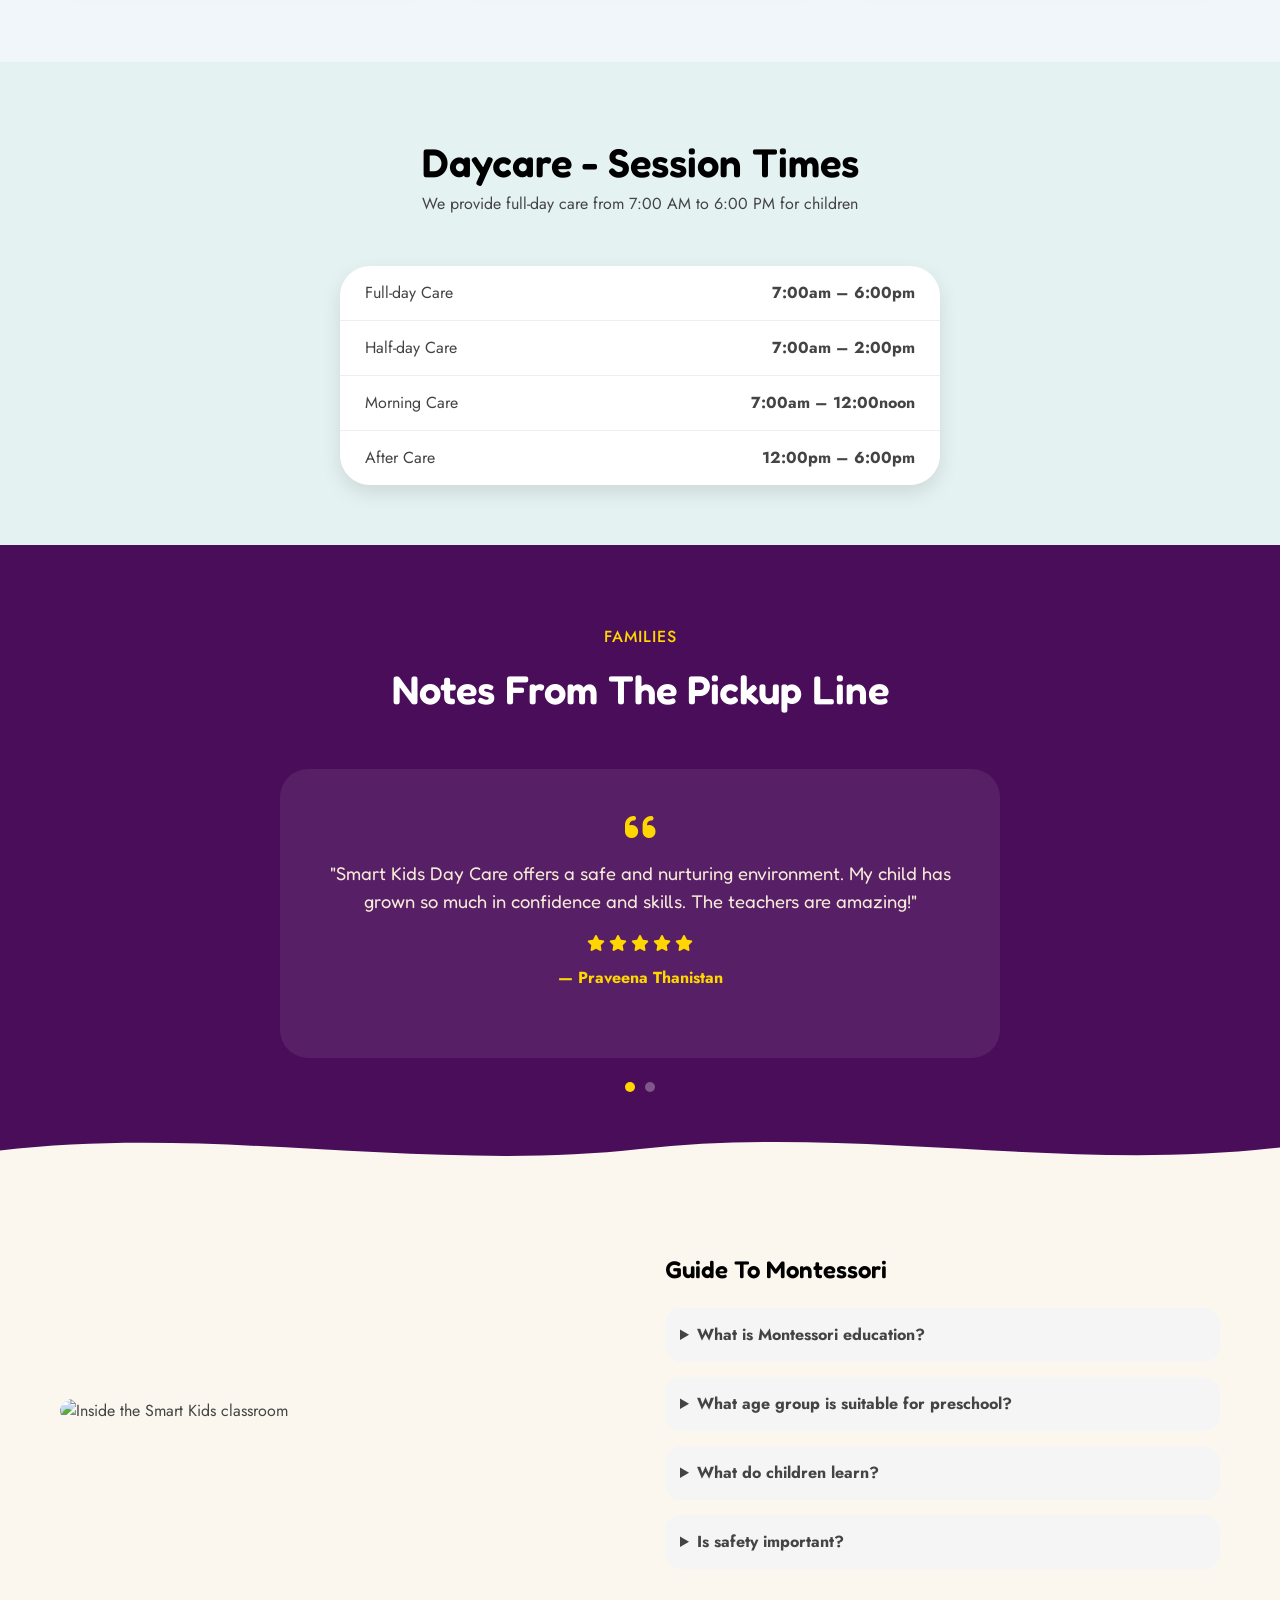
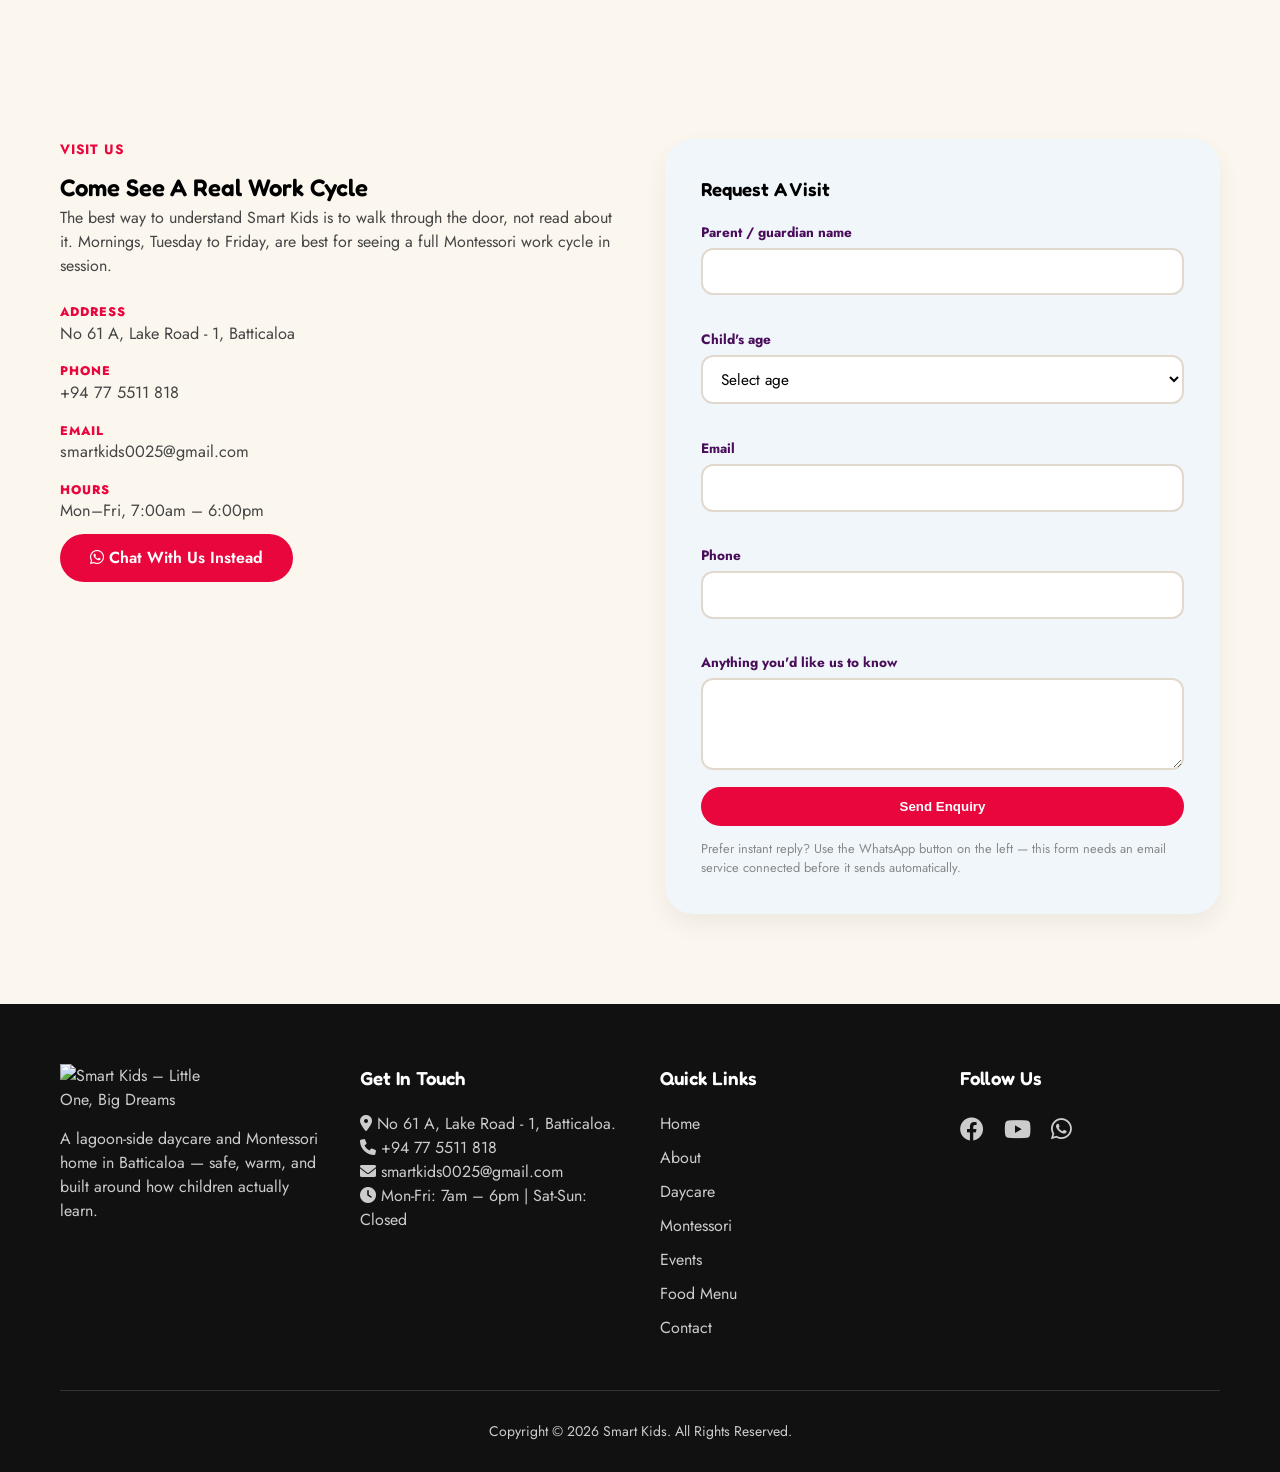
==== commit 33fdb066: "Update index.html" ====
--- a/index.html
+++ b/index.html
@@ -40,7 +40,7 @@
 ═══════════════════════════════════════════ -->
 <div class="top-bar">
   <div class="container">
-    <div><i class="fas fa-envelope icon-lift" aria-hidden="true"></i> Email: <a href="mailto:info@smartkids.org.lk">info@smartkids.org.lk</a></div>
+    <div><i class="fas fa-envelope icon-lift" aria-hidden="true"></i> Email: <a href="mailto:smartkids0025@gmail.com">smartkids0025@gmail.com</a></div>
     <div><i class="fas fa-phone-alt icon-lift" aria-hidden="true"></i> Phone: <a href="https://wa.me/94775511818" target="_blank" rel="noopener">+94 77 5511 818</a></div>
     <div><i class="fas fa-clock icon-lift" aria-hidden="true"></i> Mon-Fri: 7:00am – 6:00pm | Sat-Sun: Closed</div>
   </div>
@@ -165,7 +165,7 @@
 <section id="about" class="about">
   <div class="container about-grid">
     <div class="about-img img-hover reveal-left">
-      <img src="https://smartkids.org.lk/wp-content/uploads/2026/04/DSC04746-scaled.jpg" alt="Children playing together at Smart Kids">
+      <img src="https://smartkids25.vercel.app/slider3.jpg" alt="Children playing together at Smart Kids">
       <div class="img-overlay"><i class="fas fa-play-circle" aria-hidden="true"></i></div>
     </div>
     <div class="about-content reveal-right">
@@ -254,17 +254,17 @@
     </div>
     <div class="class-grid stagger-children">
       <div class="class-item">
-        <div class="img-hover"><img src="https://smartkids.org.lk/wp-content/uploads/2023/09/2-360x306.jpg" alt="Child playing chess" loading="lazy"><div class="img-overlay"><i class="fas fa-chess-king" aria-hidden="true"></i></div></div>
+        <div class="img-hover"><img src="https://premierchessacademy.com/wp-content/uploads/2025/12/Chess-Class-1.jpg" alt="Child playing chess" loading="lazy"><div class="img-overlay"><i class="fas fa-chess-king" aria-hidden="true"></i></div></div>
         <div class="class-info"><h3>♟️ Chess Class</h3><p>Age 4-10 years | 20 seats</p><p class="price">Rs. 3000 / month</p>
         <a href="https://wa.me/94775511818?text=Hi%2C%20I%27d%20like%20to%20enquire%20about%20the%20Chess%20Class" class="btn-outline btn" style="padding:6px 18px;" target="_blank" rel="noopener">Enquire</a></div>
       </div>
       <div class="class-item">
-        <div class="img-hover"><img src="https://smartkids.org.lk/wp-content/uploads/2023/09/3-360x306.jpg" alt="Child practicing elocution" loading="lazy"><div class="img-overlay"><i class="fas fa-microphone" aria-hidden="true"></i></div></div>
+        <div class="img-hover"><img src="https://elocutionkids.com/wp-content/uploads/2015/04/elocutionkidslogo.png" alt="Child practicing elocution" loading="lazy"><div class="img-overlay"><i class="fas fa-microphone" aria-hidden="true"></i></div></div>
         <div class="class-info"><h3>🎤 Elocution Class</h3><p>Age 5-10 years | 25 seats</p><p class="price">Rs. 1200 / month</p>
         <a href="https://wa.me/94775511818?text=Hi%2C%20I%27d%20like%20to%20enquire%20about%20the%20Elocution%20Class" class="btn-outline btn" style="padding:6px 18px;" target="_blank" rel="noopener">Enquire</a></div>
       </div>
       <div class="class-item">
-        <div class="img-hover"><img src="https://smartkids.org.lk/wp-content/uploads/2023/09/4-360x306.jpg" alt="Child practicing handwriting" loading="lazy"><div class="img-overlay"><i class="fas fa-pen-fancy" aria-hidden="true"></i></div></div>
+        <div class="img-hover"><img src="https://www.upgradelearningcenter.com/wp-content/uploads/2020/01/AdobeStock_259656934-1024x684-1.jpeg" alt="Child practicing handwriting" loading="lazy"><div class="img-overlay"><i class="fas fa-pen-fancy" aria-hidden="true"></i></div></div>
         <div class="class-info"><h3>✍️ Writing Class</h3><p>English, Tamil & Sinhala | Age 3-6</p><p class="price">Rs. 1000 / month</p>
         <a href="https://wa.me/94775511818?text=Hi%2C%20I%27d%20like%20to%20enquire%20about%20the%20Writing%20Class" class="btn-outline btn" style="padding:6px 18px;" target="_blank" rel="noopener">Enquire</a></div>
       </div>
@@ -441,7 +441,7 @@
       <ul class="contact-list">
         <li><strong>Address</strong><span>No 61 A, Lake Road - 1, Batticaloa</span></li>
         <li><strong>Phone</strong><span><a href="tel:+94775511818">+94 77 5511 818</a></span></li>
-        <li><strong>Email</strong><span><a href="mailto:info@smartkids.org.lk">info@smartkids.org.lk</a></span></li>
+        <li><strong>Email</strong><span><a href="mailto:smartkids0025@gmail.com">smartkids0025@gmail.com</a></span></li>
         <li><strong>Hours</strong><span>Mon–Fri, 7:00am – 6:00pm</span></li>
       </ul>
       <a href="https://wa.me/94775511818?text=Hi%2C%20I%27d%20like%20to%20book%20a%20visit%20to%20Smart%20Kids" class="btn" target="_blank" rel="noopener" style="margin-top:10px;"><i class="fab fa-whatsapp" aria-hidden="true"></i> Chat With Us Instead</a>
@@ -499,7 +499,7 @@
         <h3>Get In Touch</h3>
         <p><i class="fas fa-map-marker-alt icon-color" aria-hidden="true"></i> No 61 A, Lake Road - 1, Batticaloa.</p>
         <p><i class="fas fa-phone icon-color" aria-hidden="true"></i> <a href="tel:+94775511818">+94 77 5511 818</a></p>
-        <p><i class="fas fa-envelope icon-color" aria-hidden="true"></i> <a href="mailto:info@smartkids.org.lk">info@smartkids.org.lk</a></p>
+        <p><i class="fas fa-envelope icon-color" aria-hidden="true"></i> <a href="mailto:smartkids0025@gmail.com">smartkids0025@gmail.com</a></p>
         <p><i class="fas fa-clock icon-color" aria-hidden="true"></i> Mon-Fri: 7am – 6pm | Sat-Sun: Closed</p>
       </div>
       <div>
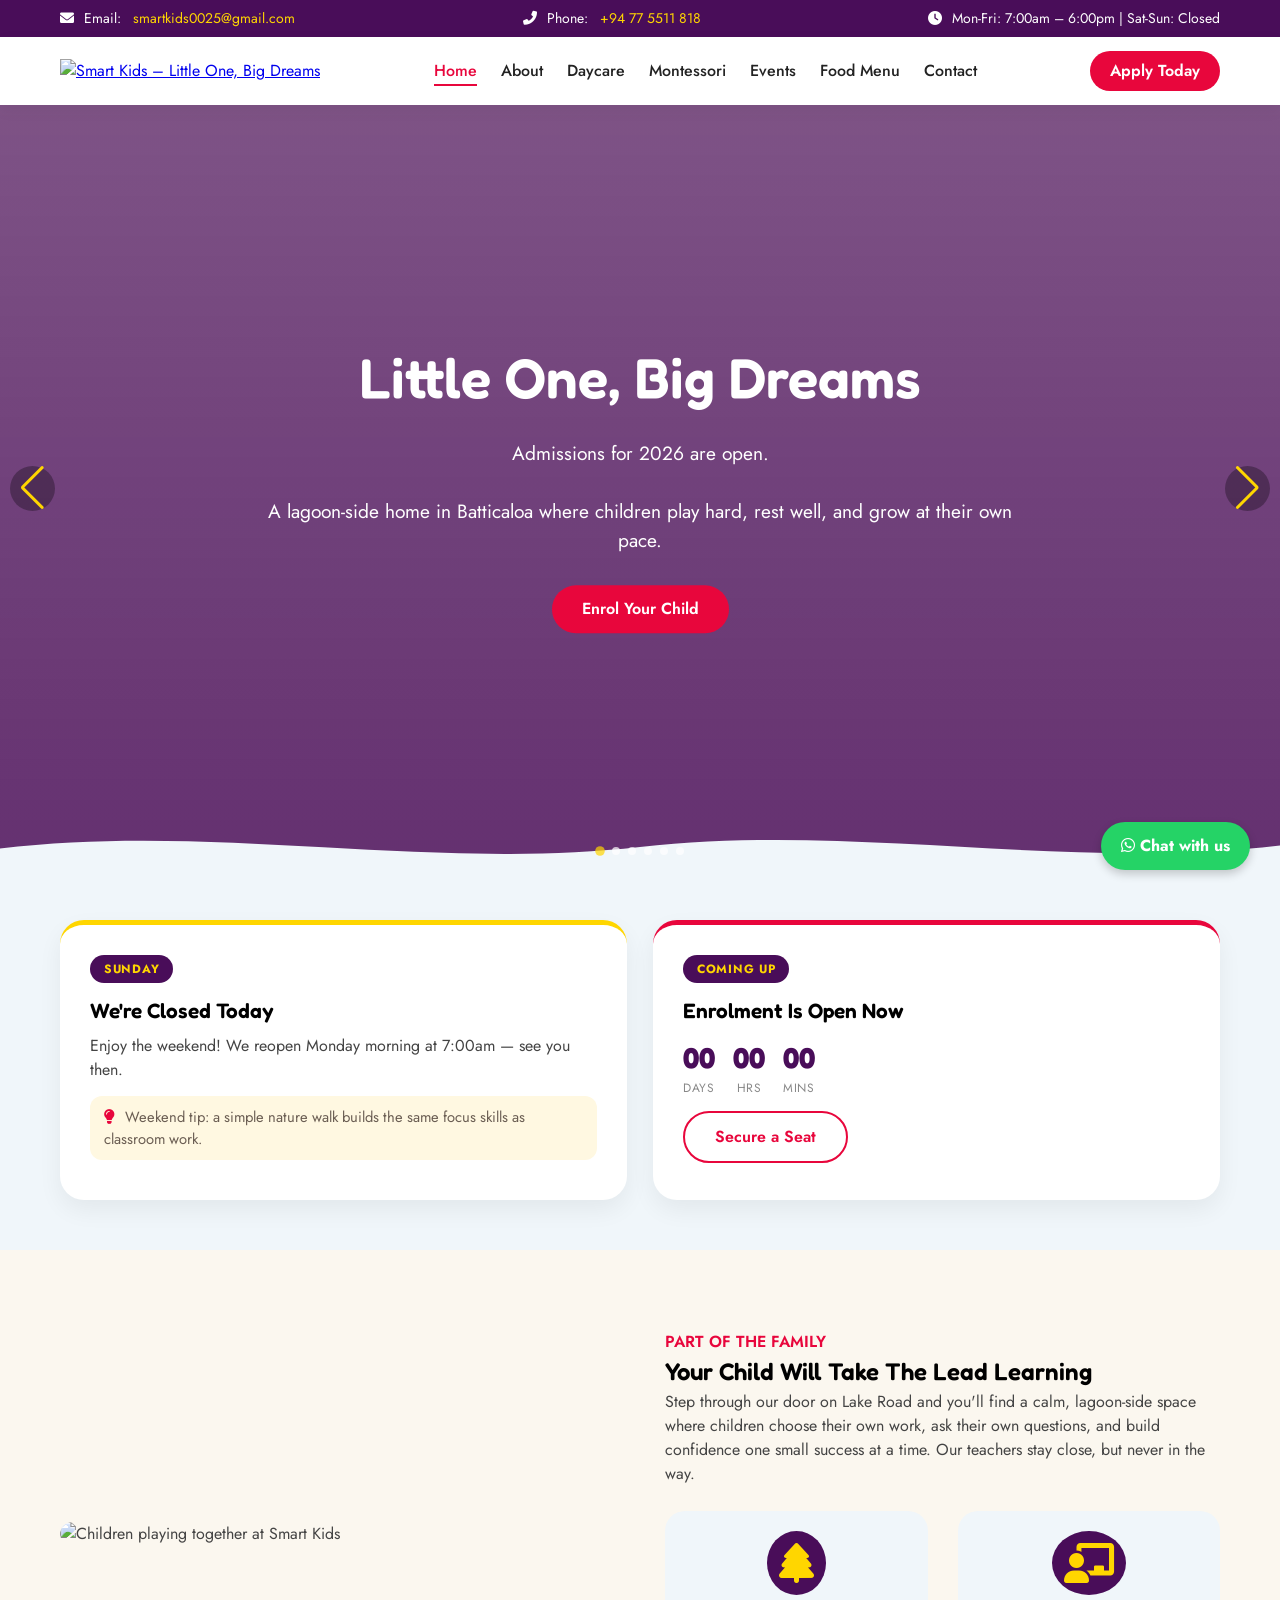
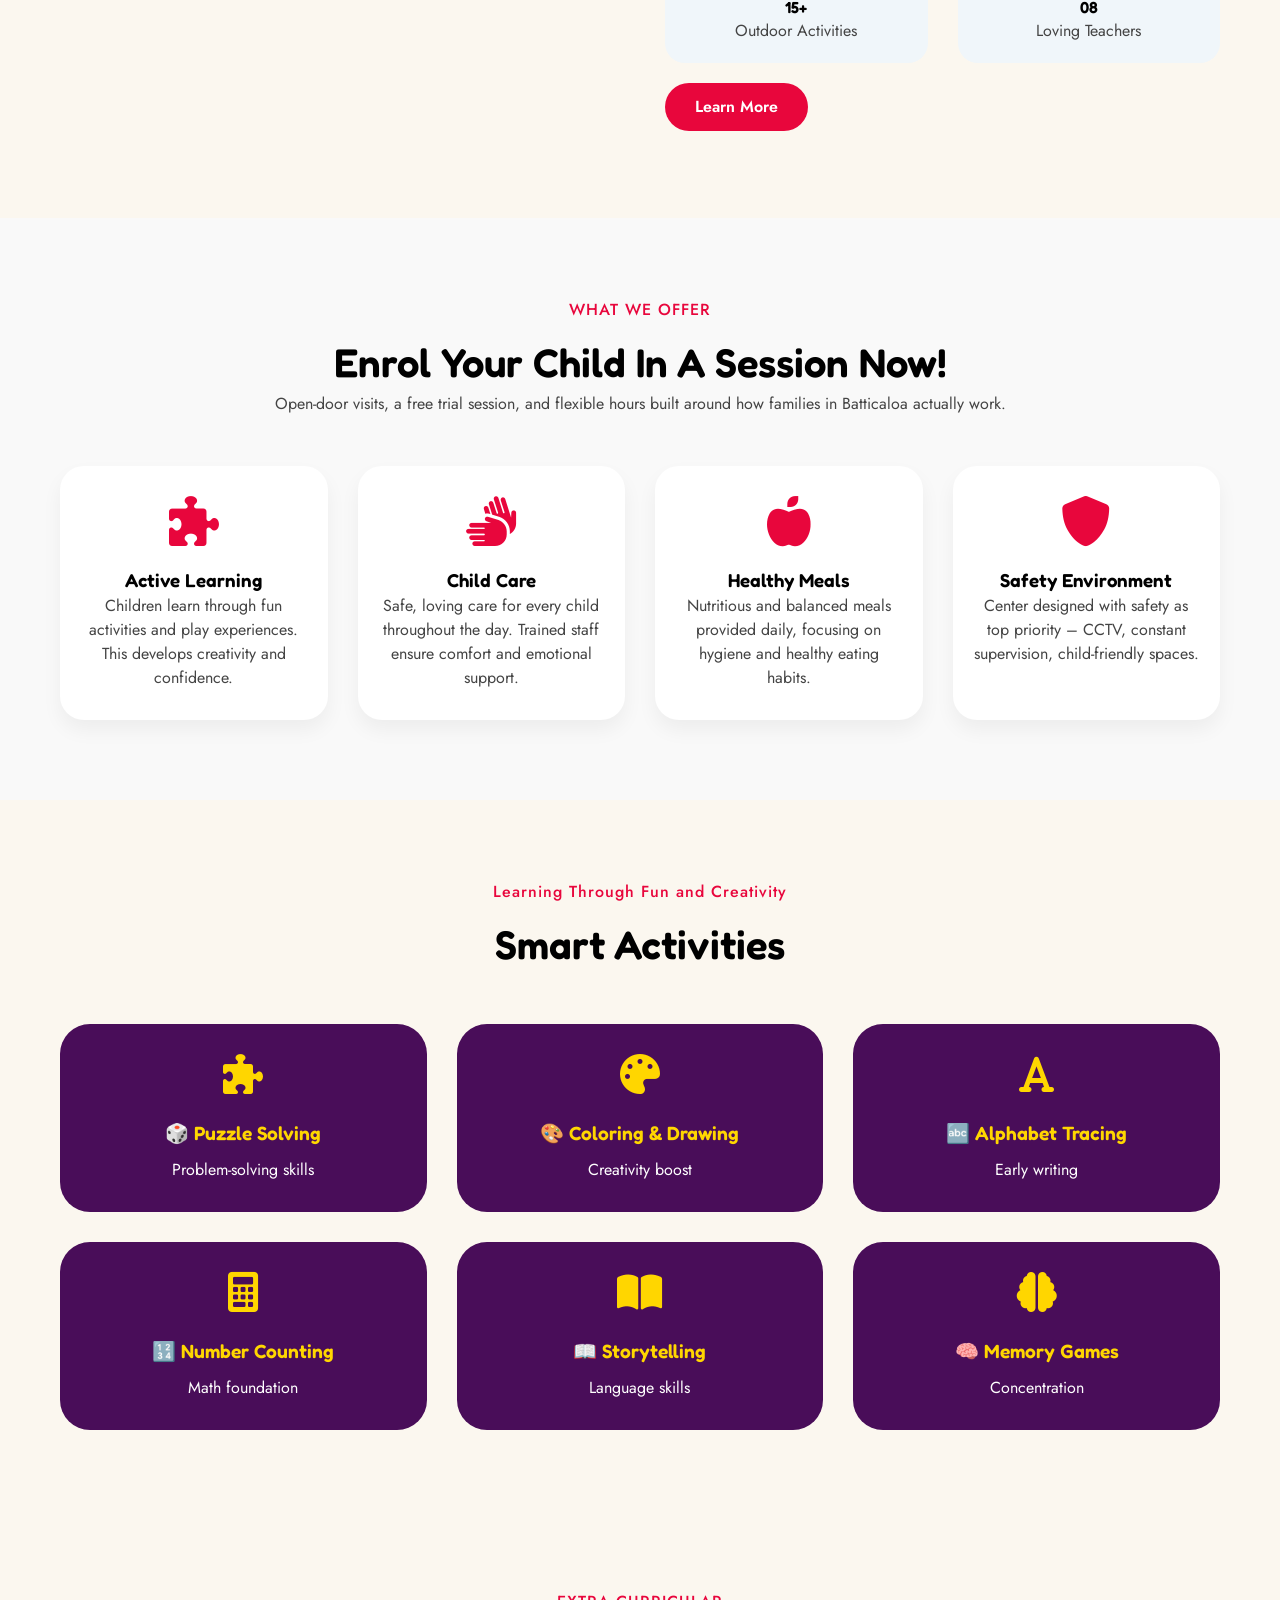
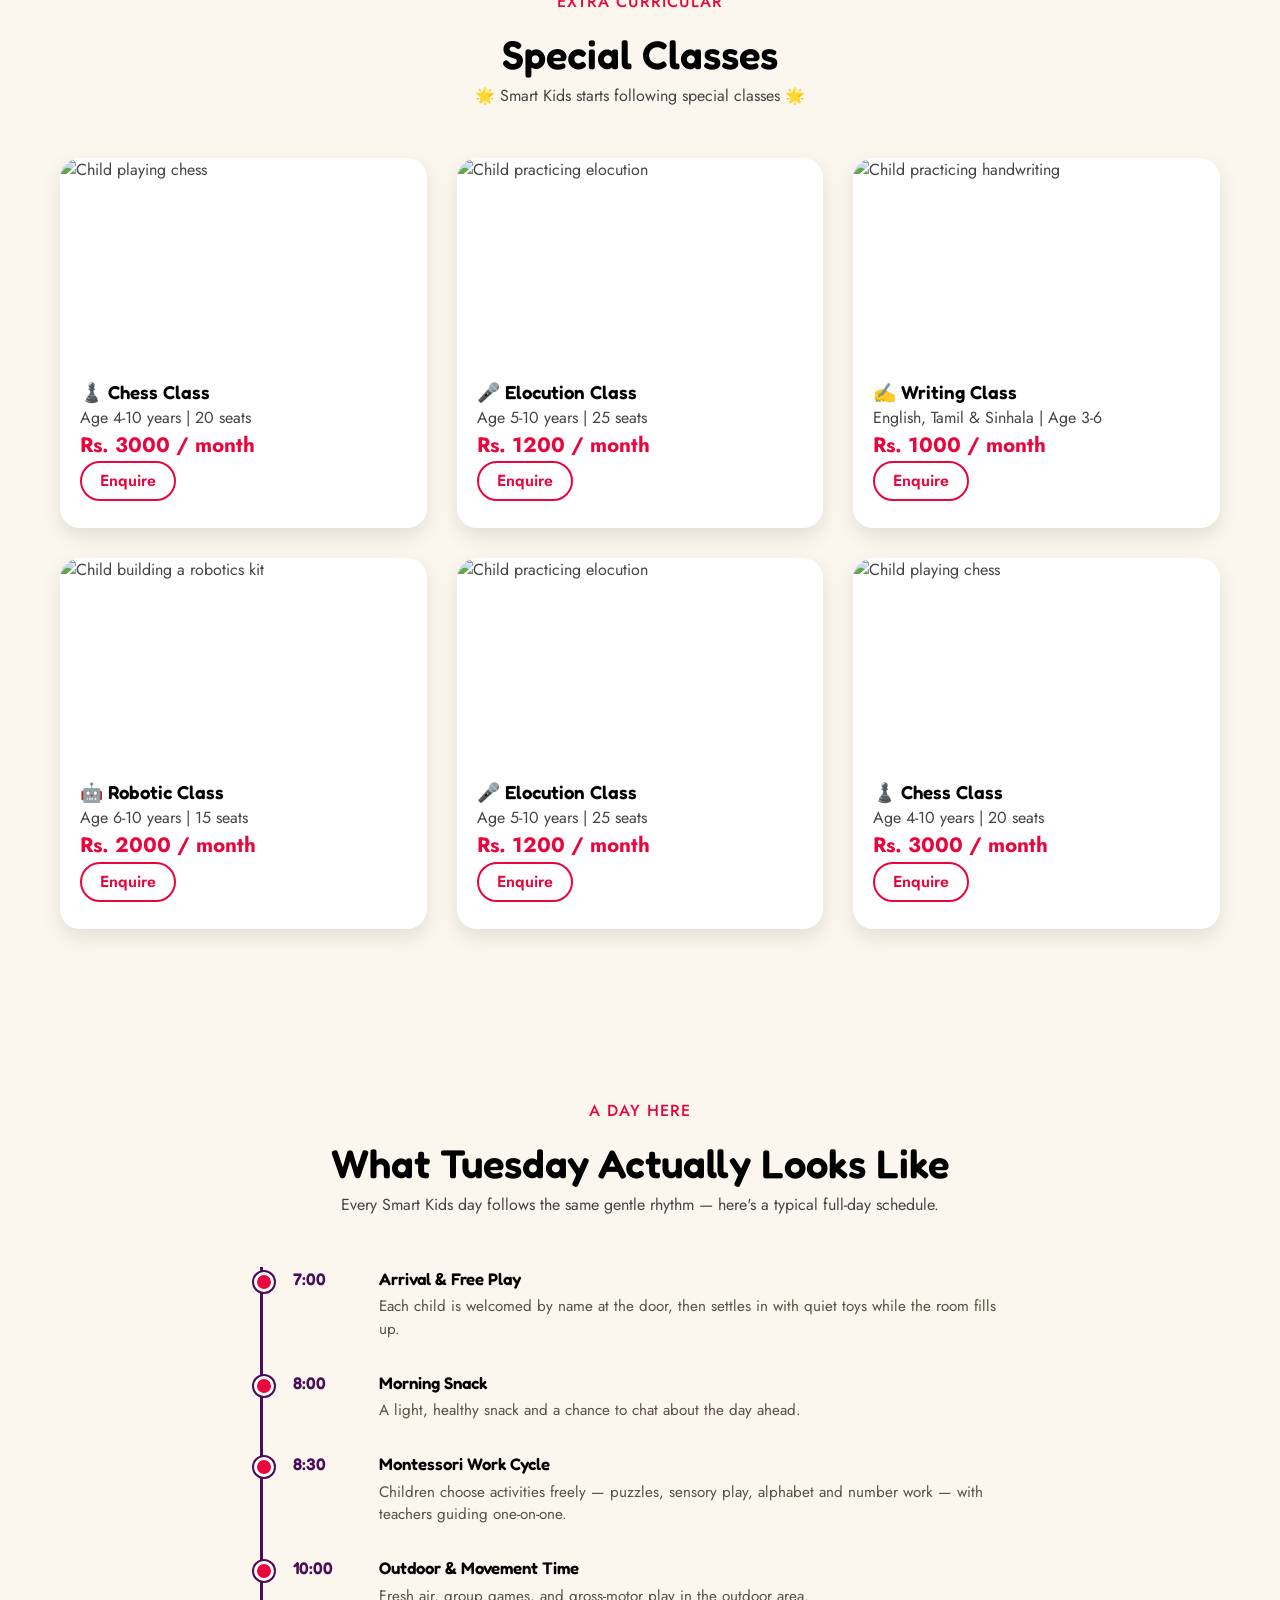
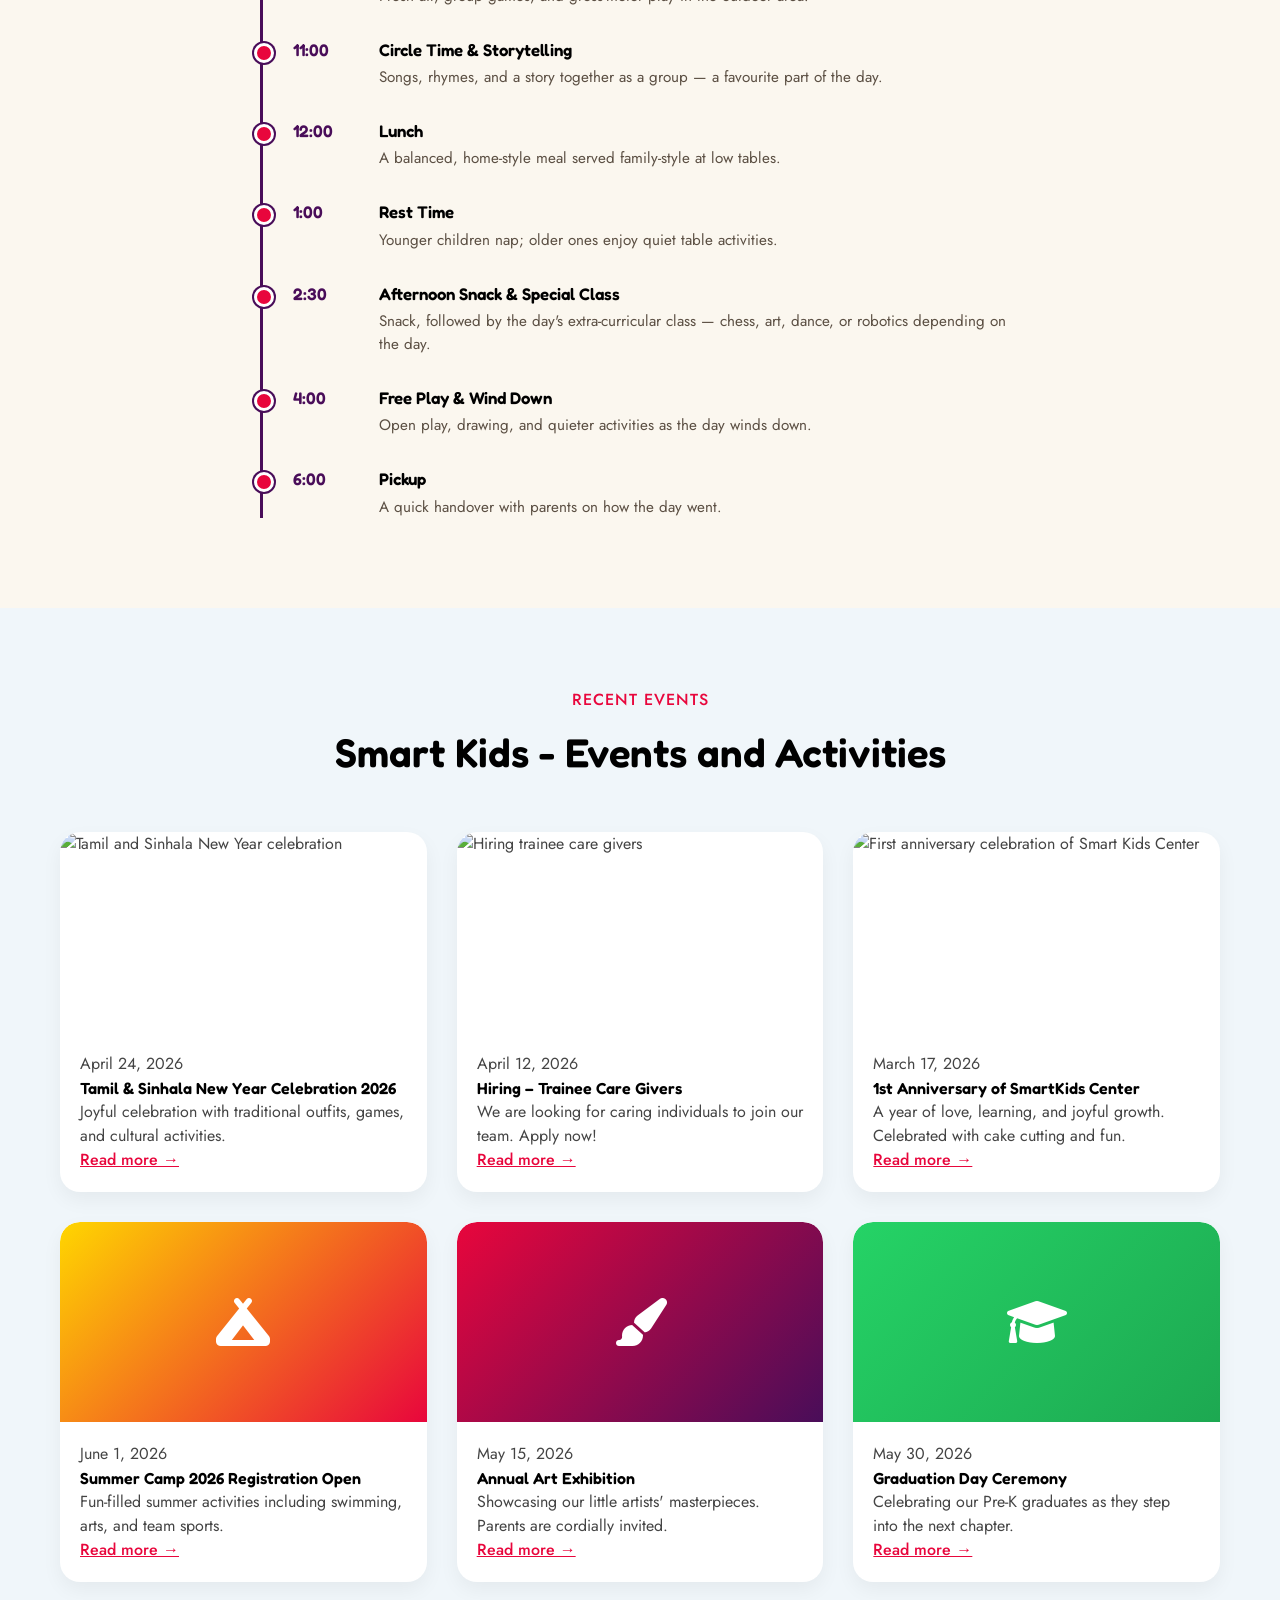
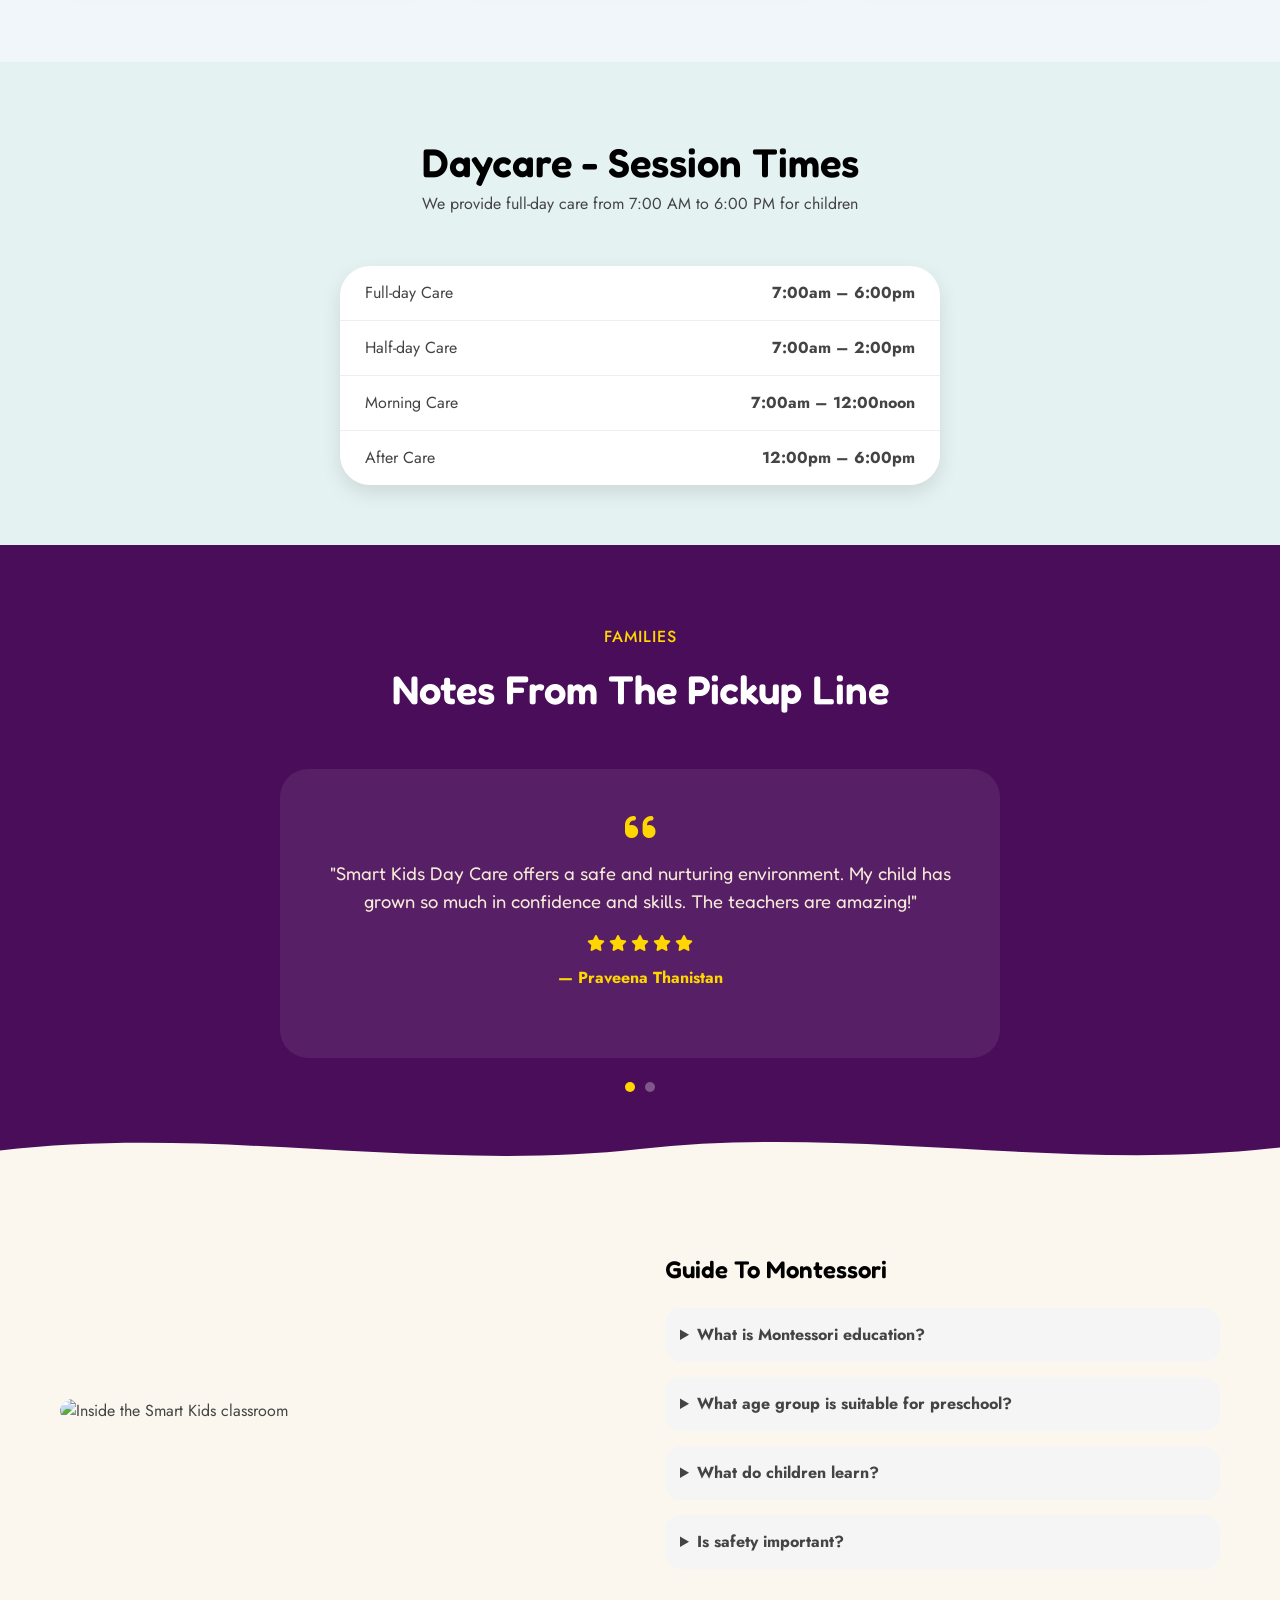
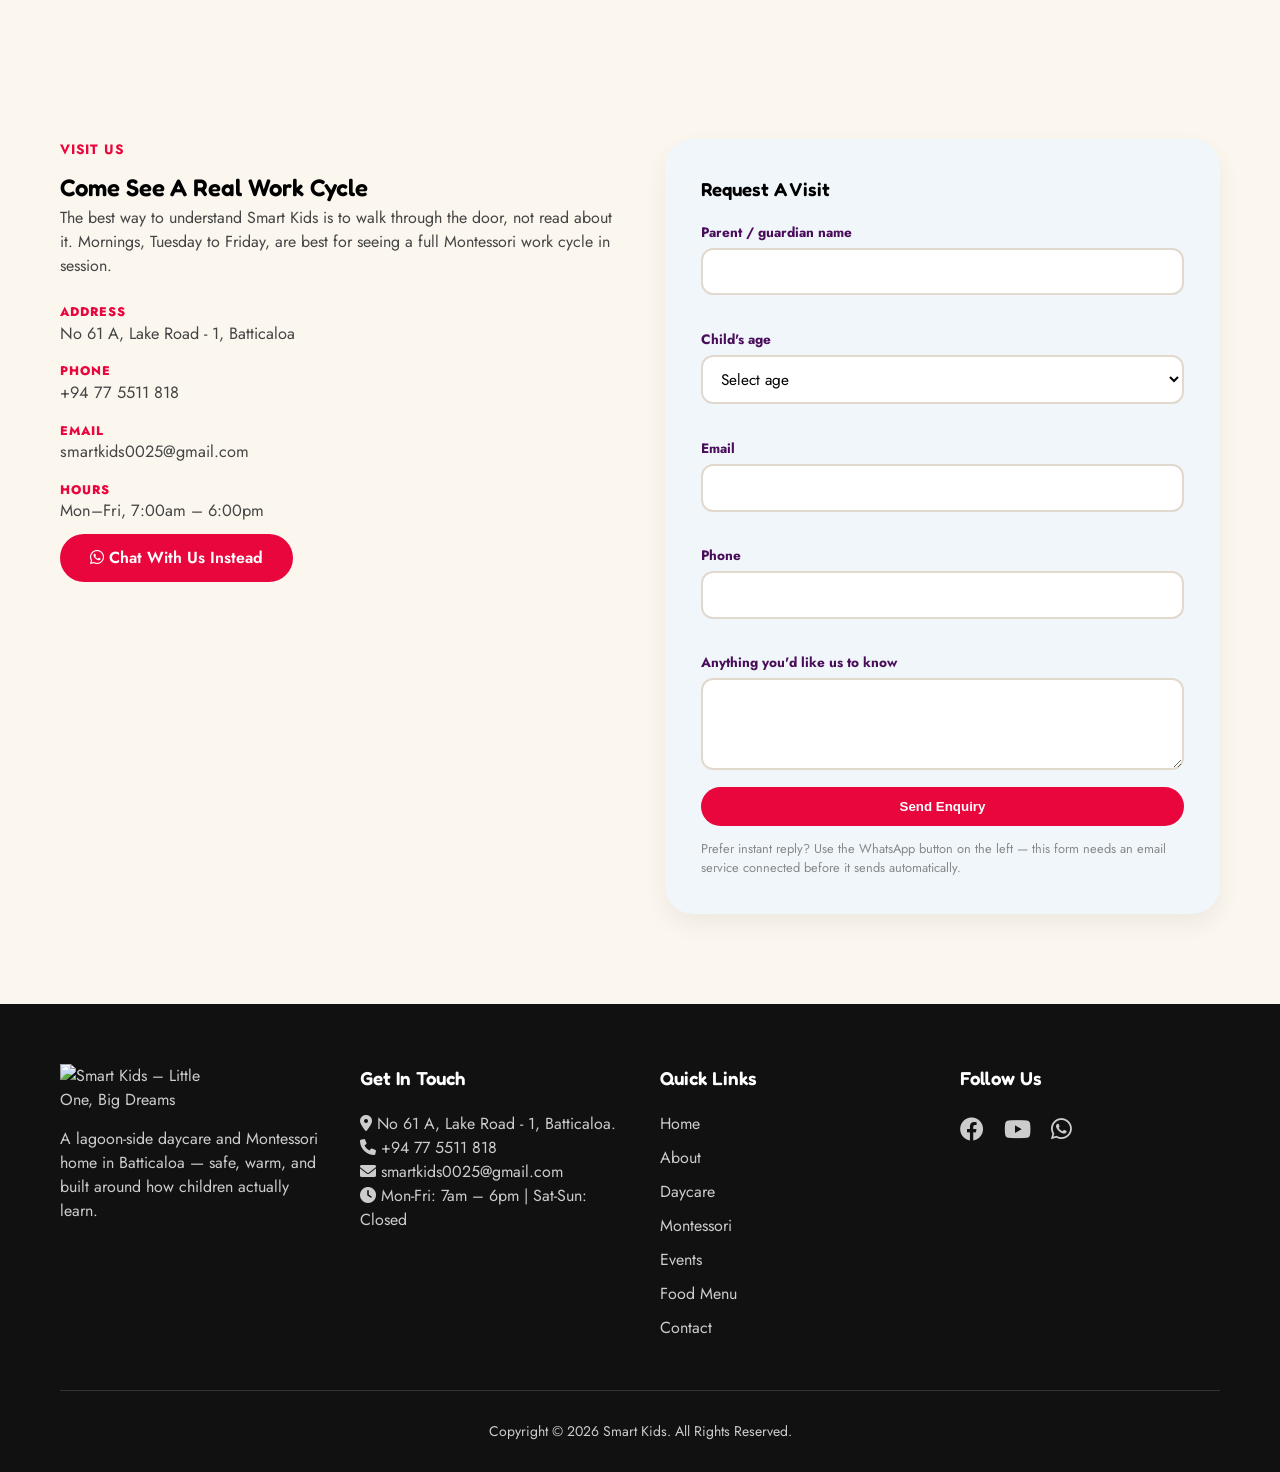
==== commit 45a8c507: "Update class images and details in index.html" ====
--- a/index.html
+++ b/index.html
@@ -269,19 +269,19 @@
         <a href="https://wa.me/94775511818?text=Hi%2C%20I%27d%20like%20to%20enquire%20about%20the%20Writing%20Class" class="btn-outline btn" style="padding:6px 18px;" target="_blank" rel="noopener">Enquire</a></div>
       </div>
       <div class="class-item">
-        <div class="img-hover"><img src="https://smartkids.org.lk/wp-content/uploads/2023/09/5-360x306.jpg" alt="Child building a robotics kit" loading="lazy"><div class="img-overlay"><i class="fas fa-robot" aria-hidden="true"></i></div></div>
+        <div class="img-hover"><img src="https://systechgroup.in/wp-content/uploads/2023/04/IMG_20190330_193011-1000x563.jpg" alt="Child building a robotics kit" loading="lazy"><div class="img-overlay"><i class="fas fa-robot" aria-hidden="true"></i></div></div>
         <div class="class-info"><h3>🤖 Robotic Class</h3><p>Age 6-10 years | 15 seats</p><p class="price">Rs. 2000 / month</p>
         <a href="https://wa.me/94775511818?text=Hi%2C%20I%27d%20like%20to%20enquire%20about%20the%20Robotic%20Class" class="btn-outline btn" style="padding:6px 18px;" target="_blank" rel="noopener">Enquire</a></div>
       </div>
       <div class="class-item">
-        <div class="img-hover"><img src="https://smartkids.org.lk/wp-content/uploads/2023/09/3-360x306.jpg" alt="Children in a dance class" loading="lazy"><div class="img-overlay"><i class="fas fa-music" aria-hidden="true"></i></div></div>
-        <div class="class-info"><h3>💃 Dance & Movement</h3><p>Age 3-8 years | 20 seats</p><p class="price">Rs. 1500 / month</p>
-        <a href="https://wa.me/94775511818?text=Hi%2C%20I%27d%20like%20to%20enquire%20about%20the%20Dance%20%26%20Movement%20Class" class="btn-outline btn" style="padding:6px 18px;" target="_blank" rel="noopener">Enquire</a></div>
+        <div class="img-hover"><img src="https://elocutionkids.com/wp-content/uploads/2015/04/elocutionkidslogo.png" alt="Child practicing elocution" loading="lazy"><div class="img-overlay"><i class="fas fa-microphone" aria-hidden="true"></i></div></div>
+        <div class="class-info"><h3>🎤 Elocution Class</h3><p>Age 5-10 years | 25 seats</p><p class="price">Rs. 1200 / month</p>
+        <a href="https://wa.me/94775511818?text=Hi%2C%20I%27d%20like%20to%20enquire%20about%20the%20Elocution%20Class" class="btn-outline btn" style="padding:6px 18px;" target="_blank" rel="noopener">Enquire</a></div>
       </div>
       <div class="class-item">
-        <div class="img-hover"><img src="https://smartkids.org.lk/wp-content/uploads/2023/09/4-360x306.jpg" alt="Children doing creative art" loading="lazy"><div class="img-overlay"><i class="fas fa-paint-brush" aria-hidden="true"></i></div></div>
-        <div class="class-info"><h3>🎨 Creative Art</h3><p>Age 3-10 years | 15 seats</p><p class="price">Rs. 1200 / month</p>
-        <a href="https://wa.me/94775511818?text=Hi%2C%20I%27d%20like%20to%20enquire%20about%20the%20Creative%20Art%20Class" class="btn-outline btn" style="padding:6px 18px;" target="_blank" rel="noopener">Enquire</a></div>
+        <div class="img-hover"><img src="https://premierchessacademy.com/wp-content/uploads/2025/12/Chess-Class-1.jpg" alt="Child playing chess" loading="lazy"><div class="img-overlay"><i class="fas fa-chess-king" aria-hidden="true"></i></div></div>
+        <div class="class-info"><h3>♟️ Chess Class</h3><p>Age 4-10 years | 20 seats</p><p class="price">Rs. 3000 / month</p>
+        <a href="https://wa.me/94775511818?text=Hi%2C%20I%27d%20like%20to%20enquire%20about%20the%20Chess%20Class" class="btn-outline btn" style="padding:6px 18px;" target="_blank" rel="noopener">Enquire</a></div>
       </div>
     </div>
   </div>
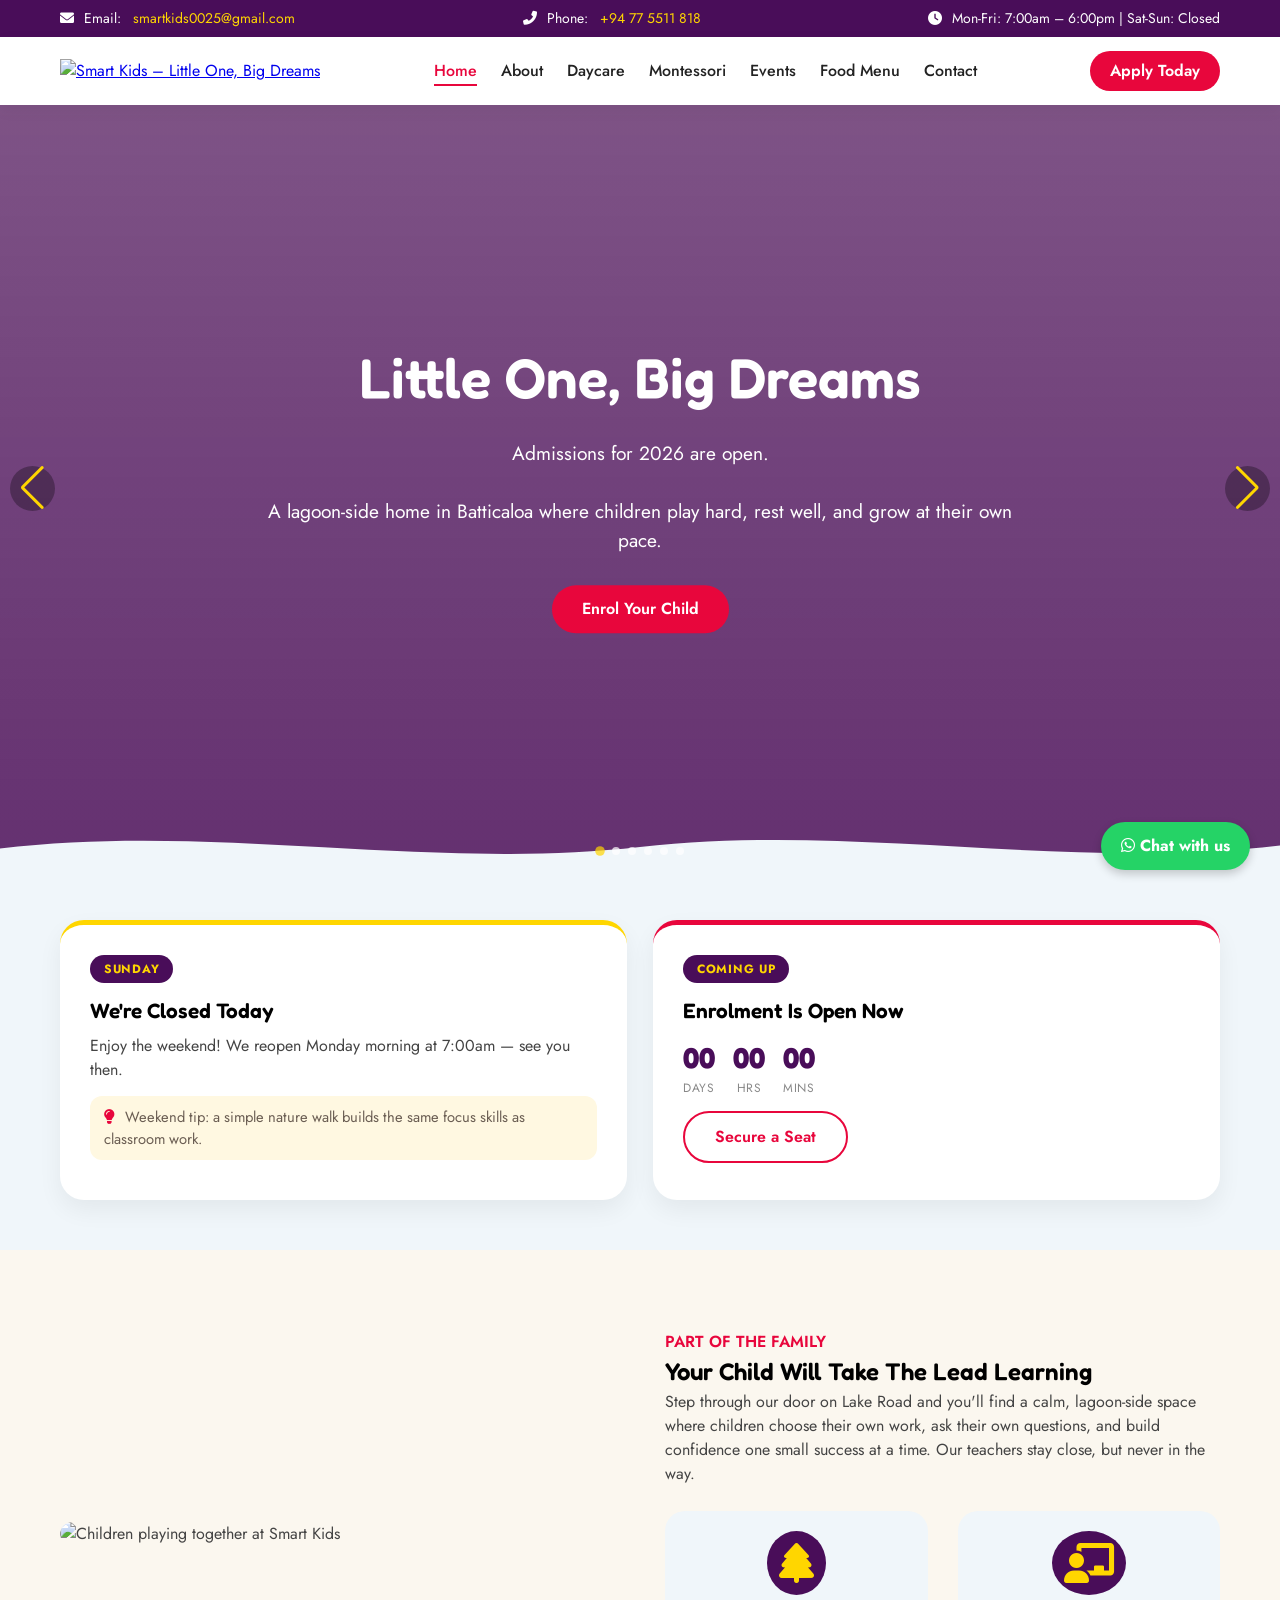
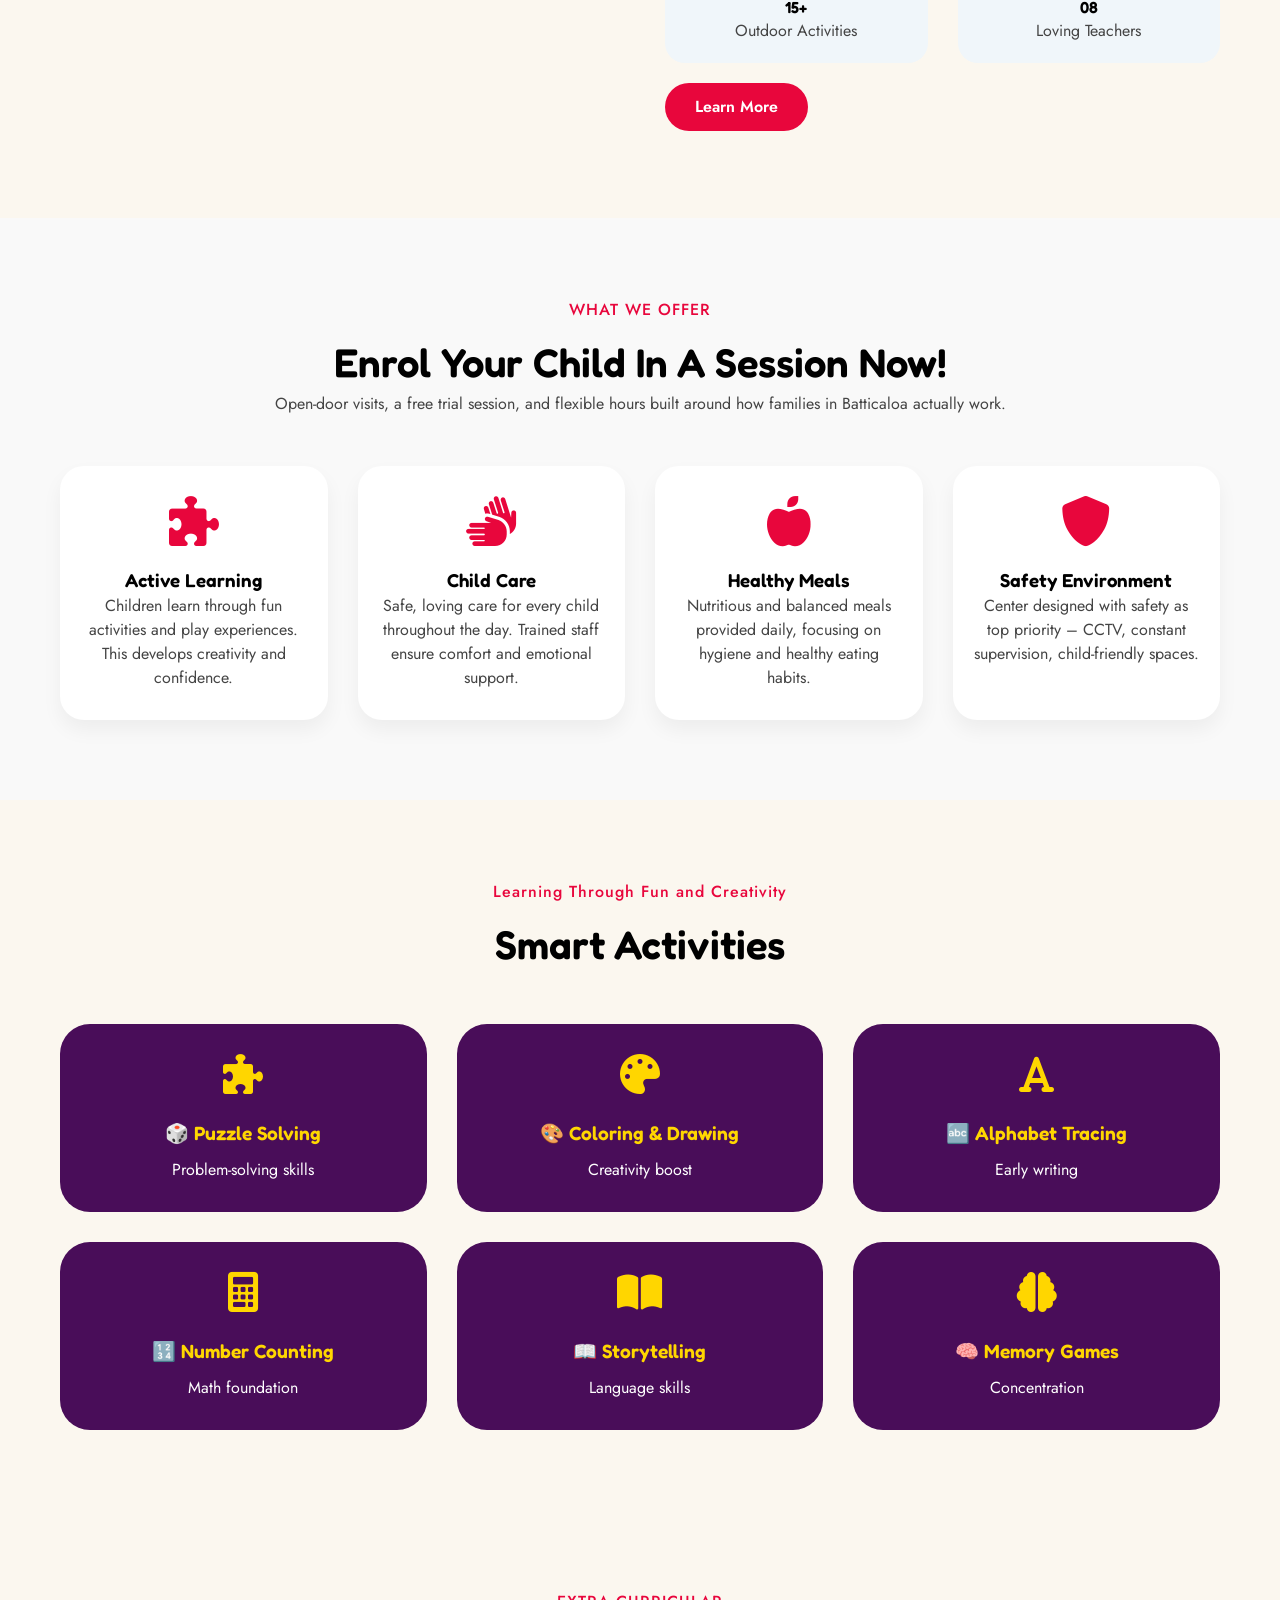
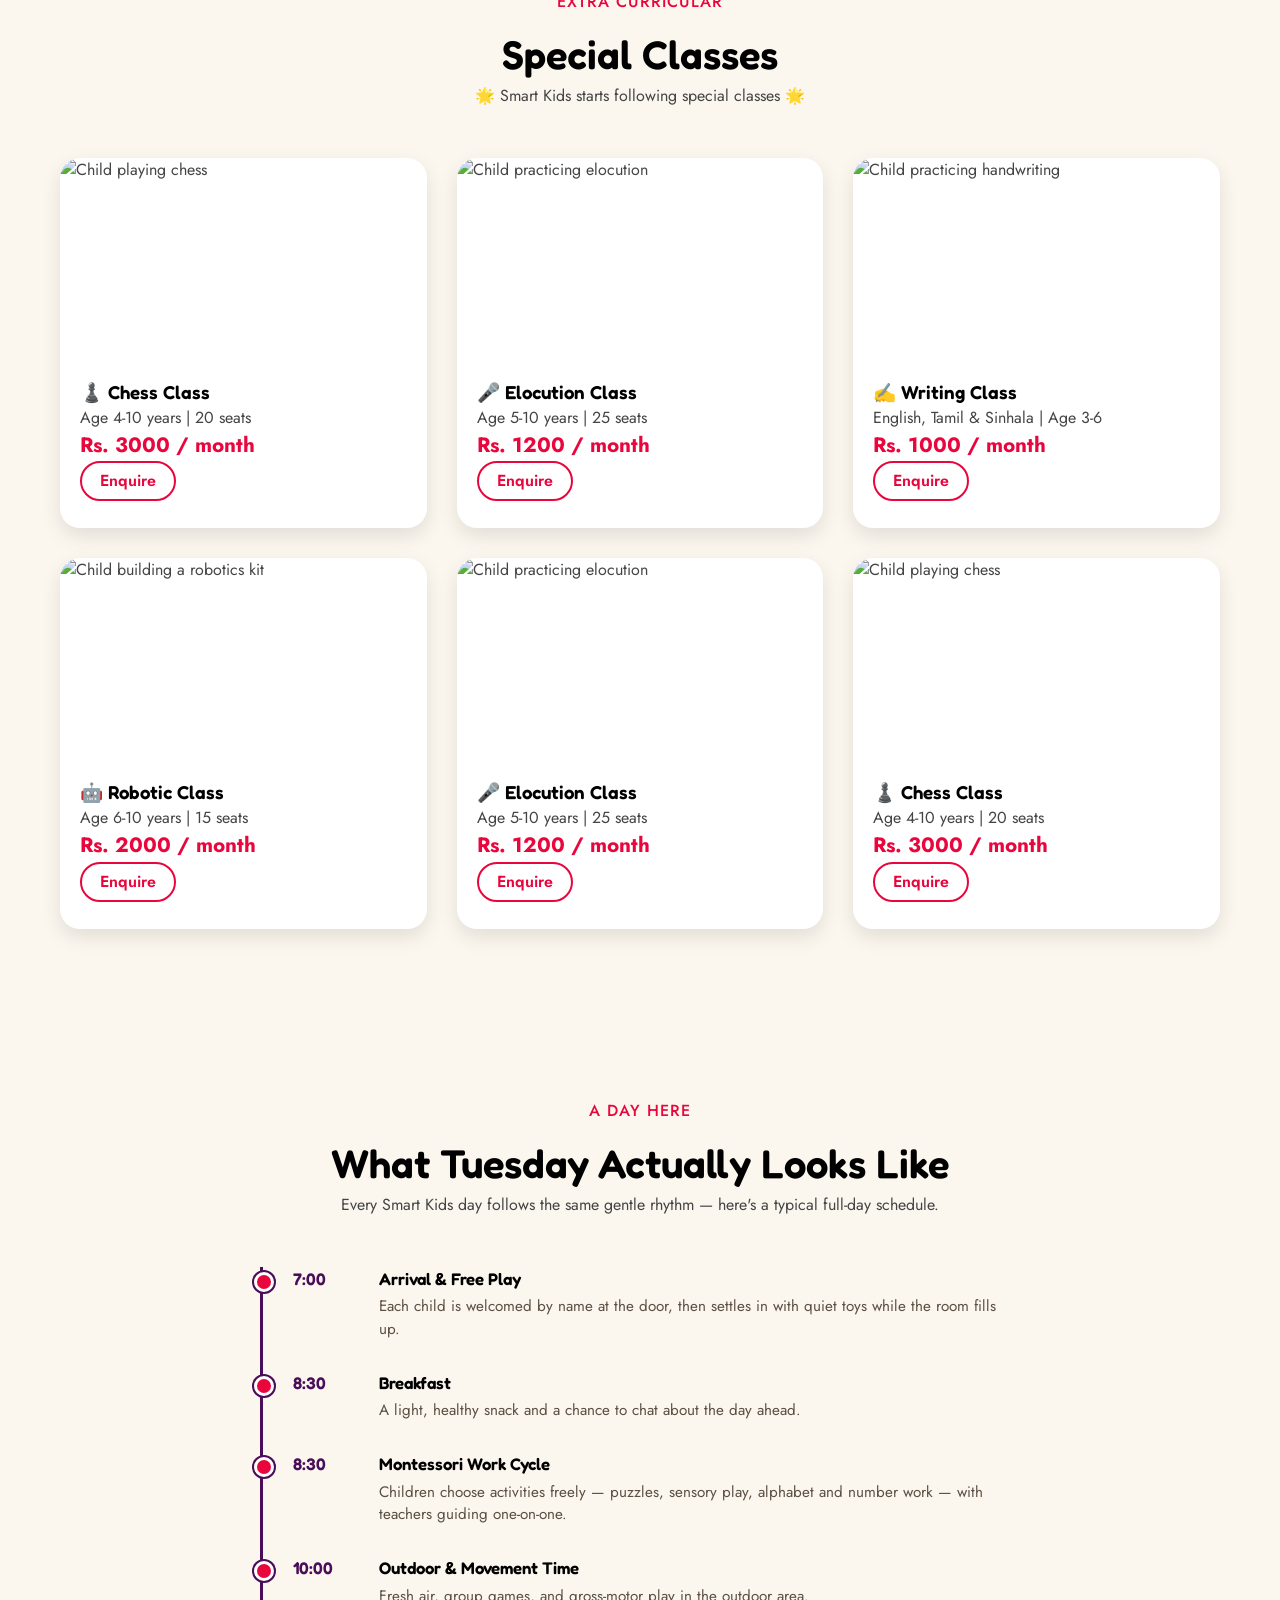
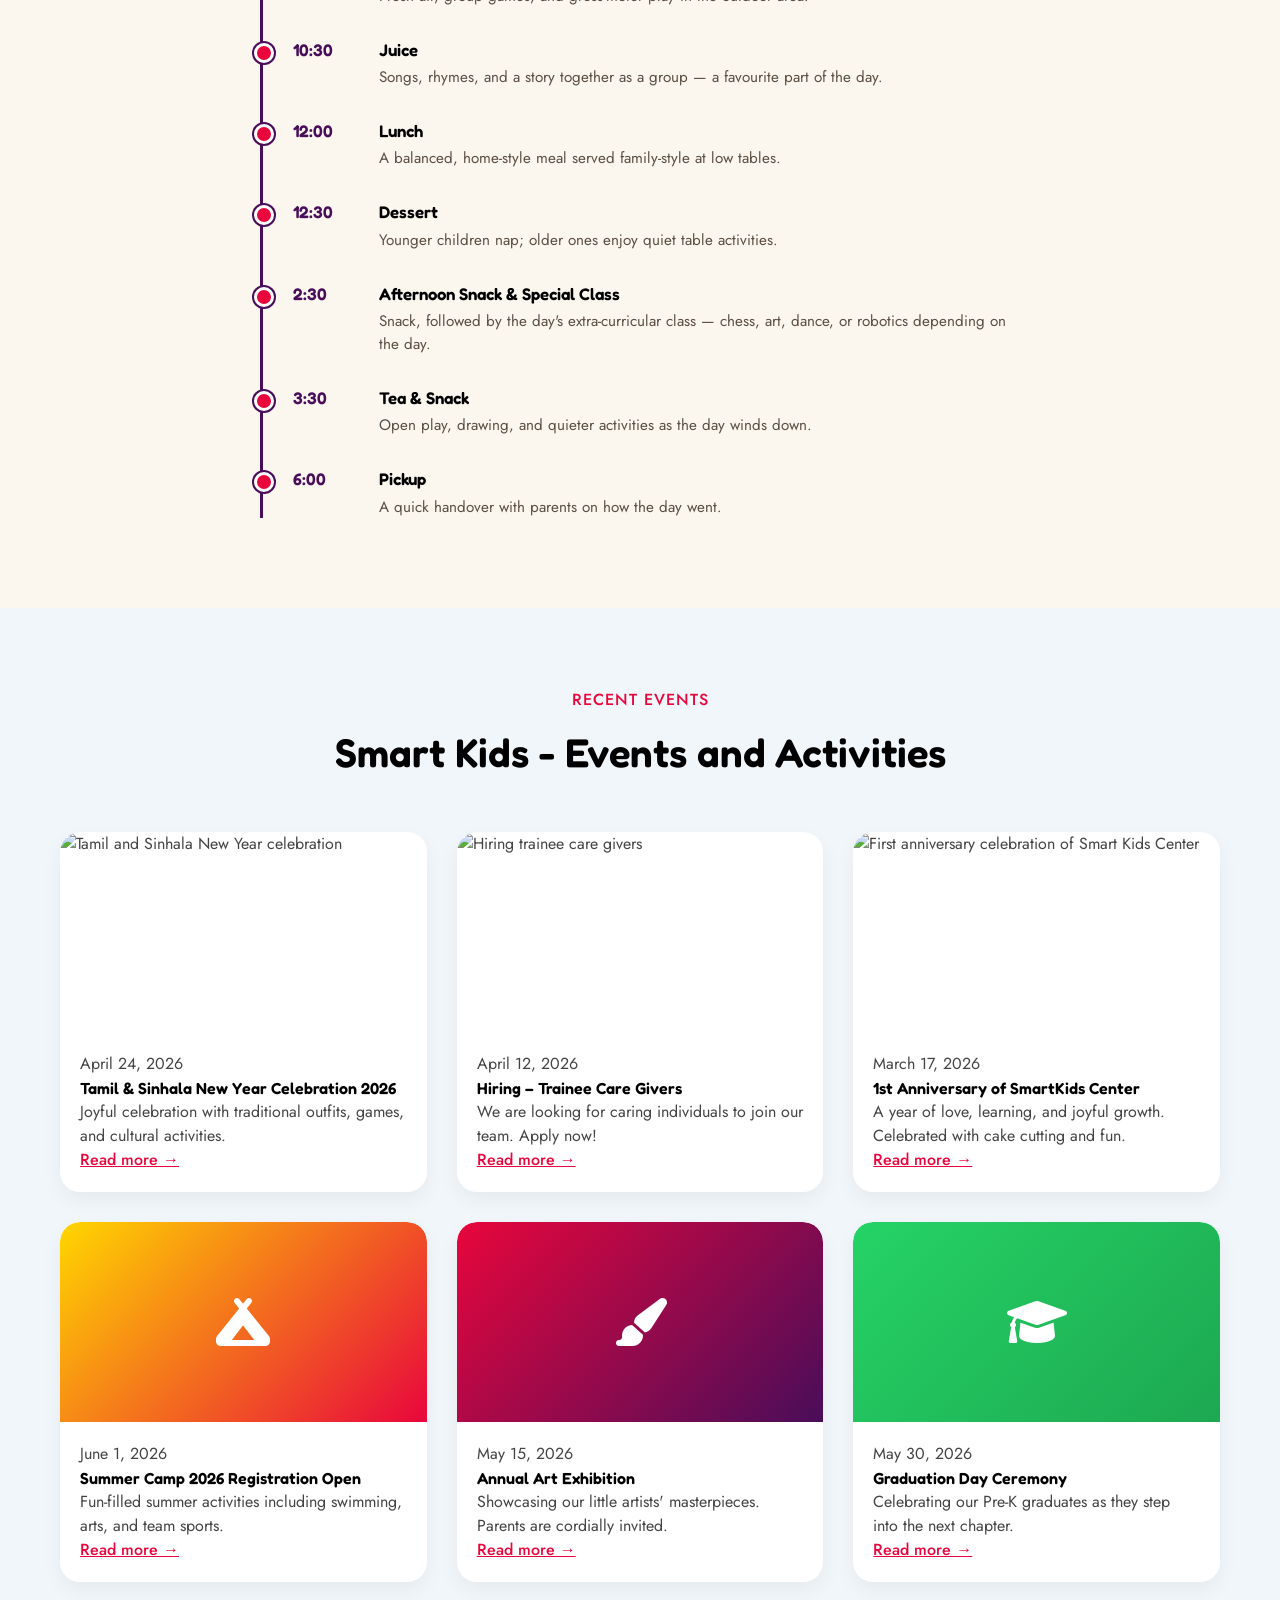
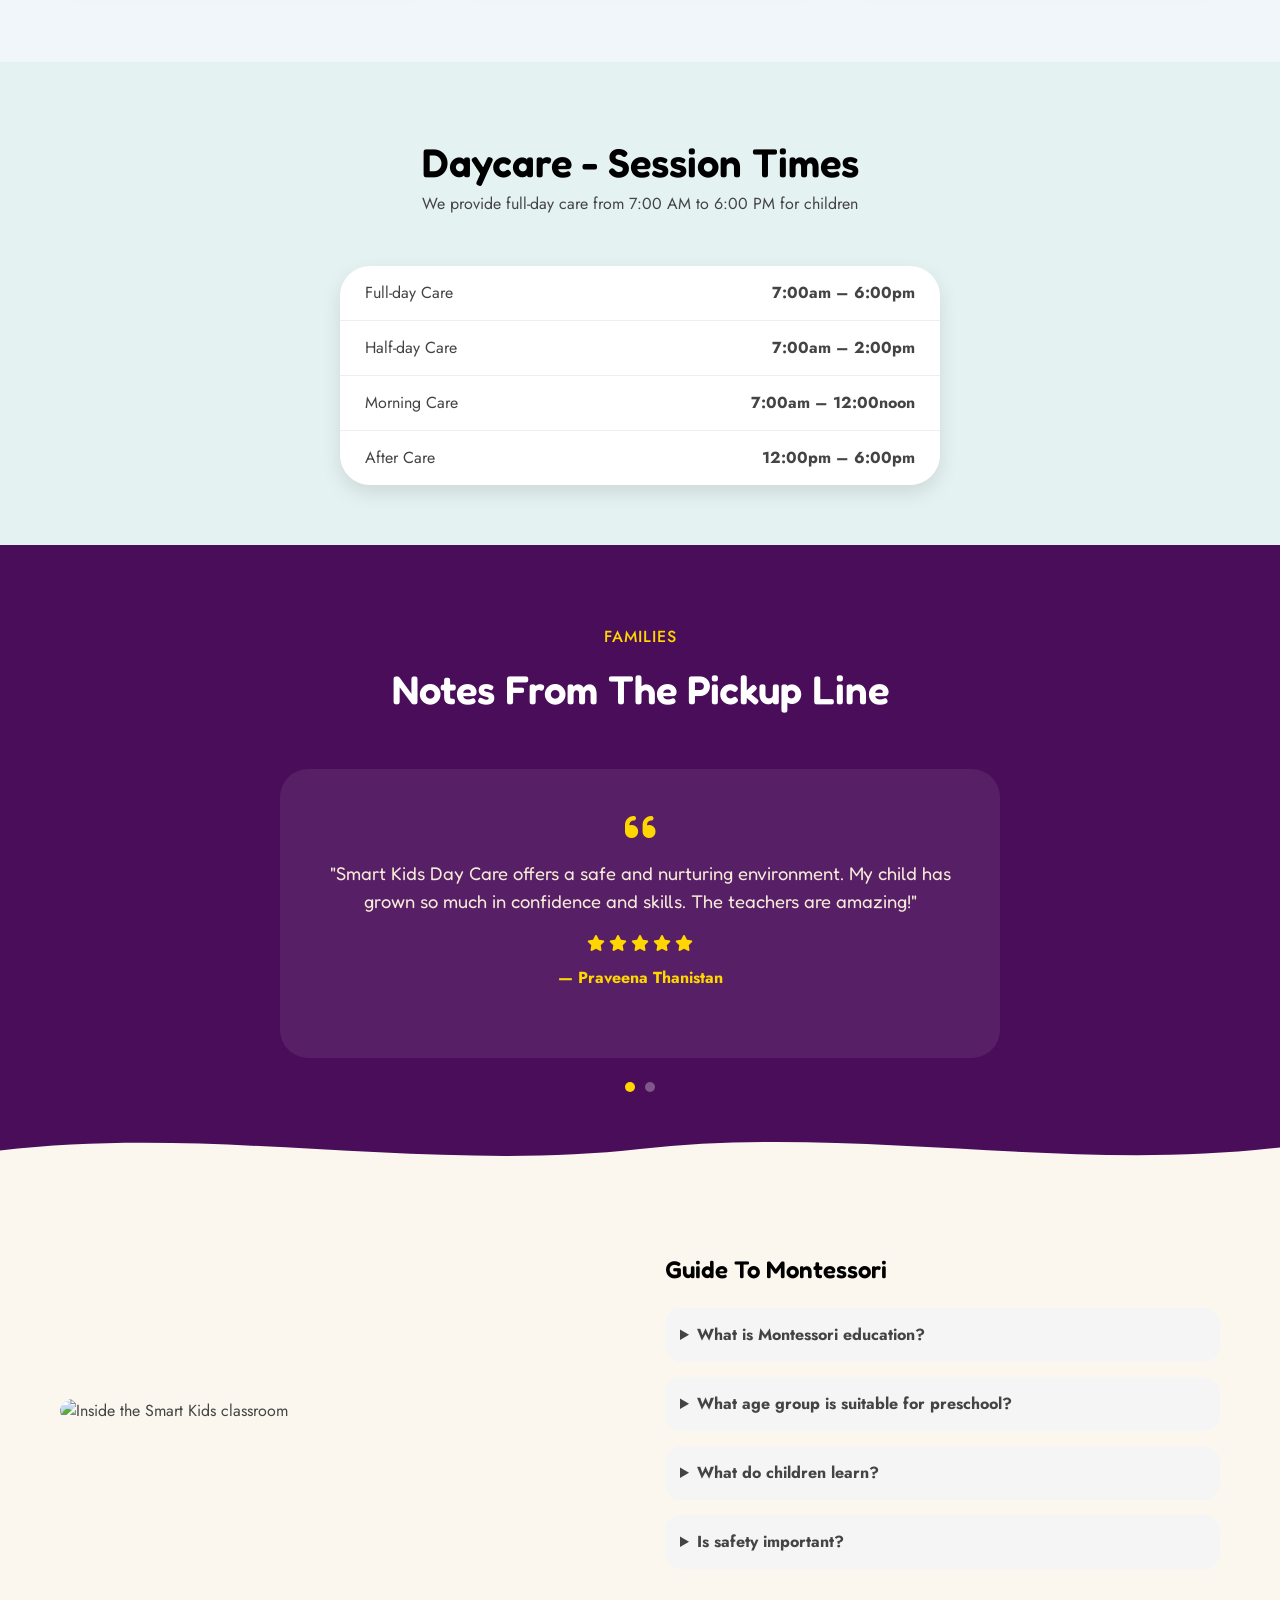
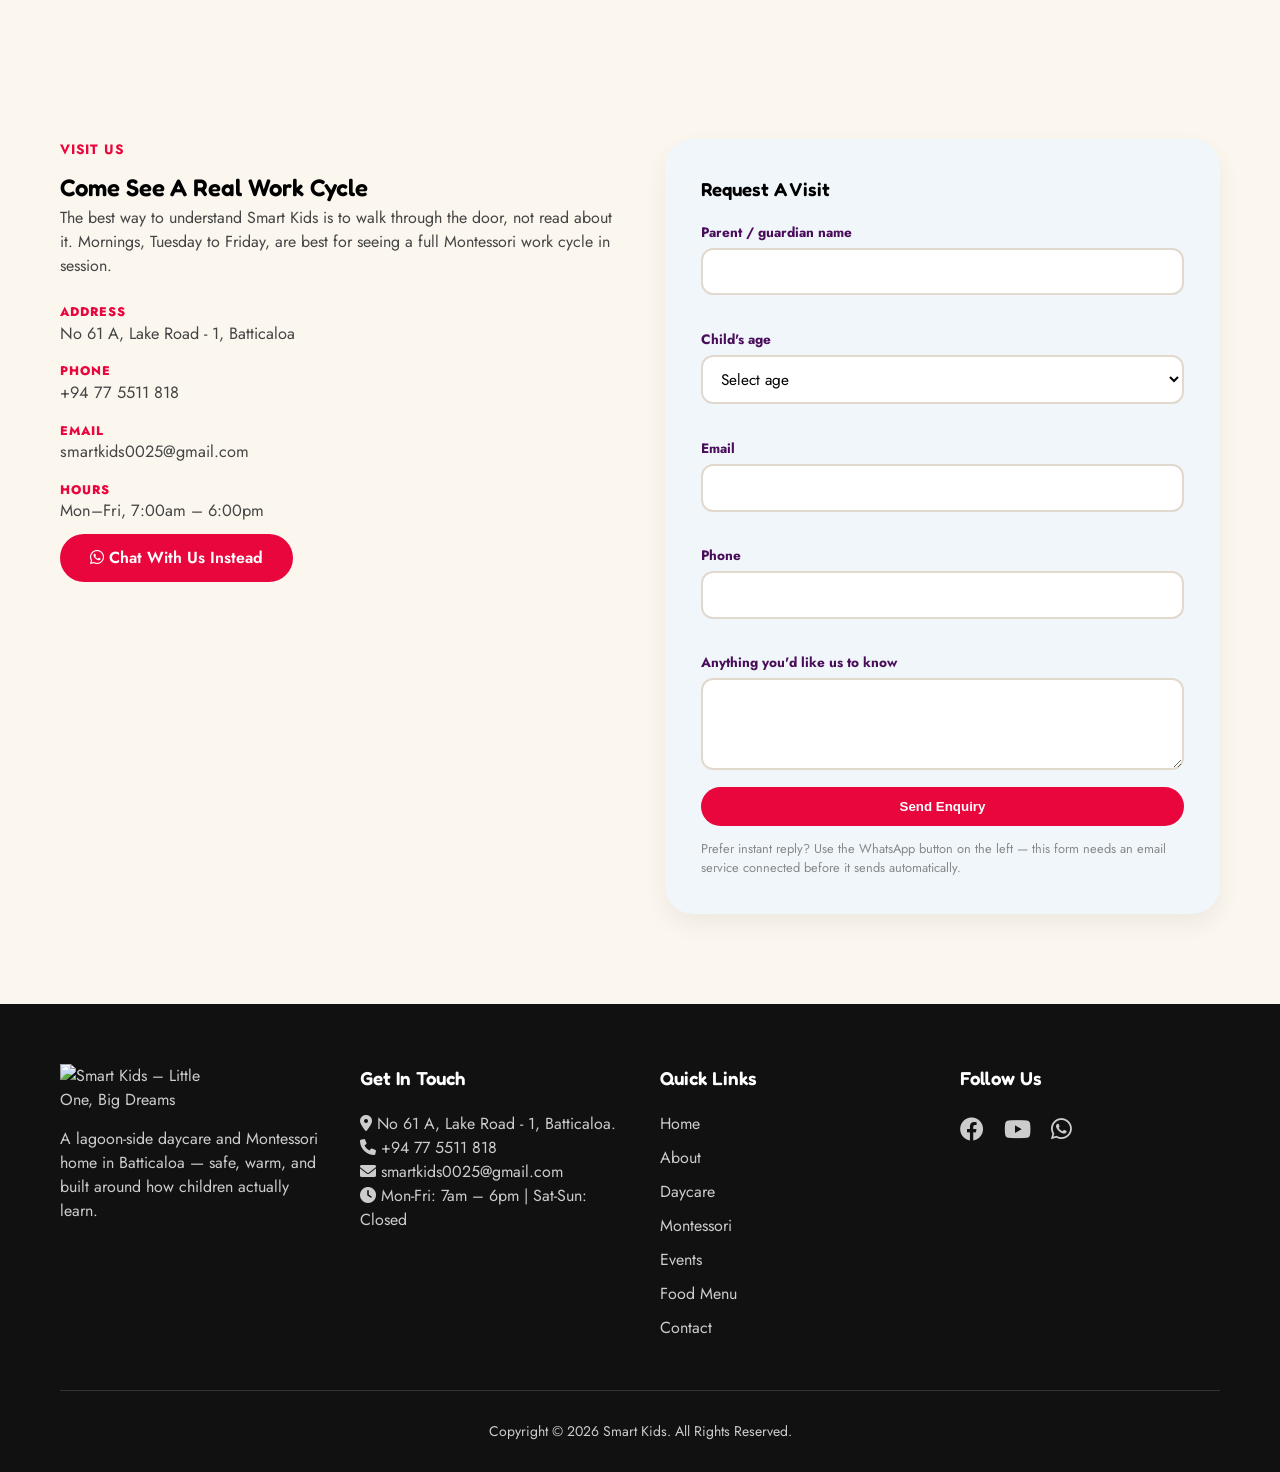
==== commit a74fb095: "Update index.html" ====
--- a/index.html
+++ b/index.html
@@ -299,14 +299,14 @@
     </div>
     <ol class="timeline stagger-children">
       <li><time>7:00</time><div><h3>Arrival & Free Play</h3><p>Each child is welcomed by name at the door, then settles in with quiet toys while the room fills up.</p></div></li>
-      <li><time>8:00</time><div><h3>Morning Snack</h3><p>A light, healthy snack and a chance to chat about the day ahead.</p></div></li>
+      <li><time>8:30</time><div><h3>Breakfast</h3><p>A light, healthy snack and a chance to chat about the day ahead.</p></div></li>
       <li><time>8:30</time><div><h3>Montessori Work Cycle</h3><p>Children choose activities freely — puzzles, sensory play, alphabet and number work — with teachers guiding one-on-one.</p></div></li>
       <li><time>10:00</time><div><h3>Outdoor & Movement Time</h3><p>Fresh air, group games, and gross-motor play in the outdoor area.</p></div></li>
-      <li><time>11:00</time><div><h3>Circle Time & Storytelling</h3><p>Songs, rhymes, and a story together as a group — a favourite part of the day.</p></div></li>
+      <li><time>10:30</time><div><h3>Juice</h3><p>Songs, rhymes, and a story together as a group — a favourite part of the day.</p></div></li>
       <li><time>12:00</time><div><h3>Lunch</h3><p>A balanced, home-style meal served family-style at low tables.</p></div></li>
-      <li><time>1:00</time><div><h3>Rest Time</h3><p>Younger children nap; older ones enjoy quiet table activities.</p></div></li>
+      <li><time>12:30</time><div><h3>Dessert</h3><p>Younger children nap; older ones enjoy quiet table activities.</p></div></li>
       <li><time>2:30</time><div><h3>Afternoon Snack & Special Class</h3><p>Snack, followed by the day's extra-curricular class — chess, art, dance, or robotics depending on the day.</p></div></li>
-      <li><time>4:00</time><div><h3>Free Play & Wind Down</h3><p>Open play, drawing, and quieter activities as the day winds down.</p></div></li>
+      <li><time>3:30</time><div><h3>Tea & Snack</h3><p>Open play, drawing, and quieter activities as the day winds down.</p></div></li>
       <li><time>6:00</time><div><h3>Pickup</h3><p>A quick handover with parents on how the day went.</p></div></li>
     </ol>
   </div>
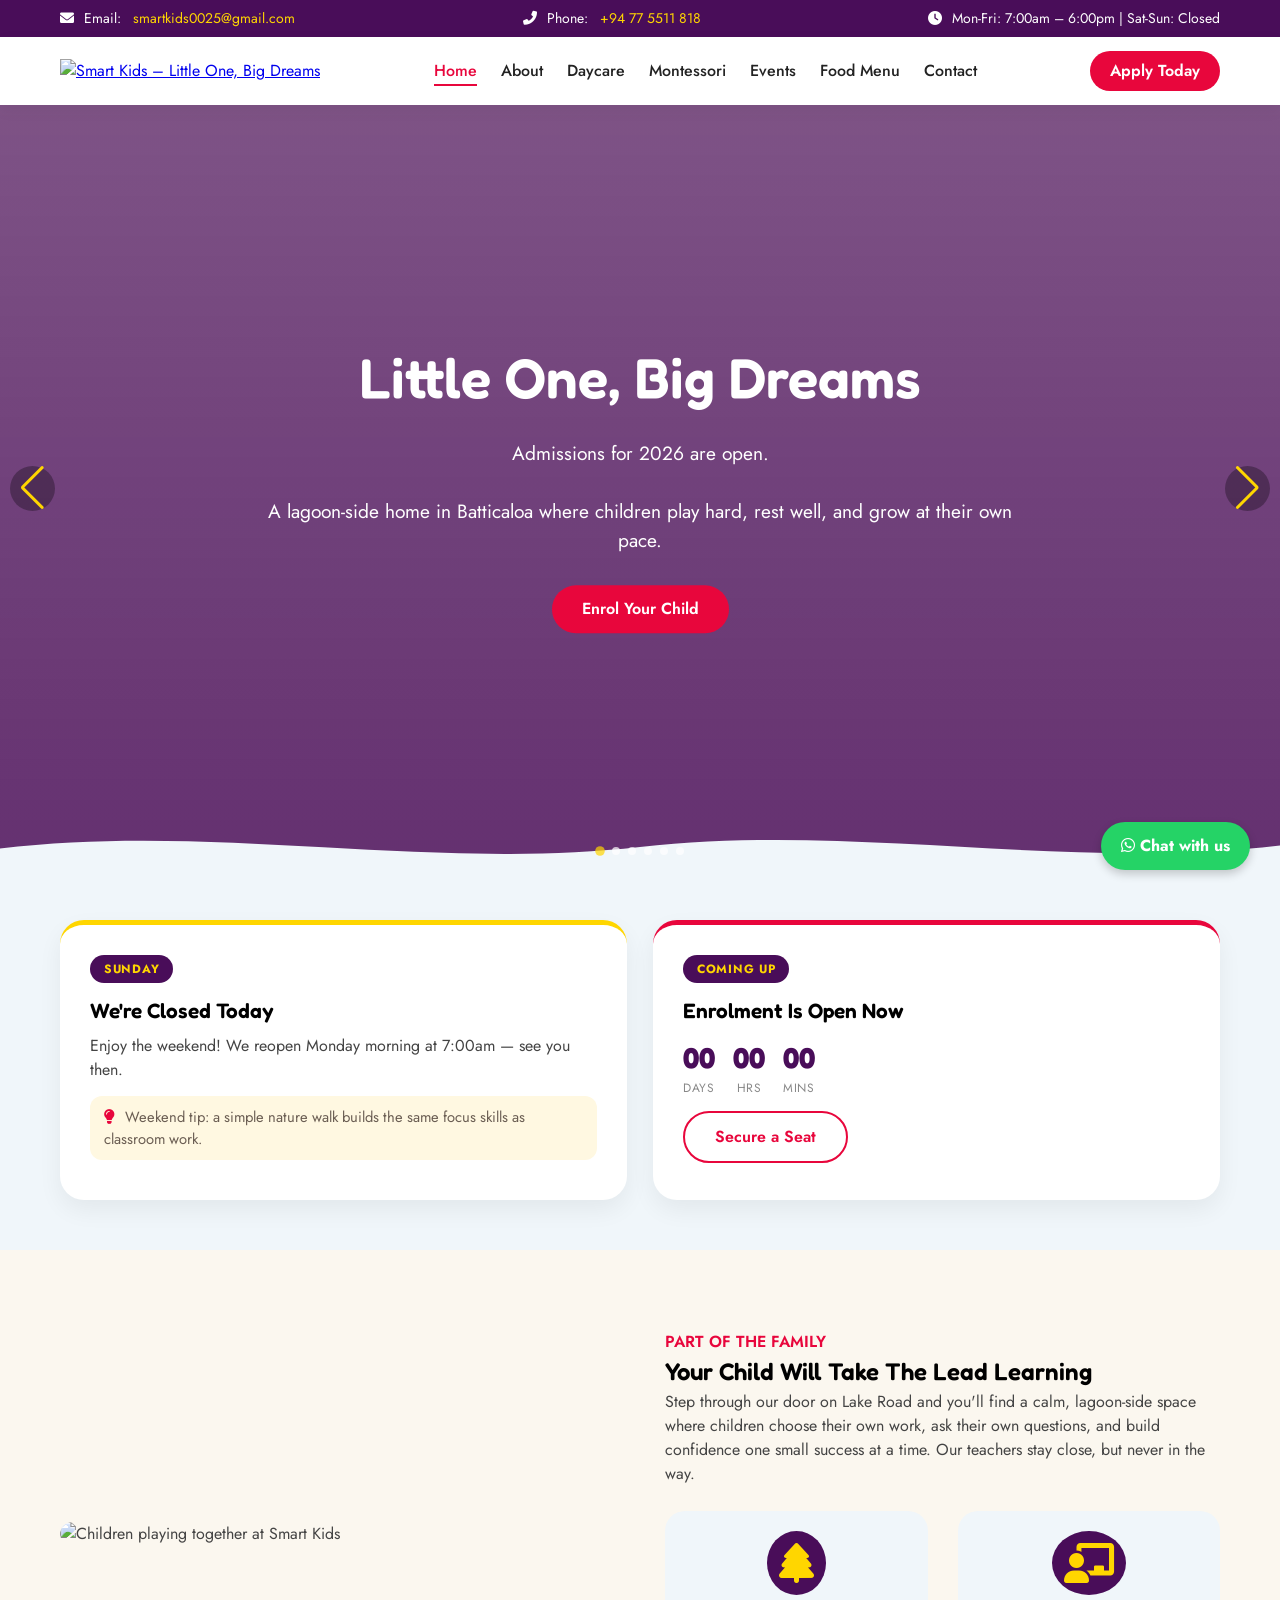
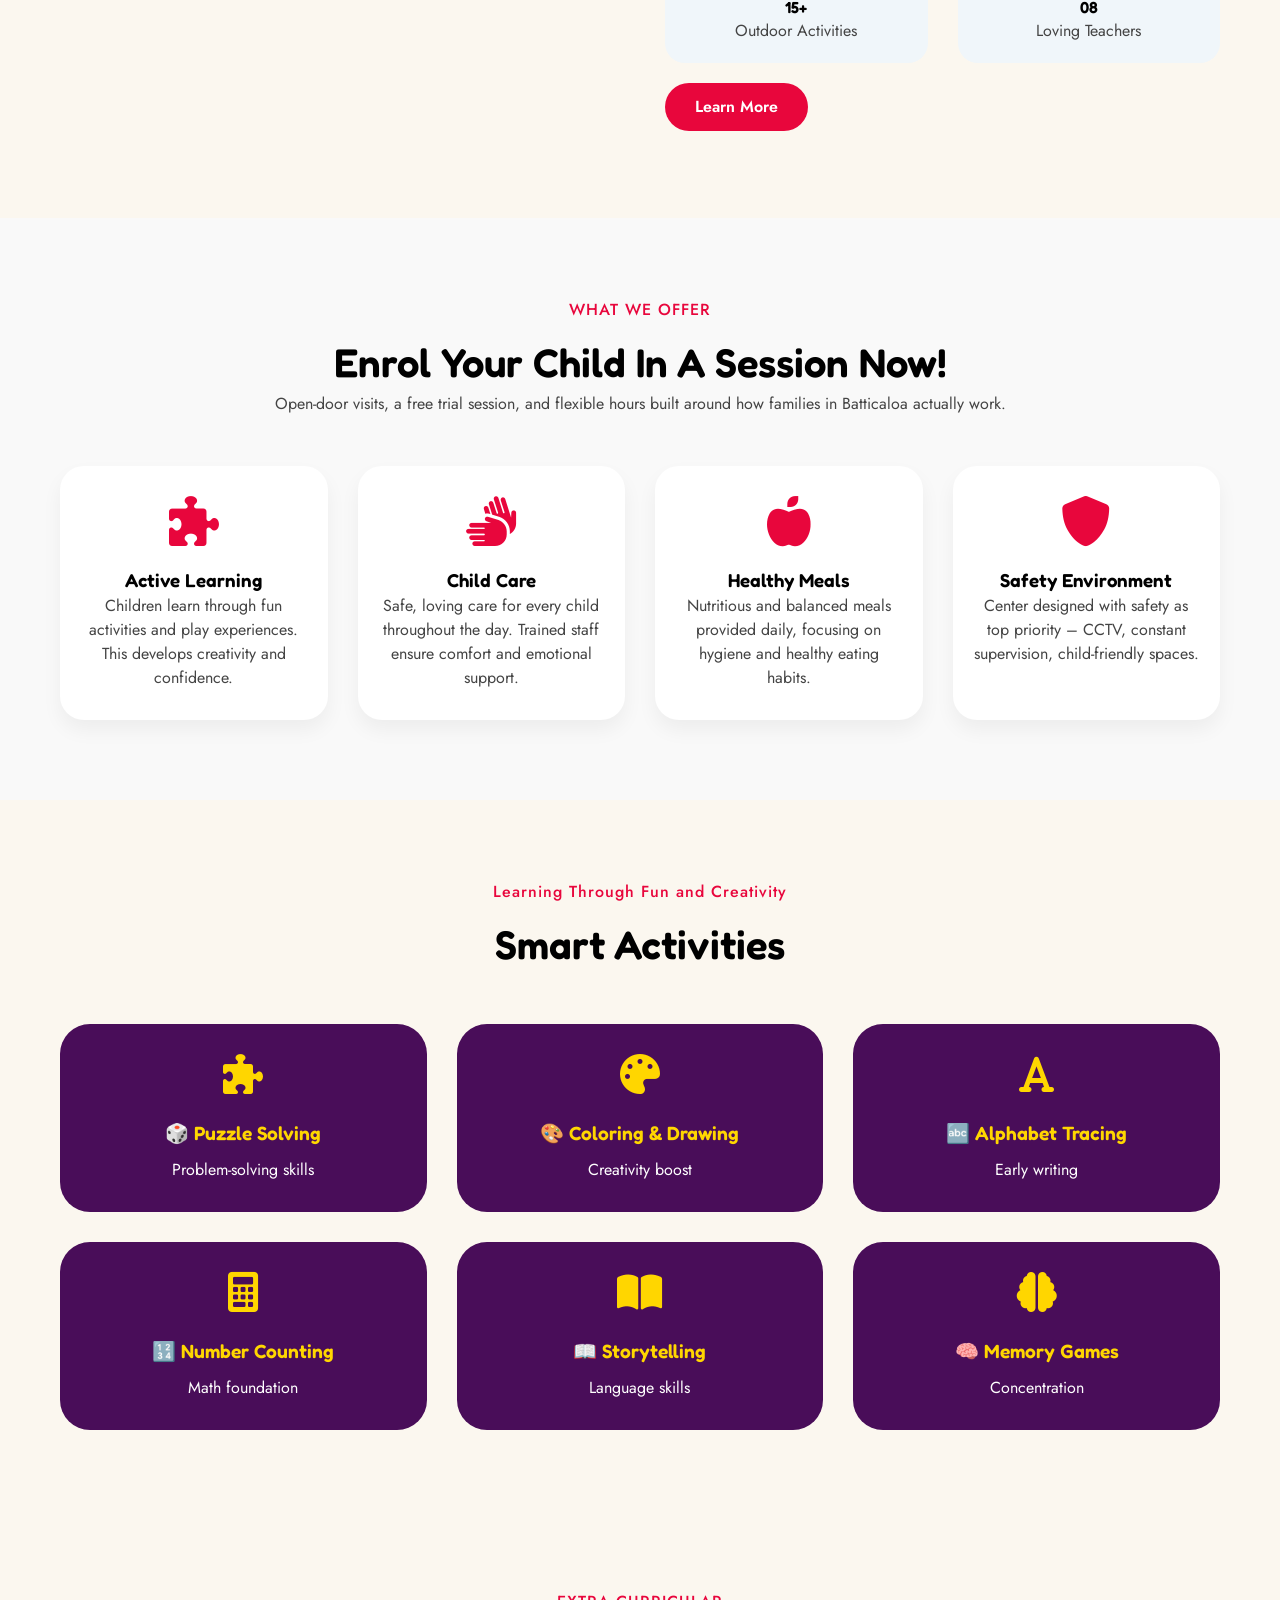
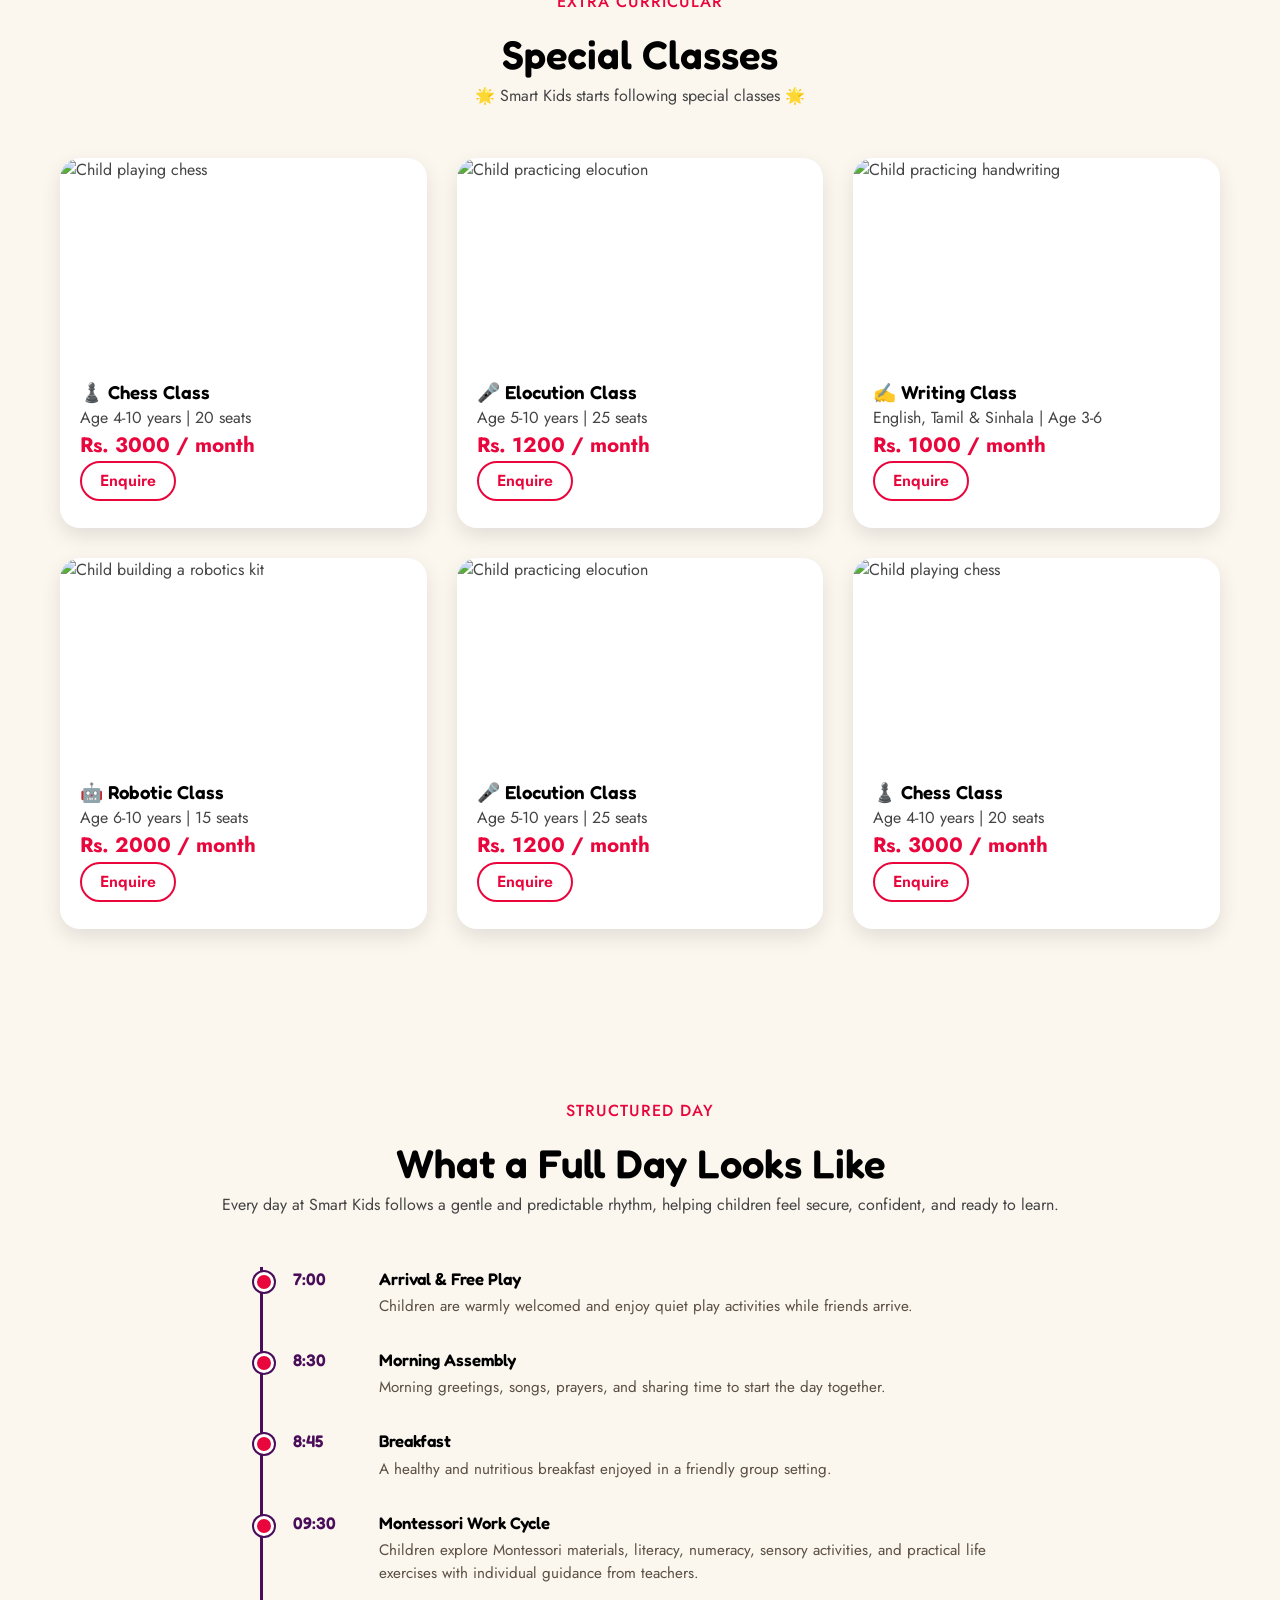
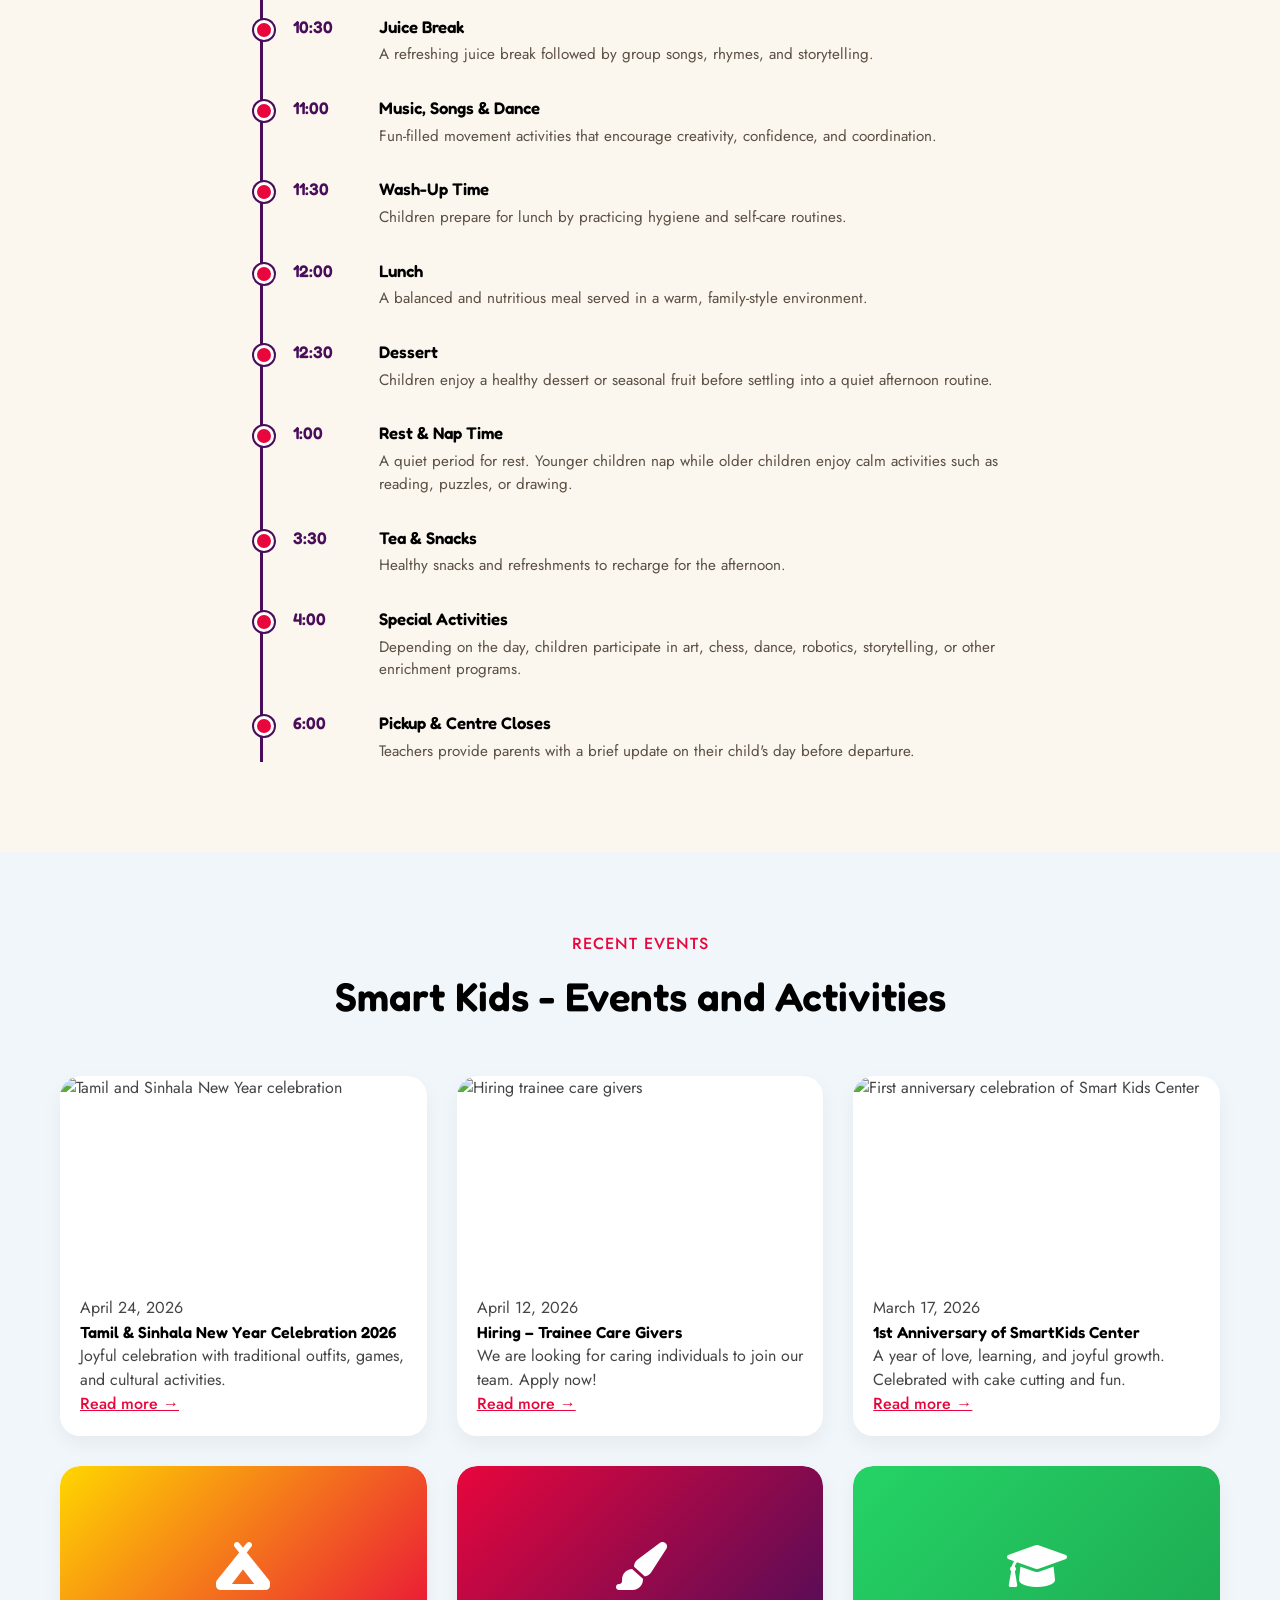
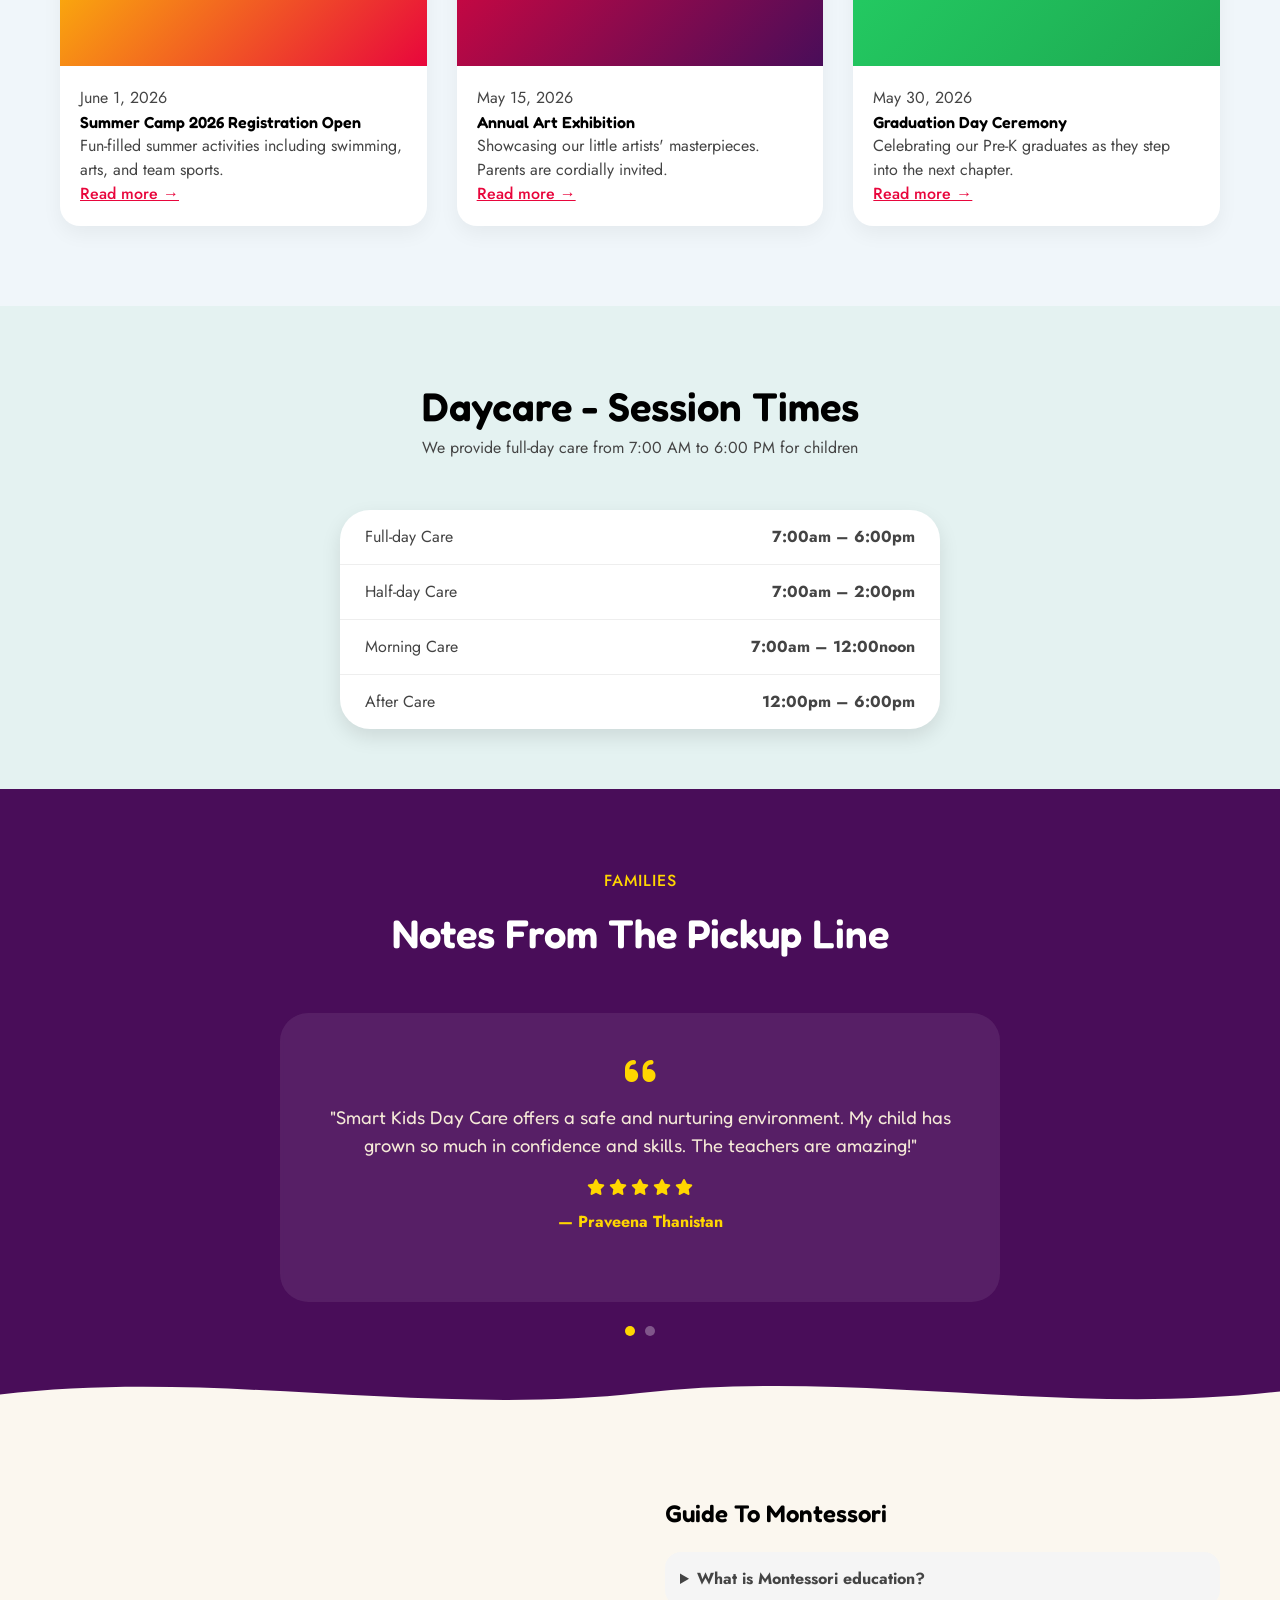
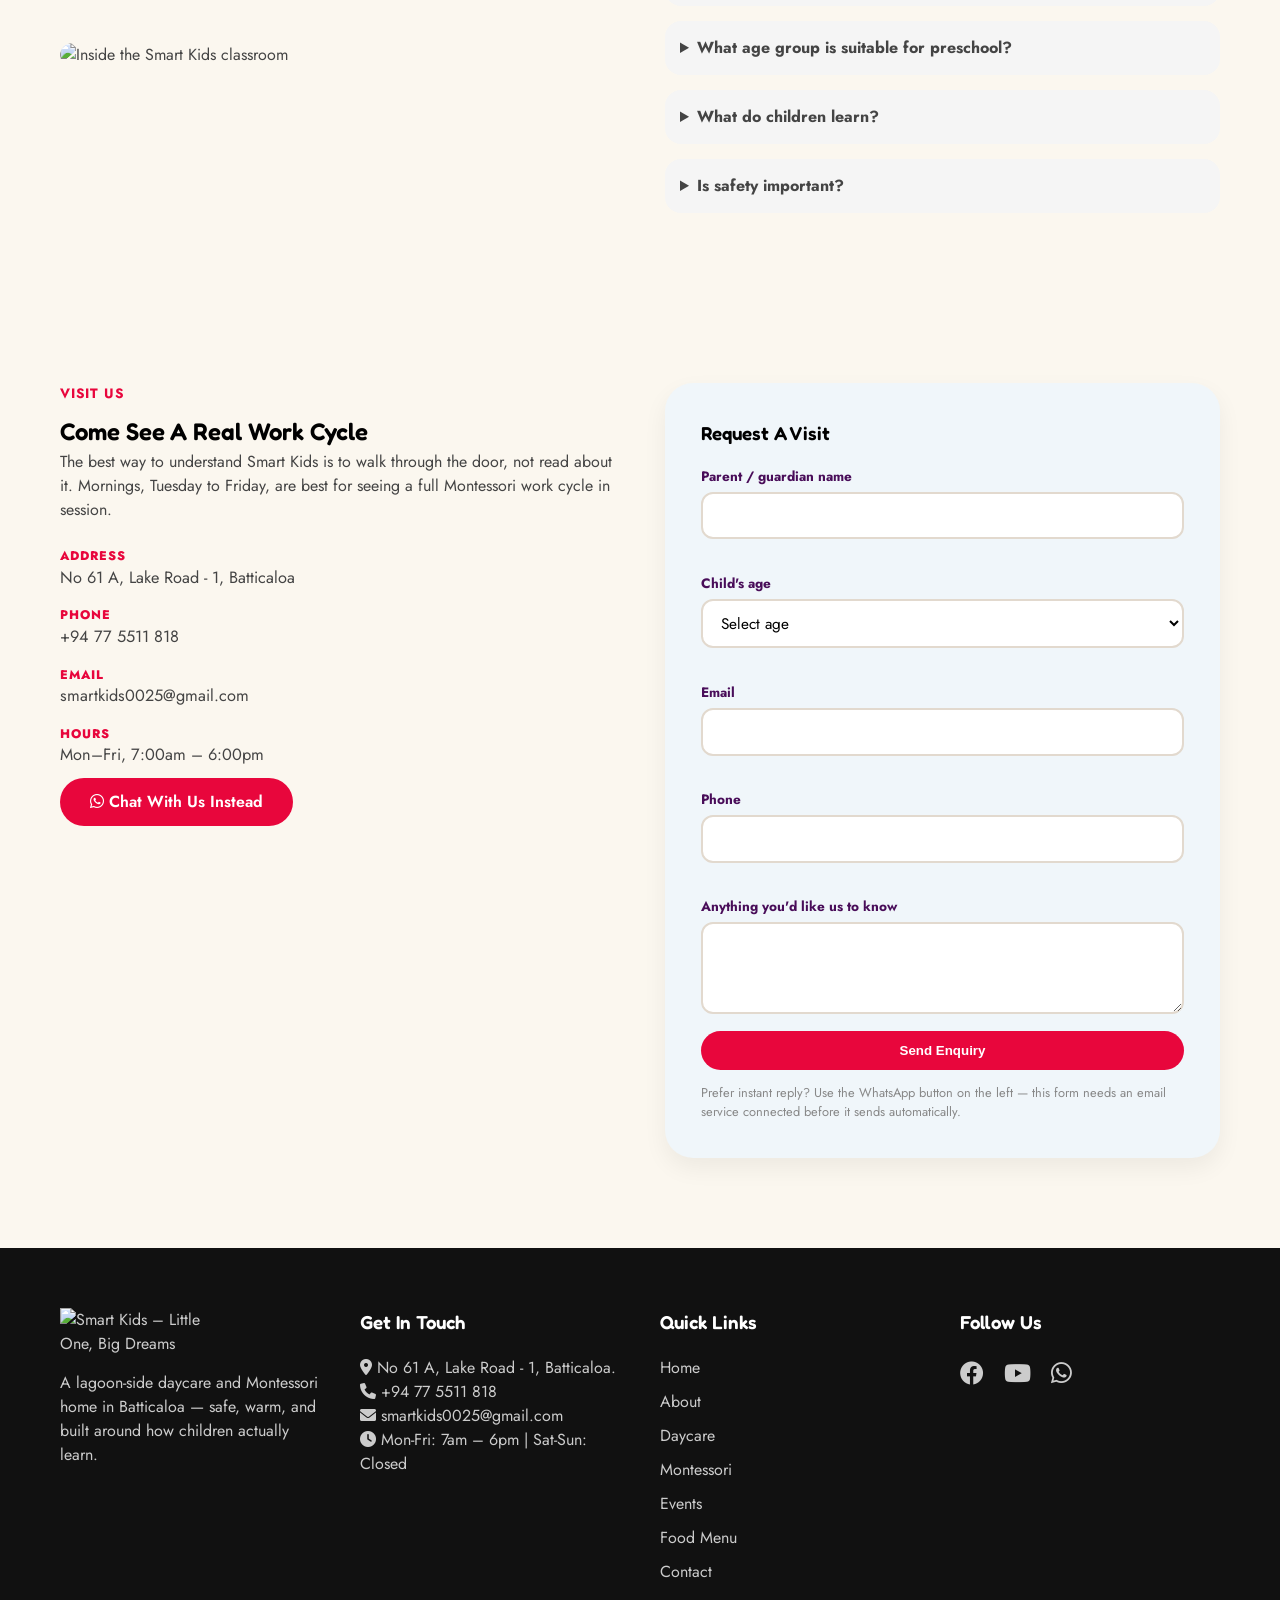
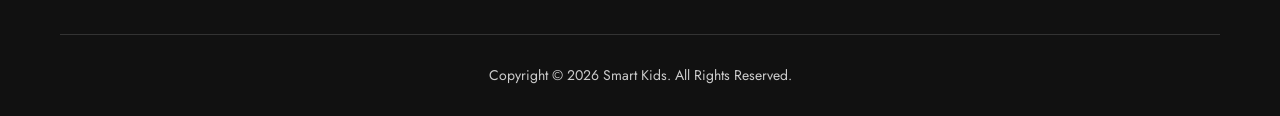
==== commit 106613fa: "Update daily schedule content in index.html" ====
--- a/index.html
+++ b/index.html
@@ -293,22 +293,25 @@
 <section id="day" class="day">
   <div class="container">
     <div class="section-title reveal">
-      <span>A DAY HERE</span>
-      <h2>What Tuesday Actually Looks Like</h2>
-      <p>Every Smart Kids day follows the same gentle rhythm — here's a typical full-day schedule.</p>
+      <span>STRUCTURED DAY</span>
+      <h2>What a Full Day Looks Like</h2>
+      <p>Every day at Smart Kids follows a gentle and predictable rhythm, helping children feel secure, confident, and ready to learn.</p>
     </div>
     <ol class="timeline stagger-children">
-      <li><time>7:00</time><div><h3>Arrival & Free Play</h3><p>Each child is welcomed by name at the door, then settles in with quiet toys while the room fills up.</p></div></li>
-      <li><time>8:30</time><div><h3>Breakfast</h3><p>A light, healthy snack and a chance to chat about the day ahead.</p></div></li>
-      <li><time>8:30</time><div><h3>Montessori Work Cycle</h3><p>Children choose activities freely — puzzles, sensory play, alphabet and number work — with teachers guiding one-on-one.</p></div></li>
-      <li><time>10:00</time><div><h3>Outdoor & Movement Time</h3><p>Fresh air, group games, and gross-motor play in the outdoor area.</p></div></li>
-      <li><time>10:30</time><div><h3>Juice</h3><p>Songs, rhymes, and a story together as a group — a favourite part of the day.</p></div></li>
-      <li><time>12:00</time><div><h3>Lunch</h3><p>A balanced, home-style meal served family-style at low tables.</p></div></li>
-      <li><time>12:30</time><div><h3>Dessert</h3><p>Younger children nap; older ones enjoy quiet table activities.</p></div></li>
-      <li><time>2:30</time><div><h3>Afternoon Snack & Special Class</h3><p>Snack, followed by the day's extra-curricular class — chess, art, dance, or robotics depending on the day.</p></div></li>
-      <li><time>3:30</time><div><h3>Tea & Snack</h3><p>Open play, drawing, and quieter activities as the day winds down.</p></div></li>
-      <li><time>6:00</time><div><h3>Pickup</h3><p>A quick handover with parents on how the day went.</p></div></li>
-    </ol>
+      <li><time>7:00</time><div><h3>Arrival & Free Play</h3><p>Children are warmly welcomed and enjoy quiet play activities while friends arrive.</p></div></li>
+      <li><time>8:30</time><div><h3>Morning Assembly</h3><p>Morning greetings, songs, prayers, and sharing time to start the day together.</p></div></li>
+      <li><time>8:45</time><div><h3>Breakfast</h3><p>A healthy and nutritious breakfast enjoyed in a friendly group setting.</p></div></li>
+      <li><time>09:30</time><div><h3>Montessori Work Cycle</h3><p>Children explore Montessori materials, literacy, numeracy, sensory activities, and practical life exercises with individual guidance from teachers.</p></div></li>
+      <li><time>10:30</time><div><h3>Juice Break</h3><p>A refreshing juice break followed by group songs, rhymes, and storytelling.</p></div></li>
+      <li><time>11:00</time><div><h3>Music, Songs & Dance</h3><p>Fun-filled movement activities that encourage creativity, confidence, and coordination.</p></div></li>
+      <li><time>11:30</time><div><h3>Wash-Up Time</h3><p>Children prepare for lunch by practicing hygiene and self-care routines.</p></div></li>
+      <li><time>12:00</time><div><h3>Lunch</h3><p>A balanced and nutritious meal served in a warm, family-style environment.</p></div></li>
+      <li><time>12:30</time><div><h3>Dessert</h3><p>Children enjoy a healthy dessert or seasonal fruit before settling into a quiet afternoon routine.</p></div></li>
+      <li><time>1:00</time><div><h3>Rest & Nap Time</h3><p>A quiet period for rest. Younger children nap while older children enjoy calm activities such as reading, puzzles, or drawing.</p></div></li>
+      <li><time>3:30</time><div><h3>Tea & Snacks</h3><p>Healthy snacks and refreshments to recharge for the afternoon.</p></div></li>
+      <li><time>4:00</time><div><h3>Special Activities</h3><p>Depending on the day, children participate in art, chess, dance, robotics, storytelling, or other enrichment programs.</p></div></li>
+      <li><time>6:00</time><div><h3>Pickup & Centre Closes</h3><p>Teachers provide parents with a brief update on their child's day before departure.</p></div></li>
+     </ol>
   </div>
 </section>
 
@@ -323,17 +326,17 @@
     </div>
     <div class="blog-grid stagger-children">
       <div class="blog-card">
-        <div class="img-hover"><img src="https://smartkids.org.lk/wp-content/uploads/2026/04/WhatsApp-Image-2026-04-24-at-21.10.51-1-300x225.jpeg" alt="Tamil and Sinhala New Year celebration" loading="lazy"><div class="img-overlay"><i class="fas fa-calendar-check" aria-hidden="true"></i></div></div>
+        <div class="img-hover"><img src="https://smartkids25.vercel.app/slider2.jpg" alt="Tamil and Sinhala New Year celebration" loading="lazy"><div class="img-overlay"><i class="fas fa-calendar-check" aria-hidden="true"></i></div></div>
         <div class="content"><span>April 24, 2026</span><h4>Tamil & Sinhala New Year Celebration 2026</h4><p>Joyful celebration with traditional outfits, games, and cultural activities.</p>
         <a href="https://web.facebook.com/profile.php?id=61573965225366" target="_blank" rel="noopener" style="color:#E8063C; font-weight:500;">Read more →</a></div>
       </div>
       <div class="blog-card">
-        <div class="img-hover"><img src="https://smartkids.org.lk/wp-content/uploads/2024/06/galler1-4.jpg" alt="Hiring trainee care givers" loading="lazy"><div class="img-overlay"><i class="fas fa-user-plus" aria-hidden="true"></i></div></div>
+        <div class="img-hover"><img src="https://smartkids25.vercel.app/slider3.jpg" alt="Hiring trainee care givers" loading="lazy"><div class="img-overlay"><i class="fas fa-user-plus" aria-hidden="true"></i></div></div>
         <div class="content"><span>April 12, 2026</span><h4>Hiring – Trainee Care Givers</h4><p>We are looking for caring individuals to join our team. Apply now!</p>
         <a href="https://web.facebook.com/profile.php?id=61573965225366" target="_blank" rel="noopener" style="color:#E8063C; font-weight:500;">Read more →</a></div>
       </div>
       <div class="blog-card">
-        <div class="img-hover"><img src="https://smartkids.org.lk/wp-content/uploads/2026/04/652585970_122188586138798840_8114648965250885701_n-1-1-300x225.jpg" alt="First anniversary celebration of Smart Kids Center" loading="lazy"><div class="img-overlay"><i class="fas fa-birthday-cake" aria-hidden="true"></i></div></div>
+        <div class="img-hover"><img src="https://smartkids25.vercel.app/slider4.jpg" alt="First anniversary celebration of Smart Kids Center" loading="lazy"><div class="img-overlay"><i class="fas fa-birthday-cake" aria-hidden="true"></i></div></div>
         <div class="content"><span>March 17, 2026</span><h4>1st Anniversary of SmartKids Center</h4><p>A year of love, learning, and joyful growth. Celebrated with cake cutting and fun.</p>
         <a href="https://web.facebook.com/profile.php?id=61573965225366" target="_blank" rel="noopener" style="color:#E8063C; font-weight:500;">Read more →</a></div>
       </div>
@@ -414,7 +417,7 @@
 <section style="padding:80px 0;">
   <div class="container about-grid">
     <div class="img-hover reveal-left">
-      <img src="https://smartkids.org.lk/wp-content/uploads/2026/04/IMG_3994-1024x683.jpg" alt="Inside the Smart Kids classroom" style="width:100%; border-radius:28px;" loading="lazy">
+      <img src="https://smartkids25.vercel.app/slider1.jpg" alt="Inside the Smart Kids classroom" style="width:100%; border-radius:28px;" loading="lazy">
       <div class="img-overlay"><i class="fas fa-graduation-cap" aria-hidden="true"></i></div>
     </div>
     <div class="reveal-right">
